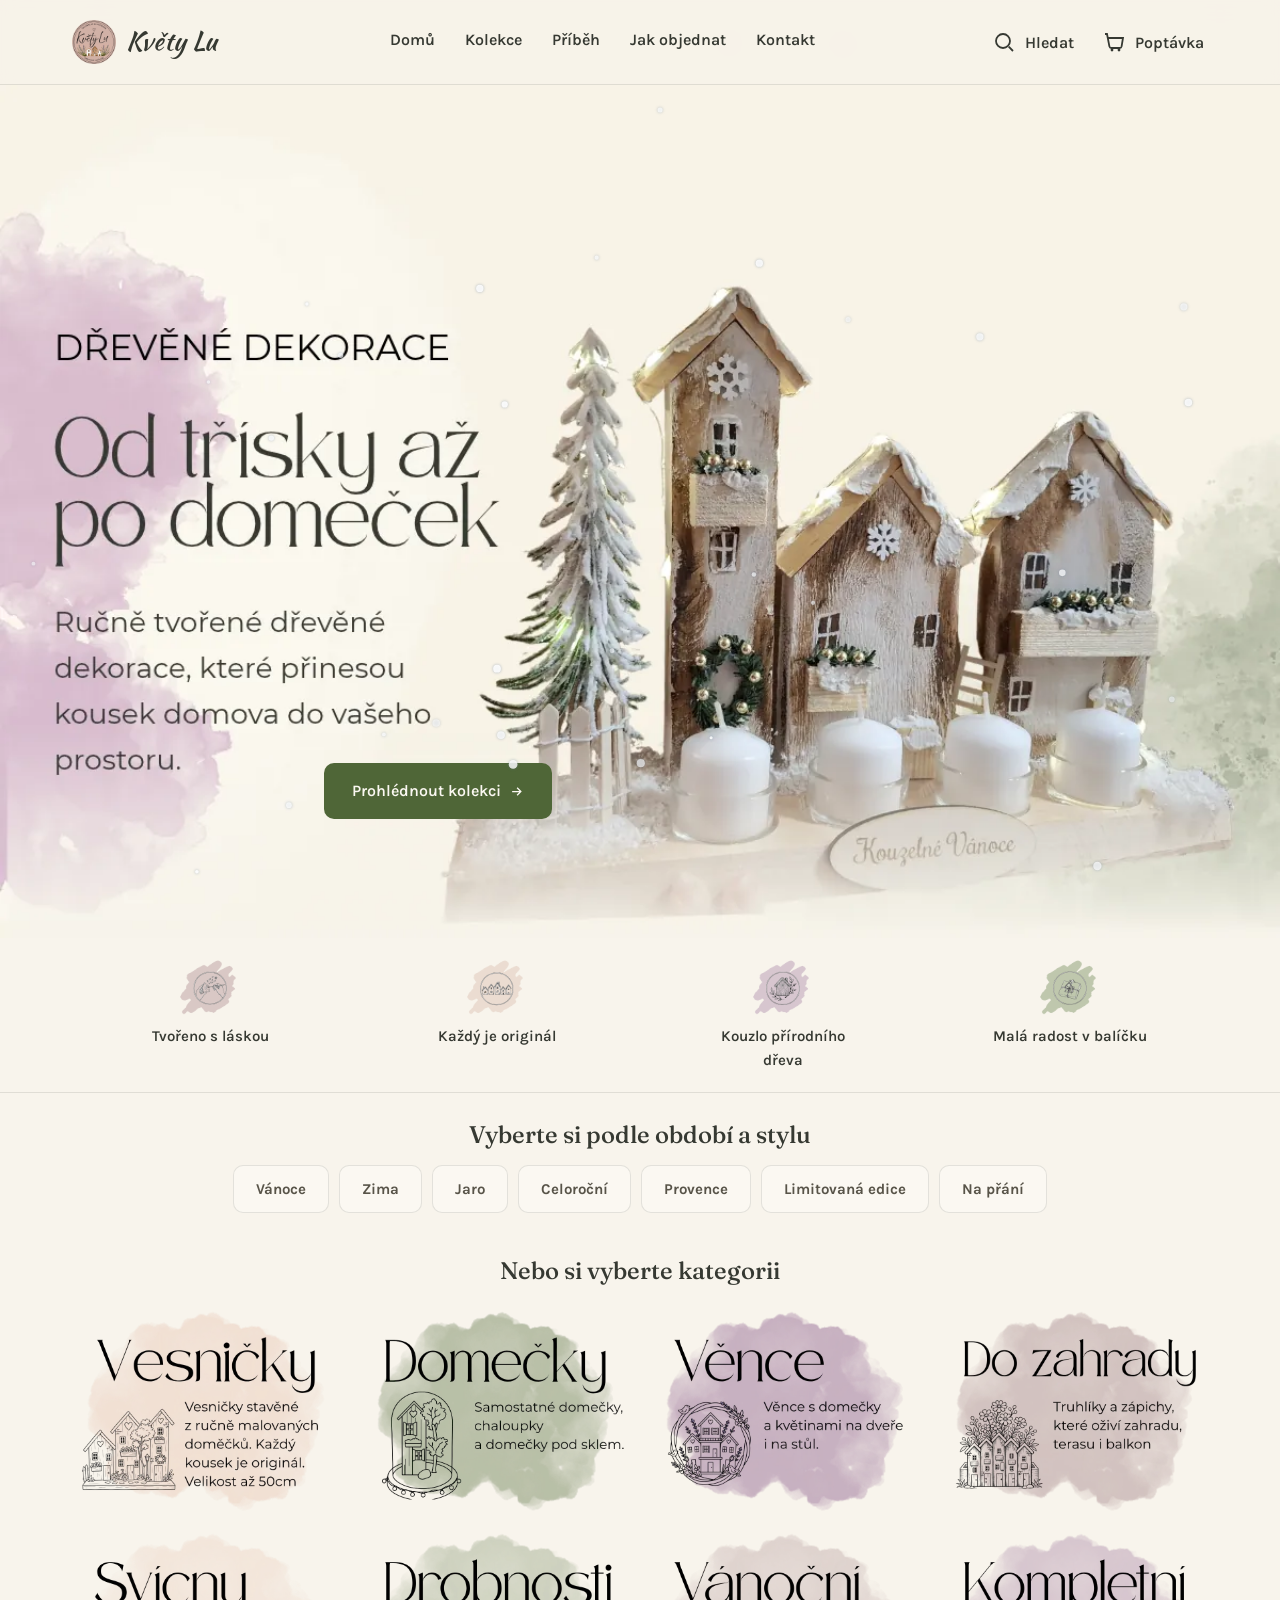
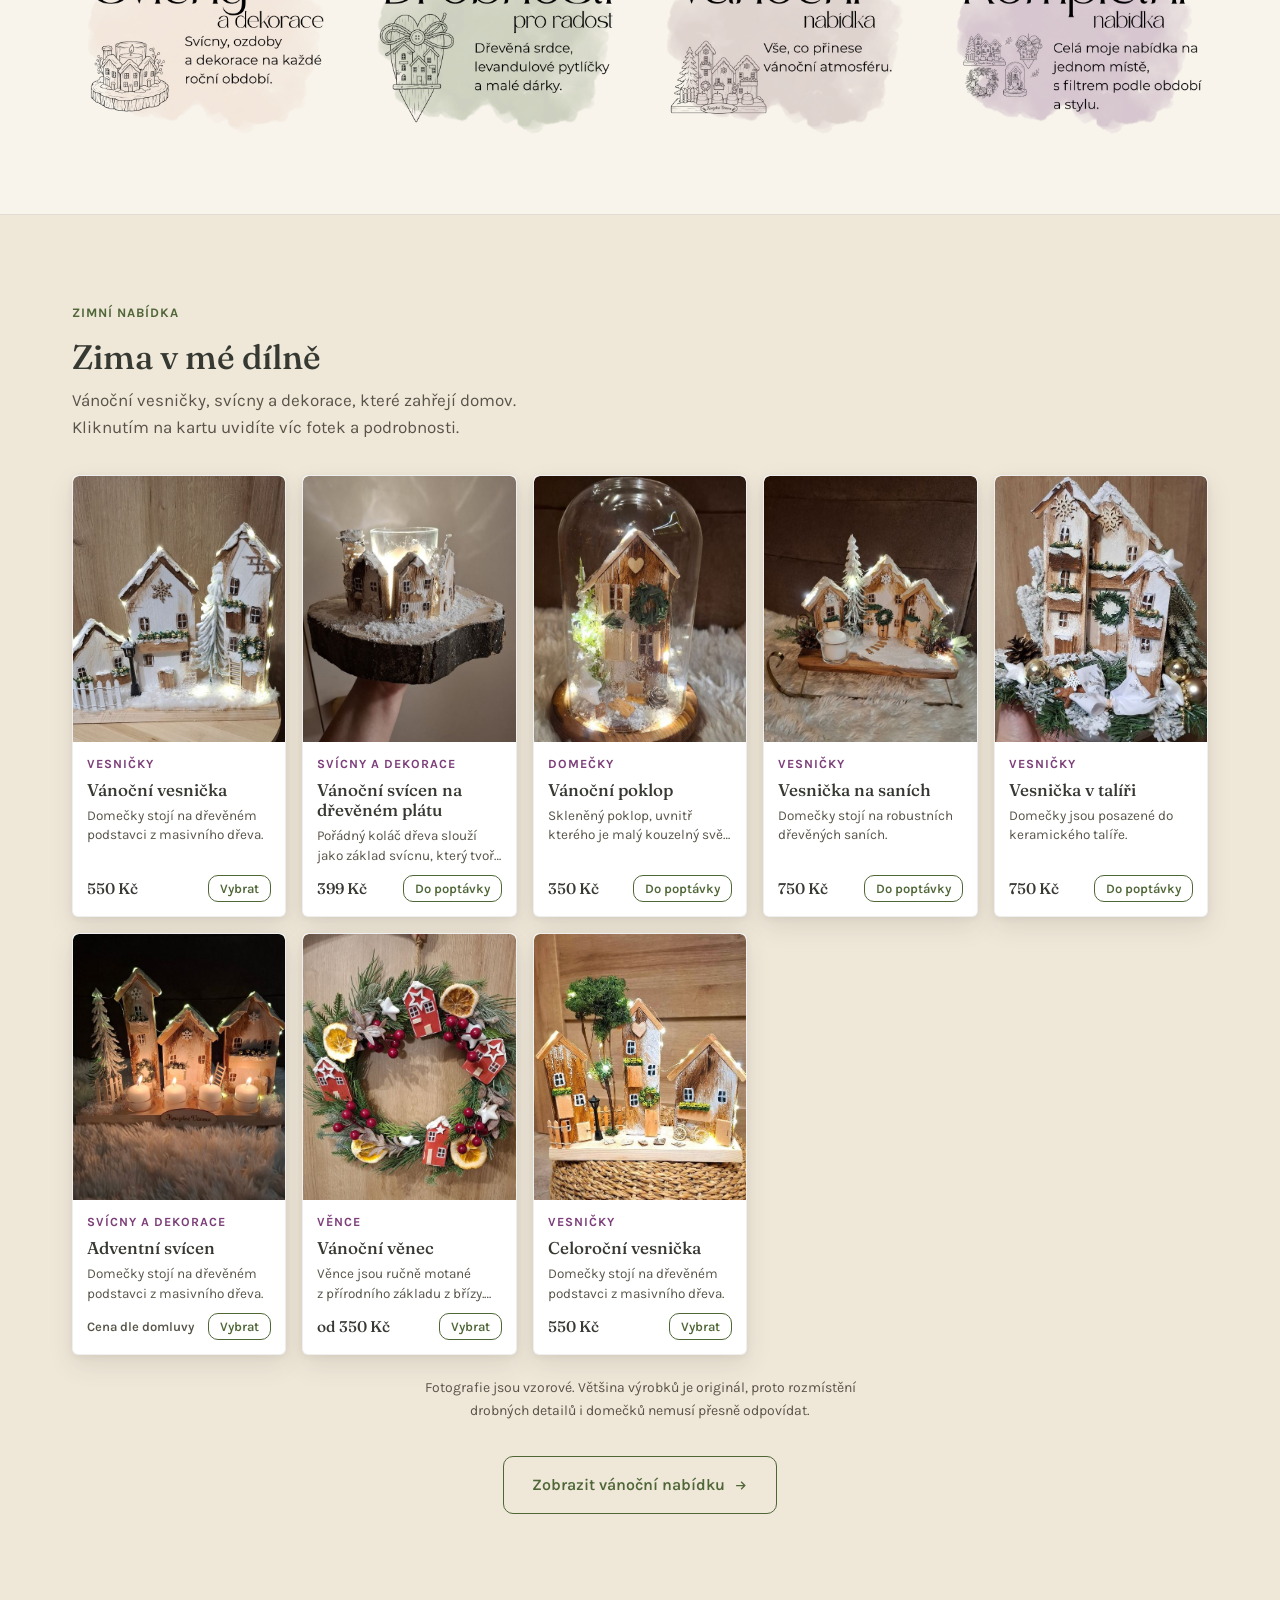
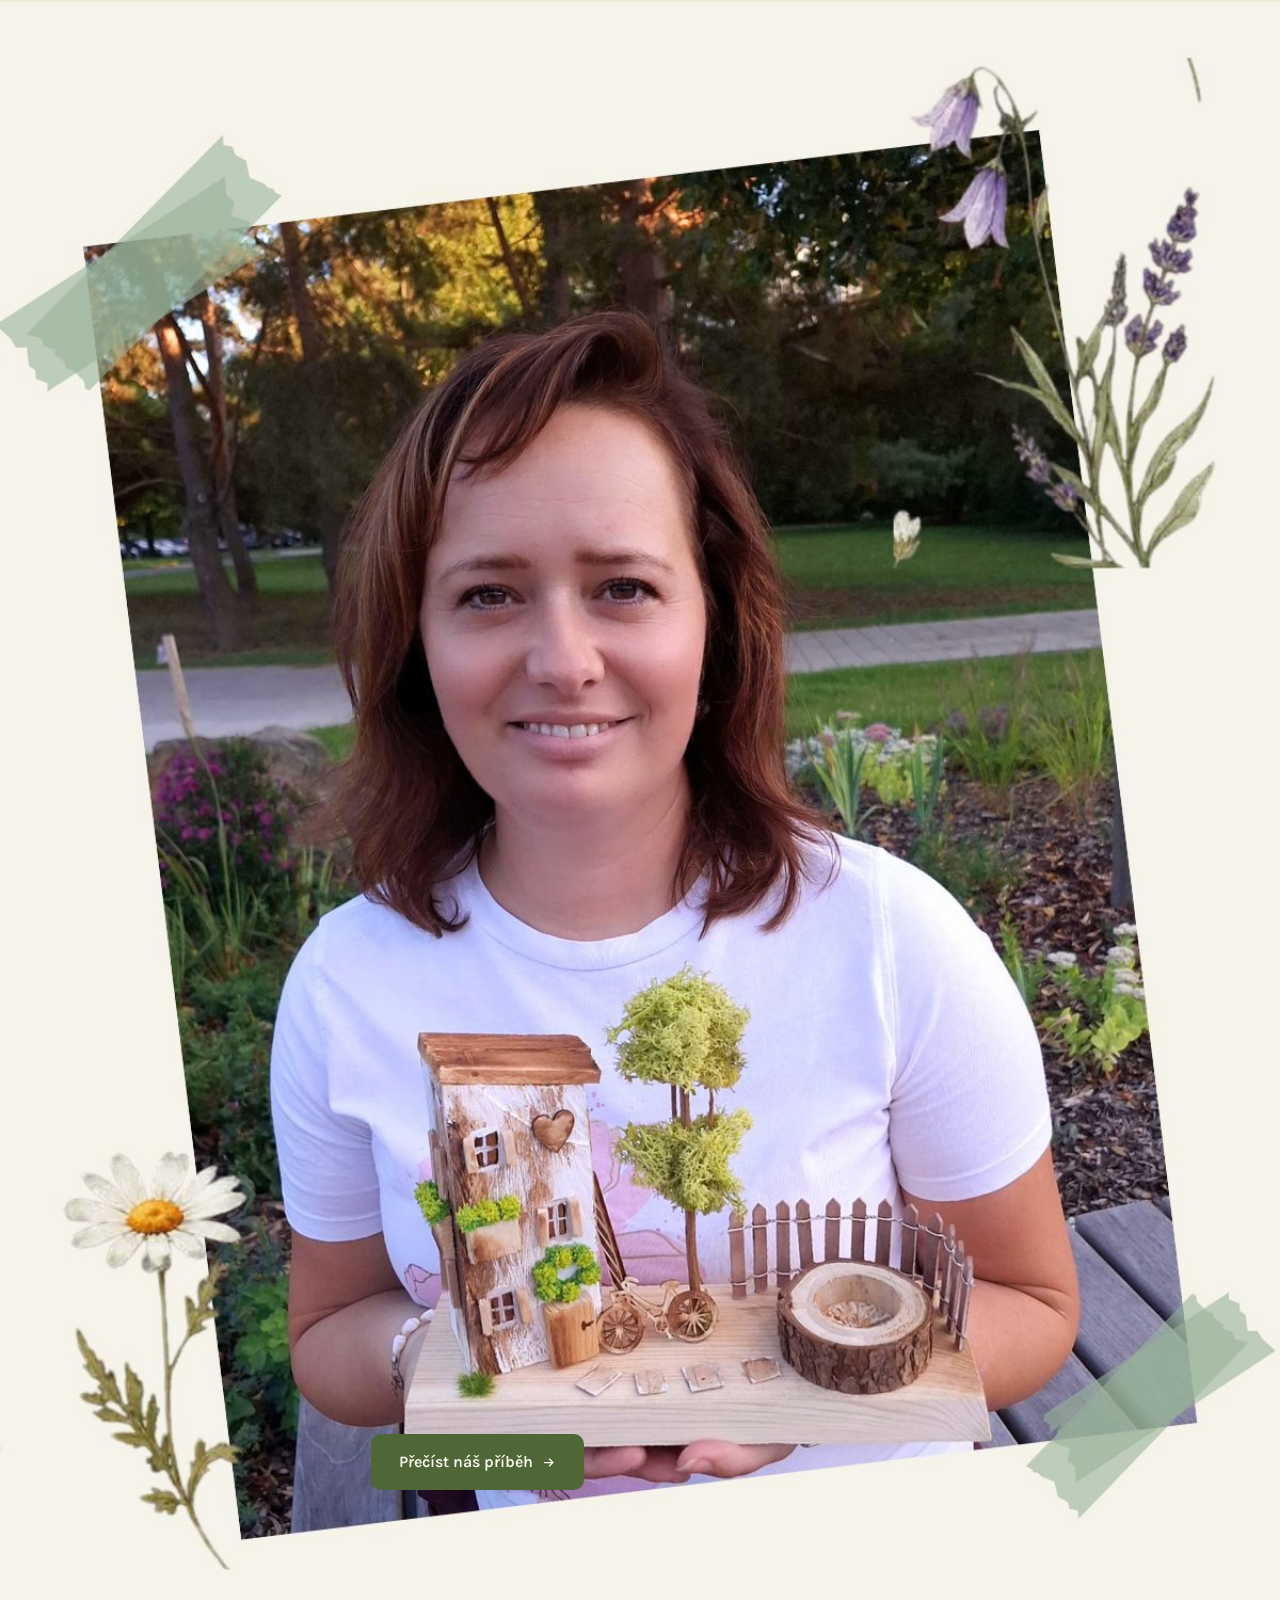
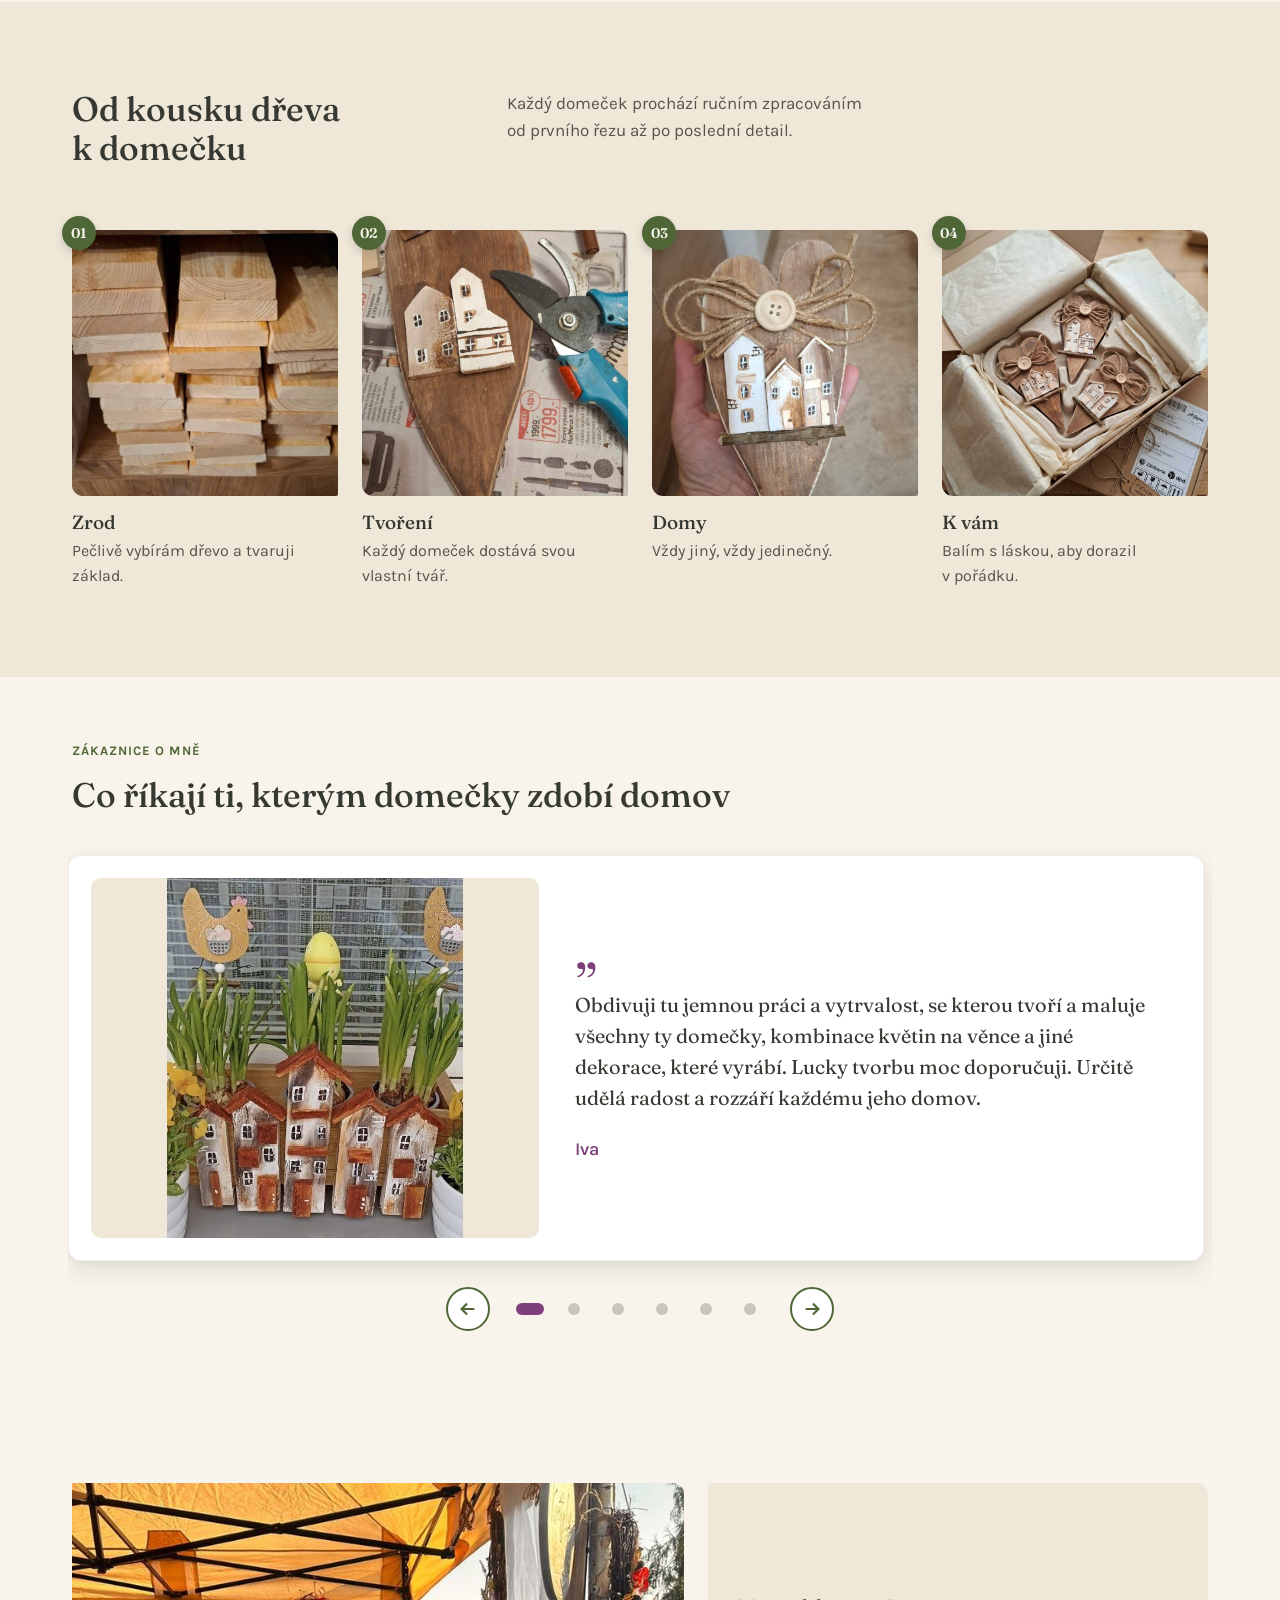
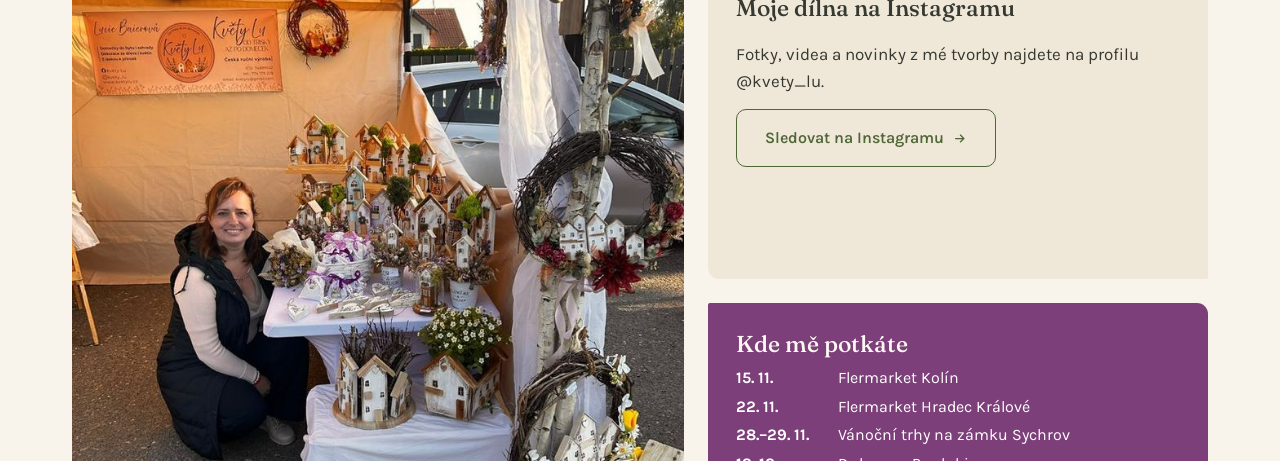
==== index.html @ 65da9e15 "Úvodní stránka: USP pod bannerem, bez nadpisu nad dlaždicemi Co-Authored-By: Claude Sonnet 5.5 <nore" ====
<!DOCTYPE html>
<html lang="cs">
<head>
<meta charset="UTF-8">
<meta name="viewport" content="width=device-width, initial-scale=1.0">
<title>Květy Lu — Ručně tvořené dřevěné domečky a dekorace</title>
<meta name="description" content="Ručně tvořené dřevěné vesničky, domečky, věnce a dekorace z rodinné dílny Květy Lu v Pardubicích. Vyberte si a pošlete nezávaznou poptávku.">
<link rel="canonical" href="https://kvetylu.cz/">
<meta property="og:url" content="https://kvetylu.cz/">
<meta property="og:type" content="website">
<meta property="og:site_name" content="Květy Lu">
<meta property="og:locale" content="cs_CZ">
<meta property="og:title" content="Květy Lu — Ručně tvořené dřevěné domečky a dekorace">
<meta property="og:description" content="Ručně tvořené dřevěné vesničky, domečky, věnce a dekorace z rodinné dílny Květy Lu v Pardubicích. Vyberte si a pošlete nezávaznou poptávku.">
<meta property="og:image" content="https://kvetylu.cz/assets/og-image.jpg">
<meta property="og:image:width" content="1200">
<meta property="og:image:height" content="630">
<meta name="twitter:card" content="summary_large_image">
<link rel="icon" type="image/png" href="assets/favicon.png">
<link rel="apple-touch-icon" href="assets/apple-touch-icon.png">
<link rel="preconnect" href="https://fonts.googleapis.com">
<link rel="preconnect" href="https://fonts.gstatic.com" crossorigin>
<link href="https://fonts.googleapis.com/css2?family=Fraunces:ital,opsz,wght@0,9..144,400;0,9..144,500;0,9..144,600;1,9..144,500&family=Caveat:wght@500;600;700&family=Karla:wght@400;500;600;700&family=Kaushan+Script&display=swap" rel="stylesheet">
<link rel="stylesheet" href="style.css">
<script type="application/ld+json">{"@context": "https://schema.org", "@type": "LocalBusiness", "name": "Květy Lu", "url": "https://kvetylu.cz/", "image": "https://kvetylu.cz/assets/og-image.jpg", "logo": "https://kvetylu.cz/assets/logo.png", "description": "Ručně tvořené dřevěné domečky, vesničky a dekorace z rodinné dílny v Pardubicích.", "founder": {"@type": "Person", "name": "Lucie Baierová"}, "email": "kvetylu@gmail.com", "telephone": "+420774179228", "address": {"@type": "PostalAddress", "streetAddress": "Sedláčkova 434", "addressLocality": "Pardubice", "addressCountry": "CZ"}, "sameAs": ["https://www.facebook.com/share/1JB6pxT9LH/", "https://www.instagram.com/kvety_lu"]}</script>
<script>window.va=window.va||function(){(window.va.q=window.va.q||[]).push(arguments)};</script>
<script defer src="/_vercel/insights/script.js"></script>
</head>
<body data-page="home">

<header>
  <div class="nav">
    <a href="index.html" class="logo">
      <img src="assets/logo.png" alt="">
      Květy Lu
    </a>
    <nav class="nav-links" id="navLinks" aria-label="Hlavní menu">
      <a href="index.html#domov">Domů</a>
      <a href="index.html#kategorie">Kolekce</a>
      <a href="index.html#pribeh">Příběh</a>
      <a href="index.html#objednat">Jak objednat</a>
      <a href="#kontakt">Kontakt</a>
    </nav>
    <div class="nav-right">
      <button class="cart-btn search-btn" id="searchBtn" aria-label="Hledat produkt" aria-expanded="false" aria-controls="searchBar">
        <svg class="nav-icon" viewBox="0 0 24 24" fill="none" stroke="currentColor" stroke-width="1.8" aria-hidden="true"><circle cx="11" cy="11" r="7"/><path d="M21 21l-4.3-4.3"/></svg>
        <span class="cart-label search-label">Hledat</span>
      </button>
      <button class="cart-btn" id="cartBtn" aria-label="Moje poptávka">
        <svg class="nav-icon" viewBox="0 0 24 24" fill="none" stroke="currentColor" stroke-width="1.8" aria-hidden="true"><path d="M3 4h2l2.4 12.4a2 2 0 002 1.6h8.2a2 2 0 002-1.6L21 8H6"/><circle cx="10" cy="20" r="1.4" fill="currentColor" stroke="none"/><circle cx="17" cy="20" r="1.4" fill="currentColor" stroke="none"/></svg>
        <span class="cart-label">Poptávka</span>
        <span class="cart-count" id="cartCount" data-empty="true">0</span>
      </button>
      <button class="menu-toggle" id="menuToggle" aria-label="Menu" aria-expanded="false" aria-controls="navLinks">
        <svg class="nav-icon" viewBox="0 0 24 24" fill="none" stroke="currentColor" stroke-width="1.8" aria-hidden="true"><path d="M4 7h16M4 12h16M4 17h16"/></svg>
      </button>
    </div>
  </div>
  <div class="searchbar" id="searchBar" hidden>
    <form action="hledani.html" method="get" role="search">
      <label for="q" class="sr">Hledat produkt</label>
      <input id="q" name="q" type="search" placeholder="Co hledáte? Např. věnec, zápich, vánoční…" autocomplete="off">
      <button type="submit" class="btn btn-primary">Hledat</button>
    </form>
  </div>
</header>
<h1 class="sr-only">Květy Lu — ručně tvořené dřevěné domečky a dekorace</h1>

<section class="hero" id="domov">
  <div class="hero-banner">
    <picture>
      <source media="(max-width: 700px)" srcset="assets/hero-banner-mobile.webp">
      <img src="assets/hero-banner.webp" alt="Květy Lu — Od třísky až po domeček. Ručně tvořené dřevěné dekorace." onerror="var p=this.parentNode;[].forEach.call(p.querySelectorAll('source'),function(s){s.remove()});if(this.src.indexOf('.webp')>0)this.src=this.src.replace('.webp','.png')">
    </picture>
    <a href="#kategorie" class="btn btn-primary hero-cta">Prohlédnout kolekci
      <svg viewBox="0 0 24 24" fill="none" stroke="currentColor" stroke-width="2"><path d="M5 12h14M13 6l6 6-6 6"/></svg>
    </a>
  </div>
</section>







<section class="usp">
  <div class="wrap usp-row">
    <div class="usp-item">
      <img src="assets/usp-3.png" alt="Tvořeno s láskou">
      <span>Tvořeno s láskou</span>
    </div>
    <div class="usp-item">
      <img src="assets/usp-2.png" alt="Každý je originál">
      <span>Každý je originál</span>
    </div>
    <div class="usp-item">
      <img src="assets/usp-4.png" alt="Kouzlo přírodního dřeva">
      <span>Kouzlo přírodního dřeva</span>
    </div>
    <div class="usp-item">
      <img src="assets/usp-5.png" alt="Malá radost v balíčku">
      <span>Malá radost v balíčku</span>
    </div>
  </div>
</section>
<section class="categories" id="kategorie">
  <div class="wrap">
    <div class="tag-links" id="tagLinks" hidden></div>
    <h3 class="cat-sub">Nebo si vyberte kategorii</h3>
    <div class="cat-tiles">
      <a href="kategorie.html?k=vesnicky" class="cat-tile g1">
        <img class="tile-img" src="assets/kategorie/kat-vesnicky.webp" alt="Vesničky: vesničky stavěné z ručně malovaných domečků, každý kousek je originál, velikost až 50 cm" onload="this.parentNode.classList.add('has-img')" onerror="if(this.src.indexOf('.webp')>0){this.src=this.src.replace('.webp','.png')}else{this.remove()}">
        <span class="tile-txt"><h3>Vesničky</h3><p>Vesničky z ručně malovaných domečků, i velké až 50 cm, často se světýlky.</p></span>
        <span class="tile-go">Zobrazit <svg viewBox="0 0 24 24" fill="none" stroke="currentColor" stroke-width="2" aria-hidden="true"><path d="M5 12h14M13 6l6 6-6 6"/></svg></span>
      </a>
      <a href="kategorie.html?k=domecky" class="cat-tile g2">
        <img class="tile-img" src="assets/kategorie/kat-domecky.webp" alt="Domečky: samostatné domečky, chaloupky a domečky pod sklem" onload="this.parentNode.classList.add('has-img')" onerror="if(this.src.indexOf('.webp')>0){this.src=this.src.replace('.webp','.png')}else{this.remove()}">
        <span class="tile-txt"><h3>Domečky</h3><p>Samostatné domečky, chaloupky a domečky pod sklem.</p></span>
        <span class="tile-go">Zobrazit <svg viewBox="0 0 24 24" fill="none" stroke="currentColor" stroke-width="2" aria-hidden="true"><path d="M5 12h14M13 6l6 6-6 6"/></svg></span>
      </a>
      <a href="kategorie.html?k=vence" class="cat-tile g3">
        <img class="tile-img" src="assets/kategorie/kat-vence.webp" alt="Věnce: věnce s domečky a květinami na dveře i na stůl" onload="this.parentNode.classList.add('has-img')" onerror="if(this.src.indexOf('.webp')>0){this.src=this.src.replace('.webp','.png')}else{this.remove()}">
        <span class="tile-txt"><h3>Věnce</h3><p>Věnce s domečky a květinami na dveře i na stůl.</p></span>
        <span class="tile-go">Zobrazit <svg viewBox="0 0 24 24" fill="none" stroke="currentColor" stroke-width="2" aria-hidden="true"><path d="M5 12h14M13 6l6 6-6 6"/></svg></span>
      </a>
      <a href="kategorie.html?k=do-zahrady" class="cat-tile g4">
        <img class="tile-img" src="assets/kategorie/kat-do-zahrady.webp" alt="Do zahrady: truhlíky a zápichy, které oživí zahradu, terasu i balkon" onload="this.parentNode.classList.add('has-img')" onerror="if(this.src.indexOf('.webp')>0){this.src=this.src.replace('.webp','.png')}else{this.remove()}">
        <span class="tile-txt"><h3>Do zahrady</h3><p>Truhlíky a zápichy, které oživí zahradu, terasu i balkon.</p></span>
        <span class="tile-go">Zobrazit <svg viewBox="0 0 24 24" fill="none" stroke="currentColor" stroke-width="2" aria-hidden="true"><path d="M5 12h14M13 6l6 6-6 6"/></svg></span>
      </a>
      <a href="kategorie.html?k=svicny-a-dekorace" class="cat-tile g5">
        <img class="tile-img" src="assets/kategorie/kat-svicny-dekorace.webp" alt="Svícny a dekorace: svícny, ozdoby a dekorace na každé roční období" onload="this.parentNode.classList.add('has-img')" onerror="if(this.src.indexOf('.webp')>0){this.src=this.src.replace('.webp','.png')}else{this.remove()}">
        <span class="tile-txt"><h3>Svícny a dekorace</h3><p>Svícny, ozdoby a dekorace na každé roční období.</p></span>
        <span class="tile-go">Zobrazit <svg viewBox="0 0 24 24" fill="none" stroke="currentColor" stroke-width="2" aria-hidden="true"><path d="M5 12h14M13 6l6 6-6 6"/></svg></span>
      </a>
      <a href="kategorie.html?k=drobnosti-pro-radost" class="cat-tile g6">
        <img class="tile-img" src="assets/kategorie/kat-drobnosti.webp" alt="Drobnosti pro radost: dřevěná srdce, levandulové pytlíčky a malé dárky" onload="this.parentNode.classList.add('has-img')" onerror="if(this.src.indexOf('.webp')>0){this.src=this.src.replace('.webp','.png')}else{this.remove()}">
        <span class="tile-txt"><h3>Drobnosti pro radost</h3><p>Dřevěná srdce, levandulové pytlíčky a malé dárky.</p></span>
        <span class="tile-go">Zobrazit <svg viewBox="0 0 24 24" fill="none" stroke="currentColor" stroke-width="2" aria-hidden="true"><path d="M5 12h14M13 6l6 6-6 6"/></svg></span>
      </a>
      <a href="kategorie.html?k=vanoce" class="cat-tile g7">
        <img class="tile-img" src="assets/kategorie/kat-vanoce.webp" alt="Vánoční nabídka: vše, co přinese vánoční atmosféru" onload="this.parentNode.classList.add('has-img')" onerror="if(this.src.indexOf('.webp')>0){this.src=this.src.replace('.webp','.png')}else{this.remove()}">
        <span class="tile-txt"><h3>Vánoční nabídka</h3><p>Vše, co přinese vánoční atmosféru.</p></span>
        <span class="tile-go">Zobrazit <svg viewBox="0 0 24 24" fill="none" stroke="currentColor" stroke-width="2" aria-hidden="true"><path d="M5 12h14M13 6l6 6-6 6"/></svg></span>
      </a>
      <a href="kategorie.html?k=vse" class="cat-tile g-all">
        <img class="tile-img" src="assets/kategorie/kat-vse.webp" alt="Kompletní nabídka: celá moje nabídka na jednom místě, s filtrem podle období a stylu" onload="this.parentNode.classList.add('has-img')" onerror="if(this.src.indexOf('.webp')>0){this.src=this.src.replace('.webp','.png')}else{this.remove()}">
        <span class="tile-txt"><h3>Kompletní nabídka</h3><p>Celá moje nabídka na jednom místě, s filtrem podle období a stylu.</p></span>
        <span class="tile-go">Zobrazit vše <svg viewBox="0 0 24 24" fill="none" stroke="currentColor" stroke-width="2" aria-hidden="true"><path d="M5 12h14M13 6l6 6-6 6"/></svg></span>
      </a>
    </div>
  </div>
</section>

<section class="collections" id="vybrane">
  <div class="wrap">
    <div class="section-head">
      <div class="eyebrow" id="fEyebrow">VYBRANÉ KOUSKY</div>
      <h2 id="fTitle">Domečky, které mají duši</h2>
      <p id="fText">Ochutnávka z mé tvorby. Kliknutím na kartu uvidíte víc fotek a podrobnosti.</p>
    </div>
    <div class="pgrid" id="featuredGrid"></div>
    <p class="grid-note">Fotografie jsou vzorové. Většina výrobků je originál, proto rozmístění drobných detailů i domečků nemusí přesně odpovídat.</p>
    <div class="more-wrap"><a class="btn btn-outline" id="fMore" href="kategorie.html?k=vse">Zobrazit další produkty <svg viewBox="0 0 24 24" fill="none" stroke="currentColor" stroke-width="2" aria-hidden="true"><path d="M5 12h14M13 6l6 6-6 6"/></svg></a></div>
  </div>
</section>

<section class="about" id="pribeh">
  <div class="about-banner">
    <picture><source media="(max-width: 700px)" srcset="assets/about-banner-mobile.jpg"><img src="assets/about-banner.webp" alt="Lucie z Květy Lu ve své dílně se svým domečkem v rukou. Vítejte v mé dílně." onerror="var p=this.parentNode;[].forEach.call(p.querySelectorAll('source'),function(s){s.remove()});if(this.src.indexOf('.webp')>0)this.src=this.src.replace('.webp','.png')"></picture>
    <a href="o-nas.html" class="btn btn-primary about-cta">Přečíst náš příběh
      <svg viewBox="0 0 24 24" fill="none" stroke="currentColor" stroke-width="2"><path d="M5 12h14M13 6l6 6-6 6"/></svg>
    </a>
  </div>
  <div class="about-text-m">
    <h2>Malá vesnička velkých příběhů</h2>
    <p>Za značkou Květy Lu stojí srdečný rodinný tým. Tvoříme dřevěné domečky a dekorace, které přinášejí radost, klid a kousek přírody domů.</p>
    <p>Každý domeček je originál – vzniká ručně, z pečlivě vybraného dřeva, a nese v sobě kus toho, co máme rádi: dřevo, květiny a klid domova.</p>
    <a href="o-nas.html" class="btn btn-primary">Přečíst náš příběh <svg viewBox="0 0 24 24" fill="none" stroke="currentColor" stroke-width="2" aria-hidden="true"><path d="M5 12h14M13 6l6 6-6 6"/></svg></a>
  </div>
</section>

<section class="process">
  <div class="wrap">
    <div class="process-head">
      <h2>Od kousku dřeva<br>k domečku</h2>
      <p>Každý domeček prochází ručním zpracováním od prvního řezu až po poslední detail.</p>
    </div>
    <div class="process-steps">
      <div class="step">
        <div class="step-num">01</div>
        <div class="step-photo"><img src="assets/proces/proces-1.jpg" alt="Hromádka přírodních dřevěných prkének" loading="lazy"></div>
        <h3>Zrod</h3><p>Pečlivě vybírám dřevo a tvaruji základ.</p>
      </div>
      <div class="step">
        <div class="step-num">02</div>
        <div class="step-photo"><img src="assets/proces/proces-2.jpg" alt="Malování detailů na domečky položené na dřevěném srdci" loading="lazy"></div>
        <h3>Tvoření</h3><p>Každý domeček dostává svou vlastní tvář.</p>
      </div>
      <div class="step">
        <div class="step-num">03</div>
        <div class="step-photo"><img src="assets/proces/proces-3.jpg" alt="Hotové dřevěné srdce s trojicí domečků a jutovou mašlí" loading="lazy"></div>
        <h3>Domy</h3><p>Vždy jiný, vždy jedinečný.</p>
      </div>
      <div class="step">
        <div class="step-num">04</div>
        <div class="step-photo"><img src="assets/proces/proces-4.jpg" alt="Tři dřevěná srdce s domečky zabalená v krabici v papírové vložce" loading="lazy"></div>
        <h3>K vám</h3><p>Balím s láskou, aby dorazil v pořádku.</p>
      </div>
    </div>
  </div>
</section>



<section class="reviews" id="recenze">
  <div class="wrap">
    <div class="section-head">
      <div class="eyebrow">ZÁKAZNICE O MNĚ</div>
      <h2>Co říkají ti, kterým domečky zdobí domov</h2>
    </div>
    <div class="rev-slider" role="region" aria-roledescription="carousel" aria-label="Recenze zákaznic">
      <div class="rev-track" id="revTrack" tabindex="0">
      <figure class="rev-slide" role="group" aria-roledescription="recenze" aria-label="1 z 6"><div class="rev-photo"><img src="assets/recenze/iva.jpg" alt="Velikonoční dekorace od Květy Lu" loading="lazy"></div><div class="rev-body"><blockquote><p>Obdivuji tu jemnou práci a vytrvalost, se kterou tvoří a maluje všechny ty domečky, kombinace květin na věnce a jiné dekorace, které vyrábí. Lucky tvorbu moc doporučuji. Určitě udělá radost a rozzáří každému jeho domov.</p></blockquote><figcaption>Iva</figcaption></div></figure>
      <figure class="rev-slide" role="group" aria-roledescription="recenze" aria-label="2 z 6"><div class="rev-photo"><img src="assets/recenze/sarka.jpg" alt="Truhlík s domečky na šicím stroji" loading="lazy"></div><div class="rev-body"><blockquote><p>Zakoupila jsem si od Lucky Baierové velký truhlík na květiny s motivem domečků. Již v nabídce se mi velmi líbil. Kdykoliv jsem vyhlédla z okna jídelny, těšila jsem se z hezkého pohledu. Děkuji, Lucko, a těším se na další výrobky.</p></blockquote><figcaption>Šárka</figcaption></div></figure>
      <figure class="rev-slide" role="group" aria-roledescription="recenze" aria-label="3 z 6"><div class="rev-photo"><img src="assets/recenze/martina.jpg" alt="Tři domečky s vřesem" loading="lazy"></div><div class="rev-body"><blockquote><p>S výrobky od Květy Lu jsem moc spokojená. Každý kousek je originální, krásný, praktický a je v něm cítit péče, se kterou je Lucka připravuje. Skvěle se hodí jako dárek i jako dekorace do domu nebo zahrady.</p></blockquote><figcaption>Martina K.</figcaption></div></figure>
      <figure class="rev-slide" role="group" aria-roledescription="recenze" aria-label="4 z 6"><div class="rev-photo"><img src="assets/recenze/jaja.jpg" alt="Svítící vesnička" loading="lazy"></div><div class="rev-body"><blockquote><p>Květy Lu jsou moje srdeční záležitost. V každém ročním období nabízí nádherné výrobky, které danou dobu úžasně vystihují. Vždy pohladí duši.</p></blockquote><figcaption>Jaja</figcaption></div></figure>
      <figure class="rev-slide" role="group" aria-roledescription="recenze" aria-label="5 z 6"><div class="rev-photo"><img src="assets/recenze/eva.jpg" alt="Domeček pod sklem se světýlky" loading="lazy"></div><div class="rev-body"><blockquote><p>Domeček pod sklem jsem dostala jako dárek. Tak se líbil mým dcerám, že jsem ho musela objednat pro každou z nich.</p></blockquote><figcaption>Eva</figcaption></div></figure>
      <figure class="rev-slide" role="group" aria-roledescription="recenze" aria-label="6 z 6"><div class="rev-photo"><img src="assets/recenze/mirka.jpg" alt="Podzimní dekorace s domečkem" loading="lazy"></div><div class="rev-body"><blockquote><p>Včera večer jsem si vyzvedla balíček a mám z něj velkou radost. Moc děkuji i za milý dárek, malé domečky, které jsou fakt roztomilé.</p></blockquote><figcaption>Mirka J.</figcaption></div></figure>
      </div>
      <div class="rev-ctrl">
        <button class="rev-arrow" id="revPrev" type="button" aria-label="Předchozí recenze"><svg viewBox="0 0 24 24" fill="none" stroke="currentColor" stroke-width="2.4" aria-hidden="true"><path d="M19 12H5M11 6l-6 6 6 6"/></svg></button>
        <div class="rev-dots" id="revDots"></div>
        <button class="rev-arrow" id="revNext" type="button" aria-label="Další recenze"><svg viewBox="0 0 24 24" fill="none" stroke="currentColor" stroke-width="2.4" aria-hidden="true"><path d="M5 12h14M13 6l6 6-6 6"/></svg></button>
      </div>
    </div>
  </div>
</section>

<section class="found">
  <div class="wrap found-grid">
    <div class="found-photo"><img src="assets/stanek.jpg" alt="Lucie na svém prodejním stánku mezi dřevěnými domečky a věnci" loading="lazy"></div>
    <div class="found-side">
      <div class="found-box b1">
        <img class="ig-mock" src="assets/instagram-nahled.png" alt="Náhled profilu Květy Lu na Instagramu" onerror="if(this.src.indexOf('.webp')>0){this.src=this.src.replace('.webp','.png')}else{this.remove()}">
        <div class="b1-text">
          <h3>Moje dílna na Instagramu</h3>
          <p>Fotky, videa a novinky z mé tvorby najdete na profilu @kvety_lu.</p>
        <a href="https://www.instagram.com/kvety_lu?stkn=aHhkcTd0anBrYmN1" target="_blank" rel="noopener" class="btn btn-outline" style="align-self:flex-start;">Sledovat na Instagramu
          <svg viewBox="0 0 24 24" fill="none" stroke="currentColor" stroke-width="2"><path d="M5 12h14M13 6l6 6-6 6"/></svg>
        </a>
        </div>
      </div>
      <div class="found-box b2">
        <div>
          <h3>Kde mě potkáte</h3>
          <ul class="trhy"><li><b>15. 11.</b> Flermarket Kolín</li><li><b>22. 11.</b> Flermarket Hradec Králové</li><li><b>28.–29. 11.</b> Vánoční trhy na zámku Sychrov</li><li><b>13. 12.</b> Dubany u Pardubic</li></ul>
          <p class="trhy-note">Další termíny přidávám na Instagramu @kvety_lu.</p>
        </div>
      </div>
    </div>
  </div>
</section>

<section class="order" id="objednat">
  <div class="wrap order-inner">
    <div class="order-text">
      <div class="eyebrow">JAK OBJEDNAT</div>
      <h2>Vyberte si domeček, který k vám promlouvá</h2>
      <p>Žádný web není potřeba znát nazpaměť — stačí napsat. Ráda vám pomůžu vybrat i poradit s výběrem na míru.</p>
      <div class="order-steps">
        <div class="order-step"><div class="n">1</div><p>Prohlédněte si kolekci a vyberte domeček, který se vám líbí — nebo napište, co máte na mysli.</p></div>
        <div class="order-step"><div class="n">2</div><p>Napište mi přes formulář, e-mail nebo Instagram.</p></div>
        <div class="order-step"><div class="n">3</div><p>Domluvíme detaily, termín a cenu na míru.</p></div>
        <div class="order-step"><div class="n">4</div><p>Vyrobím a bezpečně zabalím — domeček dorazí přímo k vám.</p></div>
      </div>
    </div>
    <div class="form-card">
      <h3>Vaše poptávka</h3>
      <p id="formIntro">Vyberte, co se vám líbí, a klikněte na „Do poptávky“. Pak tu vyplníte pár údajů a poptávku odešlete – nic se neplatí.</p>
      <div id="miniCartList"></div>
      <button type="button" class="btn btn-primary" id="openCartFromForm" style="margin-top:8px;">Otevřít poptávku
        <svg viewBox="0 0 24 24" fill="none" stroke="currentColor" stroke-width="2"><path d="M3 4h2l2.4 12.4a2 2 0 002 1.6h8.2a2 2 0 002-1.6L21 8H6"/><circle cx="10" cy="20" r="1.4" fill="currentColor" stroke="none"/><circle cx="17" cy="20" r="1.4" fill="currentColor" stroke="none"/></svg>
      </button>
    </div>
  </div>
</section>


<footer id="kontakt">
  <div class="wrap">
    <div class="footer-cols">
      <div class="footer-brand">
        <a href="index.html" class="logo footer-logo-text">
          Květy Lu
        </a>
        <p>Domečky do bytu i zahrady. Dekorace ze dřeva i květin. S láskou k přírodě.</p>
      </div>

      <div class="footer-col">
        <h4>Kontakt</h4>
        <ul>
          <li class="contact-row">
            <svg viewBox="0 0 24 24" fill="none" stroke="currentColor" stroke-width="1.6" aria-hidden="true"><path d="M3 6h18v12H3z"/><path d="M3 6l9 7 9-7"/></svg>
            <a href="mailto:kvetylu@gmail.com">kvetylu@gmail.com</a>
          </li>
          <li class="contact-row">
            <svg viewBox="0 0 24 24" fill="none" stroke="currentColor" stroke-width="1.6" aria-hidden="true"><path d="M22 16.92v3a2 2 0 01-2.18 2 19.8 19.8 0 01-8.63-3.07 19.5 19.5 0 01-6-6 19.8 19.8 0 01-3.07-8.67A2 2 0 014.11 2h3a2 2 0 012 1.72c.13.96.36 1.9.68 2.81a2 2 0 01-.45 2.11L8.09 9.91a16 16 0 006 6l1.27-1.27a2 2 0 012.11-.45c.9.32 1.85.55 2.81.68A2 2 0 0122 16.92z"/></svg>
            <a href="tel:+420774179228">774 179 228</a>
          </li>
          <li class="contact-row">
            <svg viewBox="0 0 24 24" fill="none" stroke="currentColor" stroke-width="1.6" aria-hidden="true"><path d="M15 8h2V4h-2a4 4 0 00-4 4v3H9v4h2v7h4v-7h3l1-4h-4V8a1 1 0 011-1z"/></svg>
            <a href="https://www.facebook.com/share/1JB6pxT9LH/" target="_blank" rel="noopener">Facebook Květy Lu</a>
          </li>
          <li class="contact-row">
            <svg viewBox="0 0 24 24" fill="none" stroke="currentColor" stroke-width="1.6" aria-hidden="true"><rect x="3" y="3" width="18" height="18" rx="5"/><circle cx="12" cy="12" r="4"/><circle cx="17.5" cy="6.5" r="0.8" fill="currentColor" stroke="none"/></svg>
            <a href="https://www.instagram.com/kvety_lu?stkn=aHhkcTd0anBrYmN1" target="_blank" rel="noopener">kvety_lu</a>
          </li>
          <li class="contact-row">
            <svg viewBox="0 0 24 24" fill="none" stroke="currentColor" stroke-width="1.6" aria-hidden="true"><path d="M12 22s7-6.2 7-12a7 7 0 10-14 0c0 5.8 7 12 7 12z"/><circle cx="12" cy="10" r="2.5"/></svg>
            <span>Sedláčkova 434<br>530 09 Pardubice</span>
          </li>
        </ul>
      </div>

      <div class="footer-col">
        <h4>Informace pro vás</h4>
        <ul>
          <li><a href="o-nas.html">O nás</a></li>
          <li><a href="index.html#objednat">Jak objednat</a></li>
          <li><a href="doprava-baleni.html">Doprava a balení</a></li>
          <li><a href="vop.html">Obchodní podmínky</a></li>
          <li><a href="gdpr.html">Ochrana osobních údajů</a></li>
          <li><a href="#kontakt">Kontakt</a></li>
        </ul>
      </div>

      <div class="footer-col">
        <h4>Kategorie</h4>
        <ul>
          <li><a href="kategorie.html?k=vse">Kompletní nabídka</a></li>
          <li><a href="kategorie.html?k=vesnicky">Vesničky</a></li>
          <li><a href="kategorie.html?k=domecky">Domečky</a></li>
          <li><a href="kategorie.html?k=vence">Věnce</a></li>
          <li><a href="kategorie.html?k=do-zahrady">Do zahrady</a></li>
          <li><a href="kategorie.html?k=svicny-a-dekorace">Svícny a dekorace</a></li>
          <li><a href="kategorie.html?k=drobnosti-pro-radost">Drobnosti pro radost</a></li>
          <li><a href="kategorie.html?k=vanoce">Vánoční nabídka</a></li>
        </ul>
      </div>
    </div>

    <div class="footer-bottom">
      <span>© 2026 Květy Lu, Lucie Baierová. IČO: 74889532. Všechna práva vyhrazena.</span>
      <span class="script" style="font-size:20px; color:var(--sage-deep);">Děkuji, že jste tady</span>
    </div>
  </div>
</footer>

<div class="cart-overlay" id="cartOverlay"></div>
<aside class="cart-panel" id="cartPanel" aria-label="Moje poptávka" aria-hidden="true">
  <div class="cart-head">
    <h3>Moje poptávka</h3>
    <button class="cart-close" id="cartClose" aria-label="Zavřít poptávku">
      <svg viewBox="0 0 24 24" fill="none" stroke="currentColor" stroke-width="2" aria-hidden="true"><path d="M6 6l12 12M18 6L6 18"/></svg>
    </button>
  </div>
  <div class="cart-body">
    <div class="cart-empty" id="cartEmptyMsg">Zatím jste nic nepřidali. Vyberte si něco v sekci Kolekce a klikněte na „Do poptávky“.</div>
    <div id="cartItems"></div>
    <div class="cart-result" id="cartResult" aria-live="polite"></div>

    <form class="inquiry-form" id="inquiryForm">
      <div class="field">
        <label for="cJmeno">Jméno</label>
        <input id="cJmeno" type="text" placeholder="Vaše jméno" autocomplete="name" required>
      </div>
      <div class="field">
        <label for="cEmail">E-mail</label>
        <input id="cEmail" type="email" placeholder="vas@email.cz" autocomplete="email" required>
      </div>
      <div class="field">
        <label for="cZprava">Poznámka (nepovinné)</label>
        <textarea id="cZprava" placeholder="Např. termín, barevné provedení, na co se ptáte..."></textarea>
      </div>
      <div class="field" style="display:flex; align-items:flex-start; gap:10px;">
        <input id="cGdpr" type="checkbox" required style="width:22px; height:22px; margin-top:3px; flex-shrink:0;">
        <label for="cGdpr" style="font-weight:400; font-size:16px; line-height:1.5;">
          Souhlasím se zpracováním osobních údajů dle
          <a href="gdpr.html" target="_blank" style="color:var(--sage-deep); text-decoration:underline;">zásad ochrany osobních údajů</a>.
        </label>
      </div>
    </form>
  </div>
  <div class="cart-foot">
    <p id="cartFootNote">Vyberte, co se vám líbí, a pak odešlete poptávku. Nic se tím neplatí ani nezavazuje.</p>
    <button class="btn btn-primary" id="sendInquiry" disabled>Odeslat poptávku
      <svg viewBox="0 0 24 24" fill="none" stroke="currentColor" stroke-width="2" aria-hidden="true"><path d="M5 12h14M13 6l6 6-6 6"/></svg>
    </button>
  </div>
</aside>

<script src="products.js"></script>
<script src="shop.js"></script>

</body>
</html>
---- style.css ----
:root{
    --cream: #F8F4EC;
    --cream-deep: #EFE7D8;
    --ink: #363932;
    --ink-soft: #585449;
    --sage: #9FB08B;
    --sage-deep: #4F6637;
    --lavender: #B98FB7;
    --lavender-deep: #7D3F7A;
    --terracotta: #AB888C;
    --powder: #D9B9AA;
    --paper: #FBF8F2;
    --line: rgba(54,57,50,0.12);
    --radius-soft: 2px 11px 2px 11px;
  }

  *{box-sizing:border-box; margin:0; padding:0;}

  html{scroll-behavior:smooth;}

  body{
    background: var(--cream);
    color: var(--ink);
    font-family: 'Karla', sans-serif;
    font-size: 18px;
    line-height: 1.65;
    -webkit-font-smoothing: antialiased;
  }

  h1,h2,h3{
    font-family: 'Fraunces', serif;
    font-weight: 500;
    color: var(--ink);
    line-height: 1.15;
  }

  .script{
    font-family: 'Caveat', cursive;
    font-weight: 600;
    line-height: 1.1;
  }

  a{color:inherit; text-decoration:none;}
  img{max-width:100%; display:block;}
  button{font-family:inherit; cursor:pointer; border:none;}

  .wrap{
    max-width: 1200px;
    margin: 0 auto;
    padding: 0 32px;
  }

  /* ---------- Buttons ---------- */
  .btn{
    display:inline-flex;
    align-items:center;
    gap:8px;
    padding: 15px 28px;
    border-radius:10px;
    font-family:'Karla', sans-serif;
    font-weight:700;
    font-size:17px;
    transition: transform .18s ease, box-shadow .18s ease;
  }
  .btn-primary{
    background: var(--sage-deep);
    color: var(--paper);
  }
  .btn-primary:hover{ transform: translateY(-2px); box-shadow: 0 8px 20px rgba(87,99,63,0.3); }
  .btn-outline{
    background: transparent;
    color: var(--sage-deep);
    border: 1.5px solid var(--sage-deep);
  }
  .btn-outline:hover{ background: var(--sage-deep); color: var(--paper); }
  .btn svg{ width:15px; height:15px; transition: transform .18s ease; }
  .btn:hover svg{ transform: translateX(3px); }

  /* ---------- Header ---------- */
  header{
    position: sticky; top:0; z-index:50;
    background: rgba(247,242,233,0.92);
    backdrop-filter: blur(8px);
    border-bottom: 1px solid var(--line);
  }
  .nav{ position:relative; z-index:1; }
  .nav{
    display:flex; align-items:center; justify-content:space-between;
    padding: 20px 32px;
    max-width:1200px; margin:0 auto;
  }
  .logo{
    display:flex; align-items:center; gap:10px;
    font-family:'Fraunces', serif; font-size:22px; letter-spacing:0.04em;
  }
  .logo img{ width:40px; height:40px; object-fit:contain; }
  header .logo{ font-family:'Kaushan Script', cursive; font-size:26px; letter-spacing:0; }
  .nav-links{ display:flex; gap:32px; font-size:17px; font-weight:600; }
  .nav-links a{ position:relative; padding-bottom:4px; }
  .nav-links a:hover{ color: var(--sage-deep); }
  .nav-right{ display:flex; align-items:center; gap:20px; color: var(--ink-soft); }
  .nav-icon{ width:19px; height:19px; }
  .menu-toggle{ display:none; background:none; }

  @media (max-width: 860px){
    .nav-links{ display:none; }
    .menu-toggle{ display:block; }
  }

  /* ---------- Hero ---------- */
  .hero{ padding: 0; }
  .hero-banner{
    position: relative;
    width: 100%;
    overflow: hidden;
  }
  .hero-banner img{
    width: 100%; display:block; object-fit: cover;
  }
  .hero-cta{
    position: absolute;
    left: 8%;
    bottom: 15%;
  }
  @media (max-width: 700px){
    .hero-banner{ aspect-ratio: auto; }
    .hero-banner img{ height:auto; width:100%; object-fit:unset; object-position:unset; }
    .hero-cta{ left:9%; bottom:9%; }
  }
  .eyebrow{
    font-size:14px; letter-spacing:0.08em; color: var(--sage-deep);
    font-weight:700; margin-bottom:14px;
  }

  /* ---------- USP panel ---------- */
  .usp{
    padding: 48px 0;
    border-bottom: 1px solid var(--line);
  }
  .usp-row{
    display:flex; justify-content:space-between; gap:18px;
    flex-wrap:wrap;
  }
  .usp-item{
    display:flex; flex-direction:column; align-items:center; gap:12px;
    text-align:center; flex:1; min-width:120px;
  }
  .usp-item img{
    width:100px; height:100px; transition: transform .2s ease;
  }
  .usp-item:hover img{ transform: scale(1.08) rotate(-2deg); }
  .usp-item span{ font-size:17px; font-weight:700; color: var(--ink); max-width:18ch; }

  /* ---------- Categories ---------- */
  .categories{
    padding: 52px 0;
    border-bottom: 1px solid var(--line);
  }


  /* ---------- About / welcome ---------- */
  .about{
    padding: 0;
  }
  .about-banner{
    position: relative;
    width: 100%;
    overflow: hidden;
  }
  .about-banner img{
    width: 100%; display:block; object-fit: cover;
  }
  .about-cta{
    position: absolute;
    left: 29%;
    bottom: 7%;
  }
  @media (max-width: 700px){
    .about-banner{ aspect-ratio: 5/6; }
    .about-banner img{ height:100%; object-fit:cover; object-position: 30% center; }
    .about-cta{ left:8%; bottom:6%; }
  }

  /* ---------- Process ---------- */
  .process{
    padding: 88px 0;
    background: var(--cream-deep);
  }
  .process-head{
    display:grid; grid-template-columns: 0.9fr 1.6fr; gap:40px; margin-bottom:48px;
  }
  .process-head h2{ font-size: clamp(26px,3vw,34px); margin-bottom:14px; }
  .process-head p{ color: var(--ink-soft); max-width:36ch; font-size:19px; }
  .process-steps{
    display:grid; grid-template-columns: repeat(4, 1fr); gap:24px;
  }
  .step{ position:relative; }
  .step-photo{
    aspect-ratio: 1/1;
    border-radius: var(--radius-soft);
    background: linear-gradient(150deg, #E4DAC4, #CBBFA0);
    margin-bottom:16px;
    display:flex; align-items:center; justify-content:center;
    color:#5C4A33; font-size:16px; font-weight:700; text-align:center; padding:14px;
  }
  .step-num{
    position:absolute; top:-14px; left:-10px;
    width:34px; height:34px; border-radius:50%;
    background: var(--sage-deep); color:var(--paper);
    display:flex; align-items:center; justify-content:center;
    font-family:'Fraunces',serif; font-size:14px; font-weight:600;
    box-shadow: 0 4px 10px rgba(0,0,0,0.15);
  }
  .step h3{ font-size:21px; margin-bottom:4px; }
  .step p{ font-size:17px; color: var(--ink-soft); }

  /* ---------- Collections ---------- */
  .collections{ padding: 88px 0; }
  .coll-head{
    display:flex; justify-content:space-between; align-items:flex-end;
    margin-bottom: 34px; flex-wrap:wrap; gap:16px;
  }
  .coll-head .eyebrow{ margin-bottom:8px; }
  .coll-head h2{ font-size: clamp(26px,3vw,34px); }
  .filters{
    display:flex; gap:10px; flex-wrap:wrap; margin-bottom:36px;
  }
  .filter-btn{
    padding: 11px 22px; border-radius:10px; font-size:16px; font-weight:700;
    background: var(--paper); border:1px solid var(--line); color: var(--ink-soft);
    transition: all .15s ease;
  }
  .filter-btn:hover{ border-color: var(--sage-deep); color: var(--sage-deep); }
  .filter-btn.active{ background: var(--sage-deep); color: var(--paper); border-color: var(--sage-deep); }

  

  /* ---------- Order / contact ---------- */
  .order{
    padding: 88px 0;
    background: var(--sage-deep);
    color: var(--paper);
  }
  .order-inner{
    display:grid; grid-template-columns: 1fr 1fr; gap:56px; align-items:flex-start;
  }
  .order-text .eyebrow{ color: #E3EDD3; }
  .order-text h2{ color: var(--paper); font-size: clamp(26px,3vw,34px); margin-bottom:18px; }
  .order-text p{ color: #F1F5E8; font-size:19px; margin-bottom:26px; max-width:42ch; }
  .order-steps{ display:flex; flex-direction:column; gap:16px; }
  .order-step{ display:flex; gap:14px; align-items:flex-start; }
  .order-step .n{
    width:32px; height:32px; border-radius:50%; background: rgba(255,255,255,0.22);
    display:flex; align-items:center; justify-content:center; flex-shrink:0;
    font-size:15px; font-weight:700; font-family:'Fraunces',serif;
  }
  .order-step p{ margin:0; color:#FFFFFF; font-size:18px; }

  .form-card{
    background: var(--paper); border-radius: var(--radius-soft);
    padding: 36px; color: var(--ink);
  }
  .form-card h3{ font-size:20px; margin-bottom:6px; }
  .form-card > p{ color: var(--ink-soft); font-size:17px; margin-bottom:22px; }
  .field{ margin-bottom:16px; }
  .field label{ display:block; font-size:16px; font-weight:700; margin-bottom:6px; }
  .field input, .field textarea{
    width:100%; padding: 12px 14px; border-radius:6px;
    border: 1px solid var(--line); background: var(--cream);
    font-family:'Karla',sans-serif; font-size:17px; color: var(--ink);
  }
  .field textarea{ resize:vertical; min-height:100px; }
  .field input:focus, .field textarea:focus{ outline:2px solid var(--sage-deep); outline-offset:1px; }
  .form-card .btn-primary{ width:100%; justify-content:center; margin-top:6px; }

  /* ---------- Where to find me ---------- */
  .found{ padding: 88px 0; }
  .found-grid{
    display:grid; grid-template-columns: 1.1fr 0.9fr; gap:24px;
  }
  .found-photo{
    border-radius: var(--radius-soft); aspect-ratio: 16/10;
    background: linear-gradient(150deg,#E6D9BE,#C7B48D);
    display:flex; align-items:center; justify-content:center;
    color:#5C4A33; font-weight:700; font-size:16px; text-align:center;
  }
  .found-side{ display:flex; flex-direction:column; gap:24px; }
  .found-box{
    border-radius: var(--radius-soft); padding: 28px;
    display:flex; flex-direction:column; justify-content:space-between; flex:1;
  }
  .found-box.b1{ background: var(--cream-deep); }
  .found-box.b2{ background: var(--lavender-deep); color: #fff; }
  .found-box h3{ font-size:23px; margin-bottom:6px; }
  .found-box.b1 h3{ color: var(--ink); }
  .found-box.b2 h3{ color: var(--paper); }
  .found-box p{ font-size:17px; margin-bottom:14px; }

  /* ---------- Footer ---------- */
  footer{
    position: relative;
    background: var(--cream-deep);
    background-image: url('assets/footer-banner.png');
    background-size: cover;
    background-position: center bottom;
    background-repeat: no-repeat;
    border-top: 1px solid var(--line);
    padding: 110px 0 46px;
    min-height: 520px;
  }
  .footer-cols{
    display:grid;
    grid-template-columns: 1.3fr 1fr 1fr 1fr;
    gap: 32px;
    padding-bottom: 36px;
    border-bottom: 1px solid rgba(54,57,50,0.18);
  }
  .footer-brand .logo{ margin-bottom:14px; }
  .footer-brand p{ font-size:17px; color: var(--ink); max-width:26ch; line-height:1.6; }
  .footer-col h4{
    font-size:14px; letter-spacing:0.08em; font-weight:700;
    color: var(--ink); margin-bottom:16px; text-transform:uppercase;
  }
  .footer-col ul{ list-style:none; display:flex; flex-direction:column; gap:11px; }
  .footer-col li{ font-size:17px; color: var(--ink); }
  .footer-col a{ color: var(--ink); }
  .footer-col a:hover{ color: var(--sage-deep); }
  .footer-col li.contact-row{ display:flex; align-items:center; gap:9px; }
  .footer-col li.contact-row svg{ width:16px; height:16px; flex-shrink:0; color: var(--sage-deep); }
  .footer-bottom{
    display:flex; justify-content:space-between; align-items:center; padding-top:22px; flex-wrap:wrap; gap:10px;
    font-size:15px; color: var(--ink);
  }
  @media (max-width: 780px){
    .footer-cols{ grid-template-columns: 1fr 1fr; }
  }
  @media (max-width: 480px){
    .footer-cols{ grid-template-columns: 1fr; }
  }

  /* ---------- Cart ---------- */
  .cart-btn{
    position:relative; display:flex; align-items:center; justify-content:center;
    background:none; color: var(--ink-soft); padding:0;
  }
  .cart-count{
    position:absolute; top:-8px; right:-9px;
    background: var(--sage-deep); color: var(--paper);
    font-size:12px; font-weight:700; min-width:20px; height:20px;
    border-radius:10px; display:flex; align-items:center; justify-content:center;
    padding: 0 4px;
  }
  .cart-count[data-empty="true"]{ display:none; }



  .cart-overlay{
    position:fixed; inset:0; background: rgba(58,54,48,0.35);
    z-index: 90; opacity:0; pointer-events:none; transition: opacity .25s ease;
  }
  .cart-overlay.open{ opacity:1; pointer-events:auto; }

  .cart-panel{
    position:fixed; top:0; right:0; height:100%; width: 440px; max-width:90vw;
    background: var(--paper); z-index:91; box-shadow: -12px 0 30px rgba(0,0,0,0.15);
    transform: translateX(100%); transition: transform .3s ease;
    display:flex; flex-direction:column;
  }
  .cart-panel.open{ transform: translateX(0); }
  .cart-head{
    display:flex; justify-content:space-between; align-items:center;
    padding: 24px 26px; border-bottom:1px solid var(--line);
  }
  .cart-head h3{ font-size:23px; }
  .cart-close{ background:none; width:44px; height:44px; display:flex; align-items:center; justify-content:center; color: var(--ink-soft); }
  .cart-body{ flex:1; overflow-y:auto; padding: 18px 26px; }
  .cart-empty{ color: var(--ink-soft); font-size:18px; padding: 30px 0; text-align:center; }
  .cart-item{
    display:flex; gap:12px; padding: 14px 0; border-bottom:1px solid var(--line);
    align-items:center;
  }
  .cart-item .ci-thumb{
    width:52px; height:52px; border-radius: var(--radius-soft); flex-shrink:0;
  }
  .cart-item .ci-info{ flex:1; }
  .cart-item .ci-info .name{ font-weight:700; font-size:18px; line-height:1.3; }
  .cart-item .ci-info .tag{ font-size:15px; color: var(--ink-soft); }
  .cart-item .ci-remove{
    background:none; color: var(--ink); font-size:16px; text-decoration:underline; padding:8px;
  }
  .cart-foot{ padding: 20px 26px 26px; border-top:1px solid var(--line); }
  .cart-foot p{ font-size:16px; color: var(--ink-soft); margin-bottom:14px; }
  .cart-foot .btn-primary{ width:100%; justify-content:center; }
  .cart-foot .btn-primary:disabled{ opacity:0.45; cursor:not-allowed; transform:none; }

  .inquiry-form{ display:none; margin-top:18px; }
  .inquiry-form.open{ display:block; }
  .inquiry-form .field{ margin-bottom:12px; }
  .inquiry-form input, .inquiry-form textarea{
    width:100%; padding:10px 12px; border-radius:6px; border:1px solid var(--line);
    background: var(--cream); font-family:'Karla',sans-serif; font-size:17px; color: var(--ink);
  }
  .inquiry-form textarea{ min-height:70px; resize:vertical; }

  @media (max-width: 900px){
    .hero-inner, .process-head, .order-inner, .found-grid{
      grid-template-columns: 1fr !important;
    }
    .process-steps{ grid-template-columns: repeat(2,1fr); }
  }
  @media (max-width: 560px){
    .process-steps{ grid-template-columns: 1fr 1fr; }
    .wrap{ padding: 0 20px; }
  }


  /* =================== Doplňky: čitelnost, navigace =================== */
  :focus-visible{ outline:3px solid var(--lavender-deep); outline-offset:3px; border-radius:3px; }
  .no-scroll{ overflow:hidden; }
  header .logo img{ width:44px; height:44px; }
  .nav-links a{ color: var(--ink); }
  .nav-right{ color: var(--ink); }
  .cart-btn{ gap:9px; color: var(--ink); font-size:17px; font-weight:700; padding:8px 4px; }
  .cart-btn .nav-icon{ width:24px; height:24px; }
  .cart-count{ position:static; margin-left:-2px; }
  .cart-btn .cart-count{ top:auto; right:auto; }
  .menu-toggle{ padding:8px; color: var(--ink); }
  .menu-toggle .nav-icon{ width:28px; height:28px; }
  @media (max-width: 860px){
    .nav{ padding: 14px 20px; }
    .nav-links{
      display:none; position:absolute; top:100%; left:0; right:0; flex-direction:column; gap:0;
      background: var(--paper); border-bottom:1px solid var(--line); padding: 6px 20px 14px;
      box-shadow: 0 14px 24px rgba(54,57,50,0.10);
    }
    .nav-links.open{ display:flex; }
    .nav-links a{ padding: 15px 0; font-size:19px; border-bottom:1px solid var(--line); }
    .nav-links a:last-child{ border-bottom:0; }
    .menu-toggle{ display:block; }
  }
  @media (max-width: 380px){ .cart-label{ display:none; } }
  @media (max-width: 520px){ header .logo{ font-size:24px; } .nav-right{ gap:6px; } }
  .hero-cta{ bottom:9%; }
  @media (max-width: 700px){ .hero-cta, .about-cta{ padding:12px 20px; font-size:16px; } .hero-cta{ bottom:6%; } }

  /* skrytý panel poptávky nesmí vrhat stín ani se dát tabulátorem */
  .cart-panel{ visibility:hidden; box-shadow:none; transition: transform .3s ease, visibility 0s linear .3s, box-shadow .3s ease; }
  .cart-panel.open{ visibility:visible; box-shadow:-12px 0 30px rgba(0,0,0,0.15); transition: transform .3s ease, visibility 0s, box-shadow .3s ease; }

  .section-head{ margin-bottom: 34px; }
  .section-head h2{ font-size: clamp(28px,3.2vw,38px); }
  .section-head p{ color: var(--ink-soft); font-size:19px; margin-top:10px; max-width:52ch; }

  /* =================== Dlaždice kategorií =================== */
  .categories{ padding: 80px 0; }
  .cat-tiles{ display:flex; flex-wrap:wrap; justify-content:center; gap:22px; }
  .cat-tile{
    flex: 0 0 calc((100% - 66px) / 4); min-height: 210px; padding: 26px 24px 22px;
    border-radius:11px; display:flex; flex-direction:column; justify-content:space-between; gap:16px;
    border:1px solid rgba(54,57,50,0.08);
    box-shadow: 0 2px 6px rgba(54,57,50,.06), 0 10px 26px rgba(54,57,50,.10);
    transition: transform .25s ease, box-shadow .25s ease;
  }
  .cat-tile:hover{ transform: translateY(-5px); box-shadow: 0 4px 10px rgba(54,57,50,.08), 0 20px 40px rgba(54,57,50,.16); }
  .cat-tile h3{ font-size: 27px; margin-bottom:8px; }
  .cat-tile p{ font-size:17px; color: var(--ink); line-height:1.45; }
  .tile-go{ font-weight:700; font-size:17px; color: var(--ink); display:inline-flex; align-items:center; gap:8px; }
  .tile-go svg{ width:17px; height:17px; transition: transform .18s ease; }
  .cat-tile:hover .tile-go svg{ transform: translateX(4px); }
  @media (max-width: 1000px){ .cat-tile{ flex: 0 0 calc((100% - 44px) / 3); } }
  @media (max-width: 760px){ .cat-tile{ flex: 0 0 calc((100% - 22px) / 2); min-height:190px; } .cat-tile h3{ font-size:23px; } }
  @media (max-width: 520px){ .cat-tile{ flex: 0 0 100%; min-height:0; } }

  .g1{ background: linear-gradient(155deg,#DCE3CC,#B9C79E); }
  .g2{ background: linear-gradient(155deg,#E7D6E0,#C9A9BE); }
  .g3{ background: linear-gradient(155deg,#E9DBC4,#D2BE99); }
  .g4{ background: linear-gradient(155deg,#D6C7DC,#AF95BC); }
  .g5{ background: linear-gradient(155deg,#CFDAC1,#A6BC8A); }
  .g6{ background: linear-gradient(155deg,#E8C9BE,#D0967E); }
  .g7{ background: linear-gradient(155deg,#E4DCC8,#C9BC9C); }

  /* =================== Karta produktu =================== */
  .collections{ padding: 88px 0; background: var(--cream-deep); }
  .pgrid{ display:grid; grid-template-columns: repeat(4, 1fr); gap:22px; }
  @media (max-width: 1100px){ .pgrid{ grid-template-columns: repeat(3, 1fr); } }
  @media (max-width: 760px){ .pgrid{ grid-template-columns: repeat(2, 1fr); gap:14px; } }

  .pcard{
    background:#fff; border:1px solid rgba(54,57,50,.08); border-radius:11px; overflow:hidden;
    display:flex; flex-direction:column;
    box-shadow: 0 2px 6px rgba(54,57,50,.06), 0 10px 26px rgba(54,57,50,.10);
    transition: transform .25s ease, box-shadow .25s ease;
  }
  .pcard:hover{ transform: translateY(-5px); box-shadow: 0 4px 10px rgba(54,57,50,.08), 0 20px 40px rgba(54,57,50,.16); }
  .pcard-open{
    background:none; border:0; padding:0; margin:0; width:100%; flex:1; text-align:left; color:inherit;
    font:inherit; cursor:pointer; display:flex; flex-direction:column;
  }
  .pphoto{
    position:relative; aspect-ratio: 1/1; width:100%; overflow:hidden;
    display:flex; align-items:center; justify-content:center;
  }
  .pphoto.big{ aspect-ratio: 1/1.05; }
  .pph-label{ font-size:15px; letter-spacing:0.2em; font-weight:700; color: rgba(54,57,50,.6); }
  .pphoto img{ position:absolute; inset:0; width:100%; height:100%; object-fit:cover; }
  .pbadge{
    position:absolute; top:12px; left:12px; z-index:2; background: var(--lavender-deep); color:#fff;
    font-size:14px; font-weight:700; letter-spacing:0.03em; padding:6px 13px; border-radius:10px;
  }
  .pbody{ padding: 14px 16px 4px; display:flex; flex-direction:column; gap:6px; }
  .pcat{ font-size:14px; letter-spacing:0.08em; text-transform:uppercase; color: var(--lavender-deep); font-weight:700; }
  .pname{ font-family:'Fraunces',serif; font-weight:500; font-size:21px; line-height:1.2; color: var(--ink); }
  .pshort{ font-size:16px; color: var(--ink-soft); line-height:1.45; display:-webkit-box; -webkit-line-clamp:2; -webkit-box-orient:vertical; overflow:hidden; }
  .pfoot{ padding: 10px 16px 16px; display:flex; align-items:center; justify-content:space-between; gap:10px; flex-wrap:nowrap; margin-top:auto; }
  .pprice{ font-family:'Fraunces',serif; font-weight:500; font-size:19px; color: var(--ink); white-space:nowrap; }
  .pprice-na{ font-family:'Karla',sans-serif; font-size:15px; line-height:1.25; font-weight:600; color: var(--ink-soft); white-space:normal; display:block; }
  .pprice{ min-width:0; }
  .card-btn{
    display:inline-flex; align-items:center; gap:8px; border:1.5px solid var(--sage-deep); background:transparent; white-space:nowrap;
    color: var(--sage-deep); border-radius:10px; padding:6px 14px; font: 600 15px 'Karla',sans-serif; cursor:pointer;
    transition: background .15s ease, color .15s ease;
  }
  .card-btn svg{ width:14px; height:14px; }
  .card-btn:hover, .card-btn.on{ background: var(--sage-deep); color: #fff; }


  @media (max-width: 760px){
    .pbody{ padding:10px 12px 2px; }
    .pname{ font-size:18px; }
    .pshort{ display:none; }
    .pcat{ font-size:12px; }
    .pfoot{ padding:8px 12px 12px; flex-direction:column; align-items:stretch; gap:8px; }
    .pprice{ font-size:19px; }
    .card-btn{ justify-content:center; padding:9px 10px; }
    .pbadge{ top:8px; left:8px; font-size:12px; padding:4px 10px; }
  }

  /* =================== Detail produktu =================== */
  .pm-ov{
    position:fixed; inset:0; background: rgba(54,57,50,.55); display:none; align-items:center; justify-content:center;
    padding:20px; z-index:100;
  }
  .pm-ov.open{ display:flex; }
  .pm{
    background: var(--paper); border-radius:13px; max-width:960px; width:100%; max-height:92vh; overflow:auto;
    display:grid; grid-template-columns: 1fr 1fr; position:relative;
  }
  @media (max-width: 760px){ .pm{ grid-template-columns: 1fr; max-height:94vh; } }
  .pm-close{
    position:absolute; top:14px; right:14px; width:46px; height:46px; border-radius:50%; border:0; background: var(--paper);
    box-shadow: 0 2px 10px rgba(0,0,0,.18); z-index:3; display:flex; align-items:center; justify-content:center; color: var(--ink);
  }
  .pm-close svg{ width:22px; height:22px; }
  .pm-thumbs{ display:flex; gap:8px; padding:10px; flex-wrap:wrap; }
  .pm-thumbs button{ width:68px; height:68px; border-radius:6px; border:3px solid transparent; padding:0; overflow:hidden; background:#eee; }
  .pm-thumbs button.on{ border-color: var(--sage-deep); }
  .pm-thumbs img{ width:100%; height:100%; object-fit:cover; }
  .pm-info{ padding: 34px 30px 30px; display:flex; flex-direction:column; gap:14px; }
  .pm-info h2{ font-size:32px; line-height:1.15; padding-right:40px; }
  .pm-price{ font-family:'Fraunces',serif; font-weight:500; font-size:28px; }
  .ptags{ display:flex; gap:8px; flex-wrap:wrap; }
  .ptags span{ background: var(--cream-deep); border-radius:10px; padding:6px 14px; font-size:15px; font-weight:600; }
  .pm-demo{ background:#F3E7F2; color: var(--lavender-deep); border-radius:6px; padding:10px 14px; font-size:16px; font-weight:700; }
  .plong{ font-size:18px; line-height:1.65; color: var(--ink-soft); white-space:pre-line; }
  .specs{ border-top:1px solid var(--line); font-size:17px; }
  .specs div{ display:flex; justify-content:space-between; gap:16px; padding:10px 0; border-bottom:1px solid var(--line); }
  .specs dt{ color: var(--ink-soft); }
  .specs dd{ font-weight:700; text-align:right; }
  .pm-label{ font-weight:700; font-size:16px; margin-bottom:-6px; }
  .pm-info select, .qty-step input{
    font:17px 'Karla',sans-serif; padding:13px 14px; border:1px solid rgba(54,57,50,.3); border-radius:6px; background:#fff; color: var(--ink); width:100%;
  }
  .qty-step{ display:flex; gap:8px; align-items:stretch; max-width:200px; }
  .qty-step button{ width:50px; border-radius:6px; border:1px solid rgba(54,57,50,.3); background:#fff; font-size:24px; color: var(--ink); }
  .qty-step input{ text-align:center; padding:13px 4px; }
  .pm-add{ width:100%; justify-content:center; font-size:19px; padding:17px 24px; margin-top:4px; }
  .pm-add svg{ width:20px; height:20px; }
  .pm-add.done{ background:#2F5F2E; }
  .pm-hint{ font-size:23px; color: var(--lavender-deep); }

  /* =================== Poptávka (košík) – doplňky =================== */
  .ci-thumb{ position:relative; overflow:hidden; }
  .ci-thumb img{ position:absolute; inset:0; width:100%; height:100%; object-fit:cover; }
  .cart-item .ci-thumb{ width:60px; height:60px; border-radius:8px; }
  .ci-qty{ display:inline-flex; align-items:center; gap:4px; margin-top:6px; }
  .ci-qty button{ width:40px; height:40px; border-radius:6px; border:1px solid rgba(54,57,50,.3); background:#fff; font-size:22px; color: var(--ink); }
  .ci-qty span{ min-width:52px; text-align:center; font-weight:700; font-size:17px; }
  .cart-result{ display:none; padding: 20px 0; }
  .cart-result h3{ font-size:24px; margin-bottom:10px; }
  .cart-result p{ font-size:18px; margin-bottom:18px; color: var(--ink-soft); }
  .cart-result a{ color: var(--sage-deep); text-decoration:underline; font-weight:700; }
  .mini-list{ font-size:17px; color: var(--ink-soft); margin-bottom:12px; }
  .inquiry-form .field label{ font-size:16px; }

  /* =================== Stránka kategorie =================== */
  .page-head{ padding: 44px 0 10px; }
  .crumbs{ display:flex; flex-wrap:wrap; gap:10px; align-items:center; font-size:16px; color: var(--ink-soft); margin-bottom:18px; }
  .crumbs a{ text-decoration:underline; text-underline-offset:3px; }
  .crumbs a:hover{ color: var(--sage-deep); }
  .page-head h1{ font-size: clamp(34px,4.4vw,48px); margin-bottom:14px; }
  .page-intro{ font-size:20px; color: var(--ink-soft); max-width:56ch; }
  .cat-products{ padding: 26px 0 80px; }
  .filters-label{ font-weight:700; font-size:16px; align-self:center; margin-right:4px; }
  .filters{ margin-bottom:14px; }
  .pcount{ font-size:16px; color: var(--ink-soft); margin-bottom:22px; }
  .empty-note{ grid-column:1/-1; background:#fff; border-radius:11px; padding:36px; box-shadow: 0 10px 26px rgba(54,57,50,.10); }
  .empty-note h3{ font-size:26px; margin-bottom:10px; }
  .empty-note p{ font-size:18px; color: var(--ink-soft); margin-bottom:20px; max-width:50ch; }
  .help-band{ background: var(--sage-deep); color:#fff; border-radius:11px; padding: 34px 36px; margin-top:56px;
    display:flex; align-items:center; justify-content:space-between; gap:24px; flex-wrap:wrap; }
  .help-band h3{ color:#fff; font-size:28px; margin-bottom:6px; }
  .help-band p{ font-size:18px; color:#F1F5E8; max-width:48ch; }
  .help-band .btn{ background:#fff; color: var(--sage-deep); }
  .cat-switch-wrap{ padding: 0 0 70px; }
  .cat-switch-wrap h2{ font-size:26px; margin-bottom:16px; }
  .cat-switch{ display:flex; flex-wrap:wrap; gap:10px; }
  .cat-switch a.filter-btn{ display:inline-block; }



  .more-wrap{ text-align:center; margin-top:34px; }
  .more-wrap .btn{ display:inline-flex; align-items:center; gap:8px; }

  /* štítky napříč kategoriemi */
  .tag-links{ margin:0 0 44px; text-align:center; }
  .cat-sub{ font-size:24px; text-align:center; margin:0 0 26px; }
  .tag-links h3{ font-size:24px; margin-bottom:16px; }
  .tag-links .chips{ display:flex; flex-wrap:wrap; justify-content:center; gap:10px; }
  .tag-links a.filter-btn{ display:inline-block; }
  .ptags a{ background: var(--cream-deep); border-radius:10px; padding:6px 14px; font-size:15px; font-weight:600; color:inherit; text-decoration:none; }
  .ptags a:hover{ background: var(--sage-deep); color:#fff; }

  /* =================== Recenze =================== */
  .reviews{ padding: 64px 0; }
  .rev-slider{ position:relative; }
  .rev-track{ display:flex; gap:24px; overflow-x:auto; scroll-snap-type:x mandatory; scrollbar-width:none; padding:6px 4px 26px; margin:0 -4px; outline-offset:4px; }
  .rev-track::-webkit-scrollbar{ display:none; }
  .rev-slide{ flex:0 0 100%; scroll-snap-align:start; margin:0; display:grid; grid-template-columns: .85fr 1.15fr; gap:36px; align-items:center;
    background:#fff; border:1px solid rgba(54,57,50,.08); border-radius:13px; padding:22px;
    box-shadow: 0 2px 6px rgba(54,57,50,.06), 0 10px 26px rgba(54,57,50,.10); box-sizing:border-box; }
  .rev-photo{ border-radius:10px; overflow:hidden; aspect-ratio:4/3; background:var(--cream-deep); max-height:320px; width:100%; }
  .rev-photo img{ width:100%; height:100%; object-fit:cover; display:block; }
  .rev-body{ padding:6px 18px 6px 0; }
  .rev-body::before{ content:"\201E"; display:block; font-family:'Fraunces',Georgia,serif; font-size:56px; line-height:.5; height:22px; margin:0 0 14px; transform:translateY(-18px); color: var(--lavender-deep); }
  .rev-body blockquote{ margin:0 0 22px; font-family:'Fraunces',Georgia,serif; font-size:20px; line-height:1.55; color: var(--ink); }
  .rev-body figcaption{ font-weight:600; font-size:18px; color: var(--lavender-deep); }
  .rev-ctrl{ display:flex; align-items:center; justify-content:center; gap:18px; }
  .rev-arrow{ width:44px; height:44px; border-radius:50%; border:2px solid var(--sage-deep); background:#fff; color:var(--sage-deep); display:grid; place-items:center; cursor:pointer; }
  .rev-arrow:hover{ background:var(--sage-deep); color:#fff; }
  .rev-arrow svg{ width:22px; height:22px; }
  .rev-dots{ display:flex; }
  .rev-dot{ width:44px; height:44px; border:0; background:none; cursor:pointer; display:grid; place-items:center; padding:0; }
  .rev-dot::after{ content:""; width:12px; height:12px; border-radius:50%; background:rgba(54,57,50,.25); transition:all .2s; }
  .rev-dot[aria-current="true"]::after{ background:var(--lavender-deep); width:28px; border-radius:6px; }
  @media (max-width: 760px){
    .rev-slide{ grid-template-columns:1fr; gap:20px; padding:16px 16px 24px; }
    .rev-photo{ aspect-ratio:4/3; max-height:none; }
    .rev-body{ padding:0 6px; }
    .rev-body blockquote{ font-size:20px; margin:0 0 16px; }
    .rev-body figcaption{ font-size:19px; }
    .rev-dot{ width:30px; }
  }


  /* =================== Vyhledávání =================== */
  .sr{ position:absolute; width:1px; height:1px; overflow:hidden; clip:rect(0 0 0 0); white-space:nowrap; }
  .searchbar{ background: var(--paper); border-top:1px solid var(--line); border-bottom:1px solid var(--line); padding:14px 0; }
  .searchbar[hidden]{ display:none; }
  .searchbar form{ max-width:1200px; margin:0 auto; padding:0 32px; display:flex; gap:12px; }
  .searchbar input{
    flex:1; min-width:0; font:18px 'Karla',sans-serif; padding:14px 22px; border-radius:10px;
    border:2px solid rgba(54,57,50,.3); background:#fff; color: var(--ink);
  }
  .searchbar input:focus{ border-color: var(--sage-deep); outline:none; }
  @media (max-width: 860px){ .searchbar form{ padding:0 20px; } }
  @media (max-width: 520px){ .search-label{ display:none; } .searchbar .btn{ padding:14px 20px; } }
  .search-note{ font-size:19px; color: var(--ink-soft); max-width:56ch; margin-top:6px; }


  /* =================== Mobilní grafika: Příběh, patička =================== */
  .about-text-m{ display:none; }
  @media (max-width: 700px){
    .about-banner{ aspect-ratio:auto; }
    .about-banner img{ height:auto; width:100%; object-fit:unset; object-position:unset; }
    .about-cta{ display:none; }
    .about-text-m{
      display:block; padding: 6px 24px 52px; text-align:center;
      background: radial-gradient(ellipse at 50% 55%, rgba(159,176,139,.28), rgba(159,176,139,0) 72%), #F6F3EA;
    }
    .about-text-m h2{ font-size: 32px; margin-bottom:16px; }
    .about-text-m p{ font-size:19px; color: var(--ink); margin-bottom:14px; }
    .about-text-m .btn{ margin-top:10px; }
  }
  @media (max-width: 780px){
    footer{
      background-color:#F6F3EA; background-image:url('assets/footer-banner-mobile.jpg');
      background-size:100% auto; background-position:center bottom; background-repeat:no-repeat;
      padding: 56px 0 calc(62vw + 10px); min-height:0;
    }
  }


  /* =================== Jemnější typografie (doladění) =================== */
  body{ font-size:17px; line-height:1.6; }
  .nav-links{ font-size:16px; font-weight:600; gap:30px; }
  .cart-btn{ font-size:16px; font-weight:600; }
  .eyebrow{ font-size:13px; }
  .section-head h2{ font-size: clamp(26px,2.8vw,34px); }
  .section-head p, .process-head p{ font-size:17px; }
  .usp-item span{ font-size:16px; font-weight:600; }
  .step h3{ font-size:19px; } .step p{ font-size:16px; }
  .cat-tile h3{ font-size:24px; } .cat-tile p{ font-size:16px; } .tile-go{ font-size:16px; font-weight:600; }
  .order-step p{ font-size:16px; } .order-text p{ font-size:17px; }
  .form-card > p{ font-size:16px; }
  .field label{ font-size:15px; font-weight:600; }
  .footer-brand p, .footer-col li{ font-size:16px; }
  @media (min-width: 761px){ .pname{ font-size:20px; } .pshort{ font-size:15px; } .pcat{ font-size:12.5px; } }
  .plong{ font-size:16px; } .pm-info h2{ font-size:28px; }
  .btn{ font-size:16px; font-weight:600; }
  .page-intro{ font-size:18px; }
  .filter-btn{ font-size:15px; }
  .cart-item .ci-info .name{ font-size:16px; }
  .cart-empty{ font-size:16px; }


  /* Instagram box: text + volitelný náhled profilu (assets/instagram-nahled.png) */
  .found-box.b1{ display:grid; grid-template-columns: minmax(0,1fr); gap:18px; align-items:center; }
  .found-box.b1 .b1-text{ display:flex; flex-direction:column; gap:14px; align-items:flex-start; }
  .found-box.b1 .b1-text p{ margin:0; }
  .found-box.b1 .btn{ white-space:nowrap; }
  .found-grid{ grid-template-columns: minmax(0,1.1fr) minmax(0,.9fr); }
  @media (min-width: 861px){ .found-photo{ aspect-ratio:auto; min-height:360px; } }
  @media (max-width: 860px){ .found-grid{ grid-template-columns: minmax(0,1fr); } }
  .found-side, .found-box{ min-width:0; }
  .ig-mock{ order:2; justify-self:center; width:170px; max-width:100%; height:auto; max-height:300px; object-fit:contain; display:block; margin-top:6px; filter: drop-shadow(0 8px 16px rgba(54,57,50,.18)); }

  /* =================== Právní stránky =================== */
  main.legal{ padding: 64px 0 96px; }
  main.legal .eyebrow{ margin-bottom:12px; }
  main.legal h1{ font-size: clamp(32px, 4vw, 44px); margin-bottom:36px; }
  main.legal h2{ font-size:26px; margin: 40px 0 14px; }
  main.legal h3{ font-size:20px; margin: 24px 0 8px; color: var(--sage-deep); }
  main.legal p, main.legal li{ color: var(--ink-soft); margin-bottom:12px; max-width: 68ch; font-size:18px; }
  .form-box{ background: var(--cream-deep); border-radius:9px; padding:20px 24px; margin:8px 0 24px; max-width:68ch; }
  .form-box strong{ display:block; margin-bottom:8px; }
  .form-box p{ margin-bottom:10px; }
  main.legal ul, main.legal ol{ padding-left:24px; margin-bottom:16px; }
  main.legal strong{ color: var(--ink); }
  main.legal a{ color: var(--sage-deep); text-decoration:underline; }
  main.legal .updated{ font-size:16px; color: var(--ink-soft); margin-bottom:8px; }

.step-photo{padding:0;overflow:hidden}.step-photo img{width:100%;height:100%;object-fit:cover;display:block}

.found-photo{padding:0;overflow:hidden}.found-photo img{width:100%;height:100%;object-fit:cover;object-position:50% 55%;display:block}

@media (min-width:701px){ .hero-cta{ left:25.3%; bottom:14%; } }
@media (max-width:700px){ .hero-cta{ position:static; margin:14px 0 8px 4.5%; padding:12px 22px !important; font-size:16px !important; } }

.found-box .trhy{list-style:none;margin:0 0 12px;padding:0;display:flex;flex-direction:column;gap:7px}.found-box .trhy li{font-size:16px;line-height:1.35;display:grid;grid-template-columns:96px 1fr;gap:6px}.found-box h3+.trhy{margin-top:10px}.found-box .trhy b{font-weight:700}.found-box p.trhy-note{font-size:14px;opacity:.85;margin:0}

.cat-tile.g-all{ background: var(--sage-deep); color:#fff; border-color:transparent; }.cat-tile.g-all h3,.cat-tile.g-all p,.cat-tile.g-all .tile-go{ color:#fff; }

/* Užší karty produktů: víc kusů vedle sebe */
.pphoto,.pphoto.big{ aspect-ratio:4/5; }
.pcard{ border-radius:6px; }
.pcard-open,.pphoto,.pphoto img{ border-radius:6px 6px 0 0; }
.pm .pphoto,.pm .pphoto.big{ aspect-ratio:1/1.05; }
.pgrid{ grid-template-columns: repeat(5, 1fr); gap:16px; }
@media (max-width:1180px){ .pgrid{ grid-template-columns: repeat(4, 1fr); } }
@media (max-width:900px){ .pgrid{ grid-template-columns: repeat(3, 1fr); } }
@media (max-width:760px){ .pgrid{ grid-template-columns: repeat(2, 1fr); gap:12px; } }

/* patička užší karty */
@media (min-width:761px){
  .pfoot{ padding:8px 14px 14px; gap:8px; }
  .pprice{ font-size:16px; }
  .pprice-na{ font-size:13px; }
  .card-btn{ padding:5px 11px; font-size:13px; gap:5px; }
  .card-btn svg{ display:none; }
  .pprice{ font-size:15.5px; }
  .pbody{ padding:12px 14px 2px; }
  .pname{ font-size:17px; }
  .pshort{ font-size:13.5px; }
}

/* Detail produktu: fotka s okrajem, ne až do rohu */
.pm .pphoto.big{ margin:24px 8px 0 24px; width:calc(100% - 32px); border-radius:9px; overflow:hidden; }
.pm .pphoto.big img{ border-radius:9px; }
.pm-thumbs{ padding:12px 8px 22px 24px; }
@media (max-width:760px){
  .pm .pphoto.big{ margin:16px 16px 0 16px; width:calc(100% - 32px); }
  .pm-thumbs{ padding:12px 16px 4px 16px; }
}

/* Dlaždice kategorií s hotovým obrázkem (nadpis + ilustrace + text) */
.cat-tile .tile-img{ display:none; }
.cat-tile.has-img{ background:transparent !important; padding:0; min-height:0; gap:0; overflow:visible; border:0; box-shadow:none !important; }
.cat-tile.has-img:hover{ transform: translateY(-4px); box-shadow:none !important; }
.cat-tile.has-img:hover .tile-img{ filter: drop-shadow(0 8px 14px rgba(54,57,50,.16)); }
.cat-tile .tile-img{ transition: filter .25s ease; }
.cat-tile.has-img .tile-img{ display:block; width:100%; height:auto; aspect-ratio:4/3; object-fit:contain; }
.cat-tile.has-img .tile-txt, .cat-tile.has-img .tile-go{ display:none; }

.pm-note{ font-size:14px; line-height:1.5; color: var(--ink-soft); background: var(--cream-deep); border-radius:8px; padding:10px 14px; margin:0; }
.grid-note{ font-size:14px; color: var(--ink-soft); text-align:center; margin:22px auto 0; max-width:60ch; }

.usp-item{ cursor:default; }
.usp-item:hover img{ transform:none; }
.usp{ margin-top:0; }
.usp{ padding:18px 0 20px; }
.categories{ padding-top:28px; }
.cat-tile.has-img{ transition: transform .25s ease; }
.cat-tile.has-img:hover{ transform: translateY(-6px) scale(1.04); }
.cat-tile.has-img:hover .tile-img{ filter: brightness(.78) saturate(1.15) drop-shadow(0 14px 22px rgba(54,57,50,.38)); }
.usp-row{ gap:10px; }
.usp-item{ gap:4px; }
.usp-item img{ width:64px; height:64px; }
.usp-item span{ font-size:15px; }
@media (max-width:700px){ .usp{ padding:14px 0 16px; } .usp-row{ gap:4px 10px; } .usp-item{ flex:1 1 40%; } .usp-item img{ width:52px; height:52px; } .usp-item span{ font-size:14px; } }

/* O nás */
main.story{ padding:64px 0 96px; }
.story-grid{ display:grid; grid-template-columns: minmax(0,1.15fr) minmax(0,.85fr); gap:56px; align-items:start; }
.story-text .eyebrow{ margin-bottom:12px; }
.story-text h1{ font-size: clamp(32px,4vw,46px); margin-bottom:28px; line-height:1.15; }
.story-text p{ font-size:18px; line-height:1.7; color: var(--ink-soft); margin-bottom:18px; max-width:62ch; }
.story-text p.lead{ font-family:'Fraunces',serif; font-size:23px; line-height:1.5; color: var(--ink); }
.story-text .btn{ margin-top:14px; }
.story-photo{ margin:0; position:sticky; top:100px; }
.story-photo img{ width:100%; height:auto; border-radius:11px; box-shadow:0 10px 26px rgba(54,57,50,.14); }
@media (max-width:860px){ .story-grid{ grid-template-columns:1fr; gap:32px; } .story-photo{ position:static; order:-1; } main.story{ padding:36px 0 64px; } }

.rev-photo{ aspect-ratio:1/1; max-height:360px; width:100%; background:var(--cream-deep); }
.rev-photo img{ object-fit:contain; }
@media (max-width:700px){ .rev-photo{ aspect-ratio:1/1; max-height:none; } }

.pm-warn{background:#fbf3e6;border:1px solid #ecd9b8;border-radius:8px;padding:12px 16px;font-size:14px;line-height:1.5;color:var(--ink)}.pm-warn ul{margin:8px 0 8px 18px;padding:0}.pm-warn li{margin:2px 0}.pm-warn p{margin:6px 0 0}.pm-warn .pm-maker{color:var(--ink-soft);font-size:13px}

.sr-only{position:absolute;width:1px;height:1px;padding:0;margin:-1px;overflow:hidden;clip:rect(0,0,0,0);white-space:nowrap;border:0}

/* Foto v kartě: když je poměr stran moc jiný než 4:5, zobrazí se celé na rozmazaném pozadí */
.pcard .pphoto.fit img{ object-fit:contain; position:absolute; z-index:1; }
.pcard .pphoto.fit::before{ content:''; position:absolute; inset:-24px; background:var(--bg) center/cover no-repeat; filter:blur(22px) saturate(1.1); opacity:.9; }
/* Detail produktu: foto vždy celé, v jejím skutečném poměru stran */
.pm .pphoto.big{ aspect-ratio:auto !important; min-height:240px; background:#F1ECE0; display:flex; align-items:center; justify-content:center; }
.pm .pphoto.big:has(img) .pph-label{ display:none; }
.pm .pphoto.big img{ position:static !important; inset:auto !important; width:100%; height:auto; max-height:72vh; object-fit:contain; display:block; }
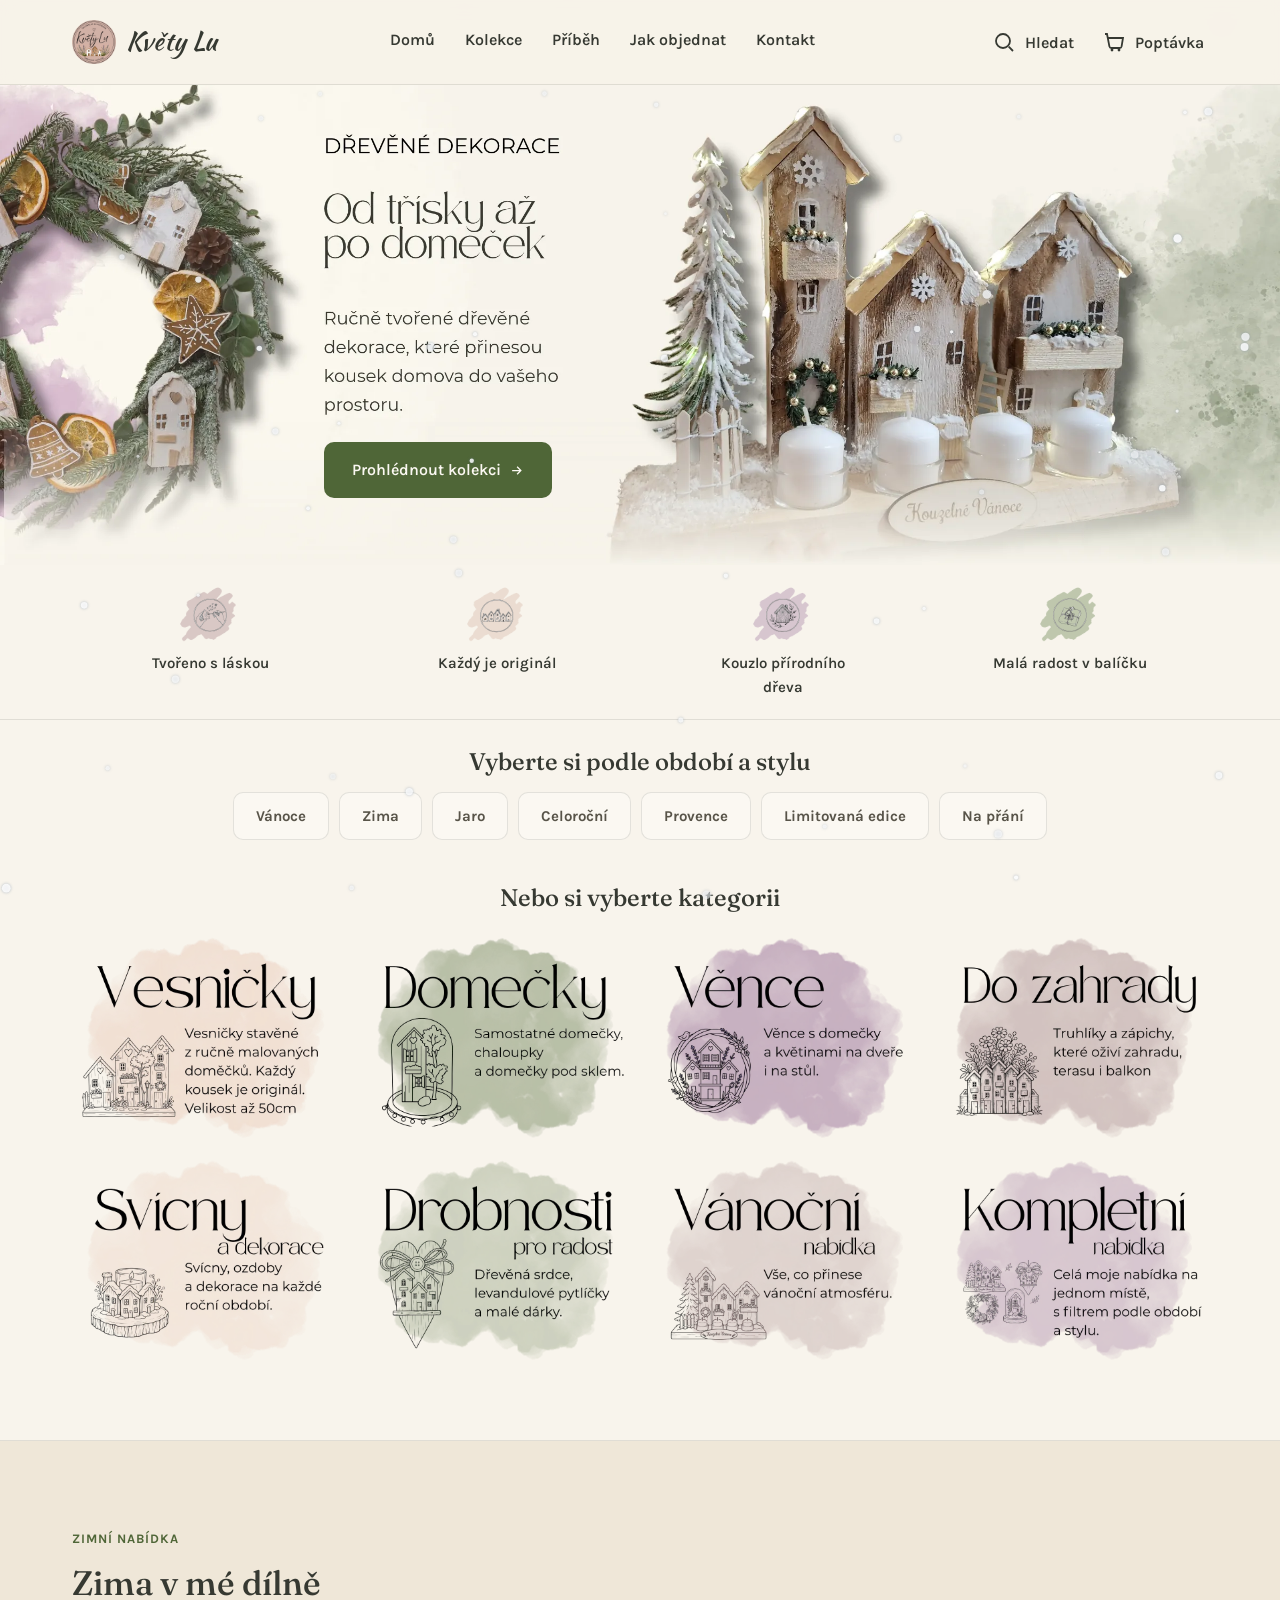
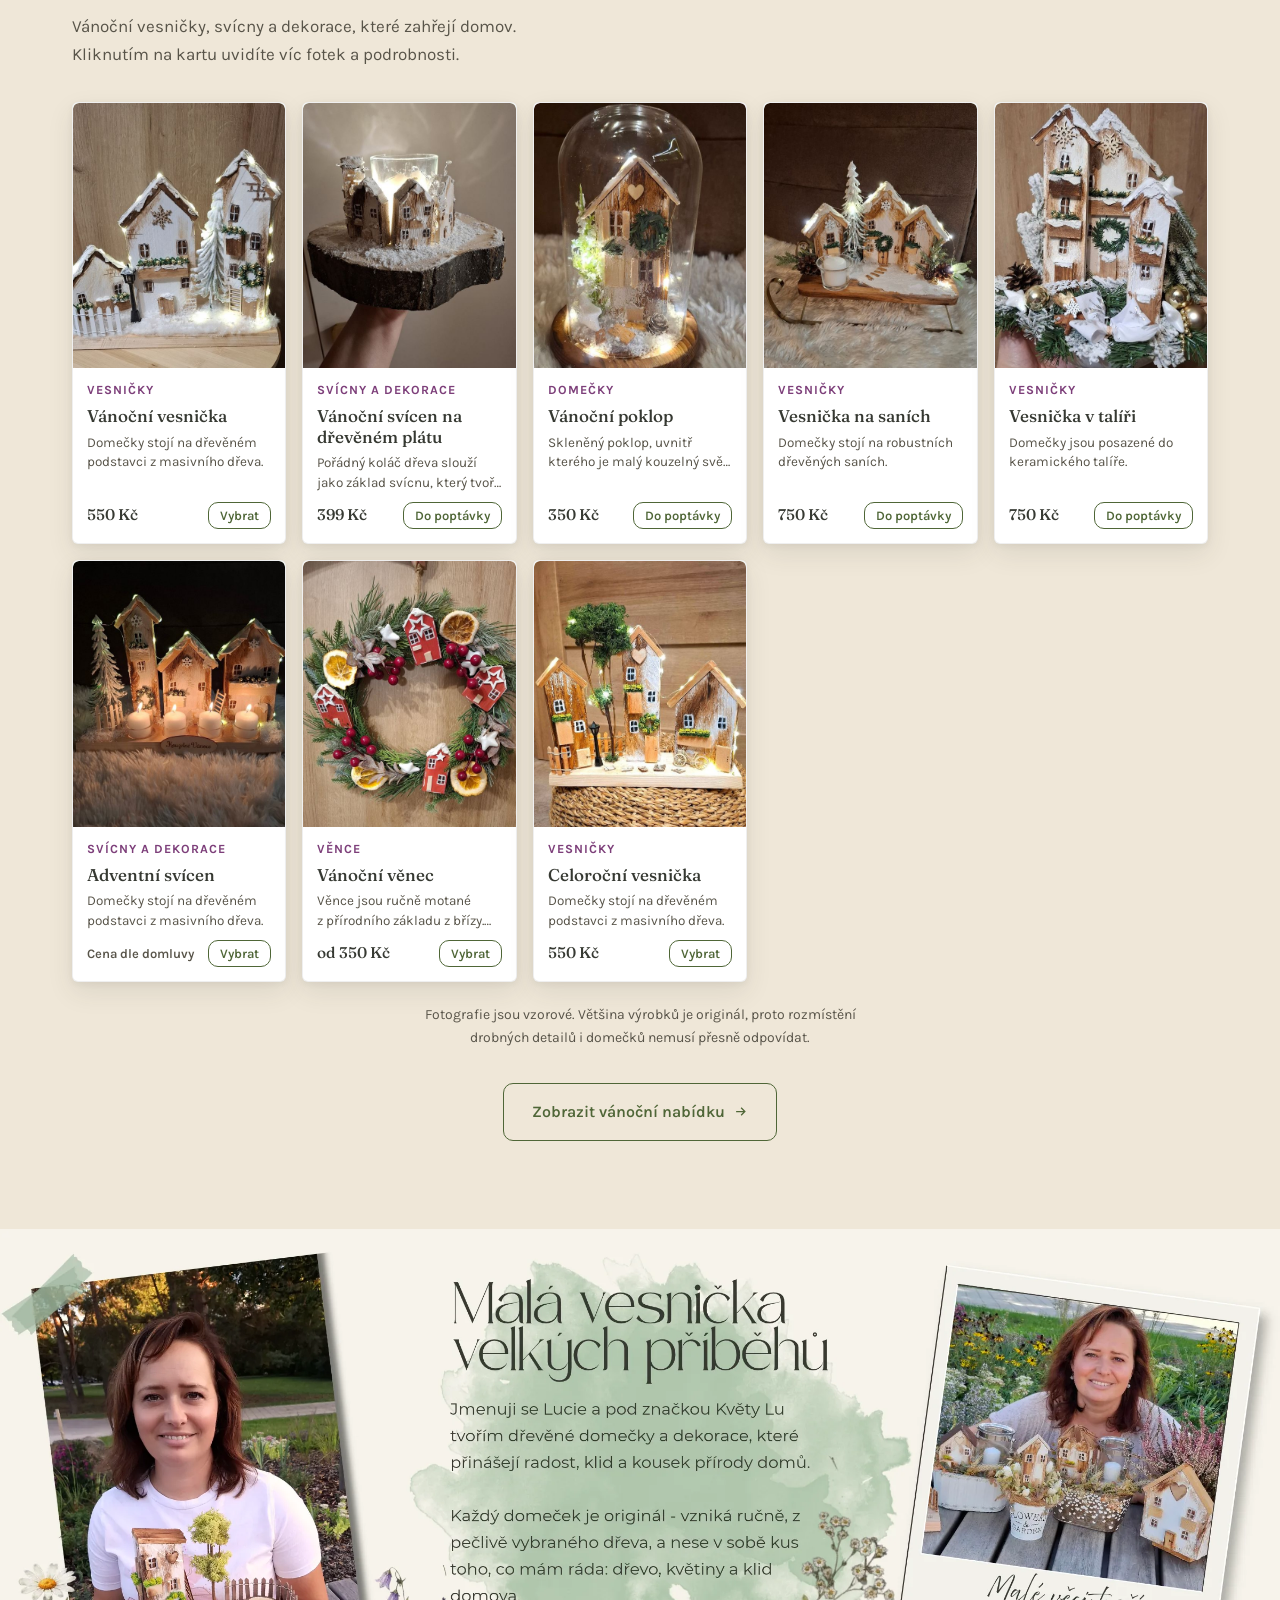
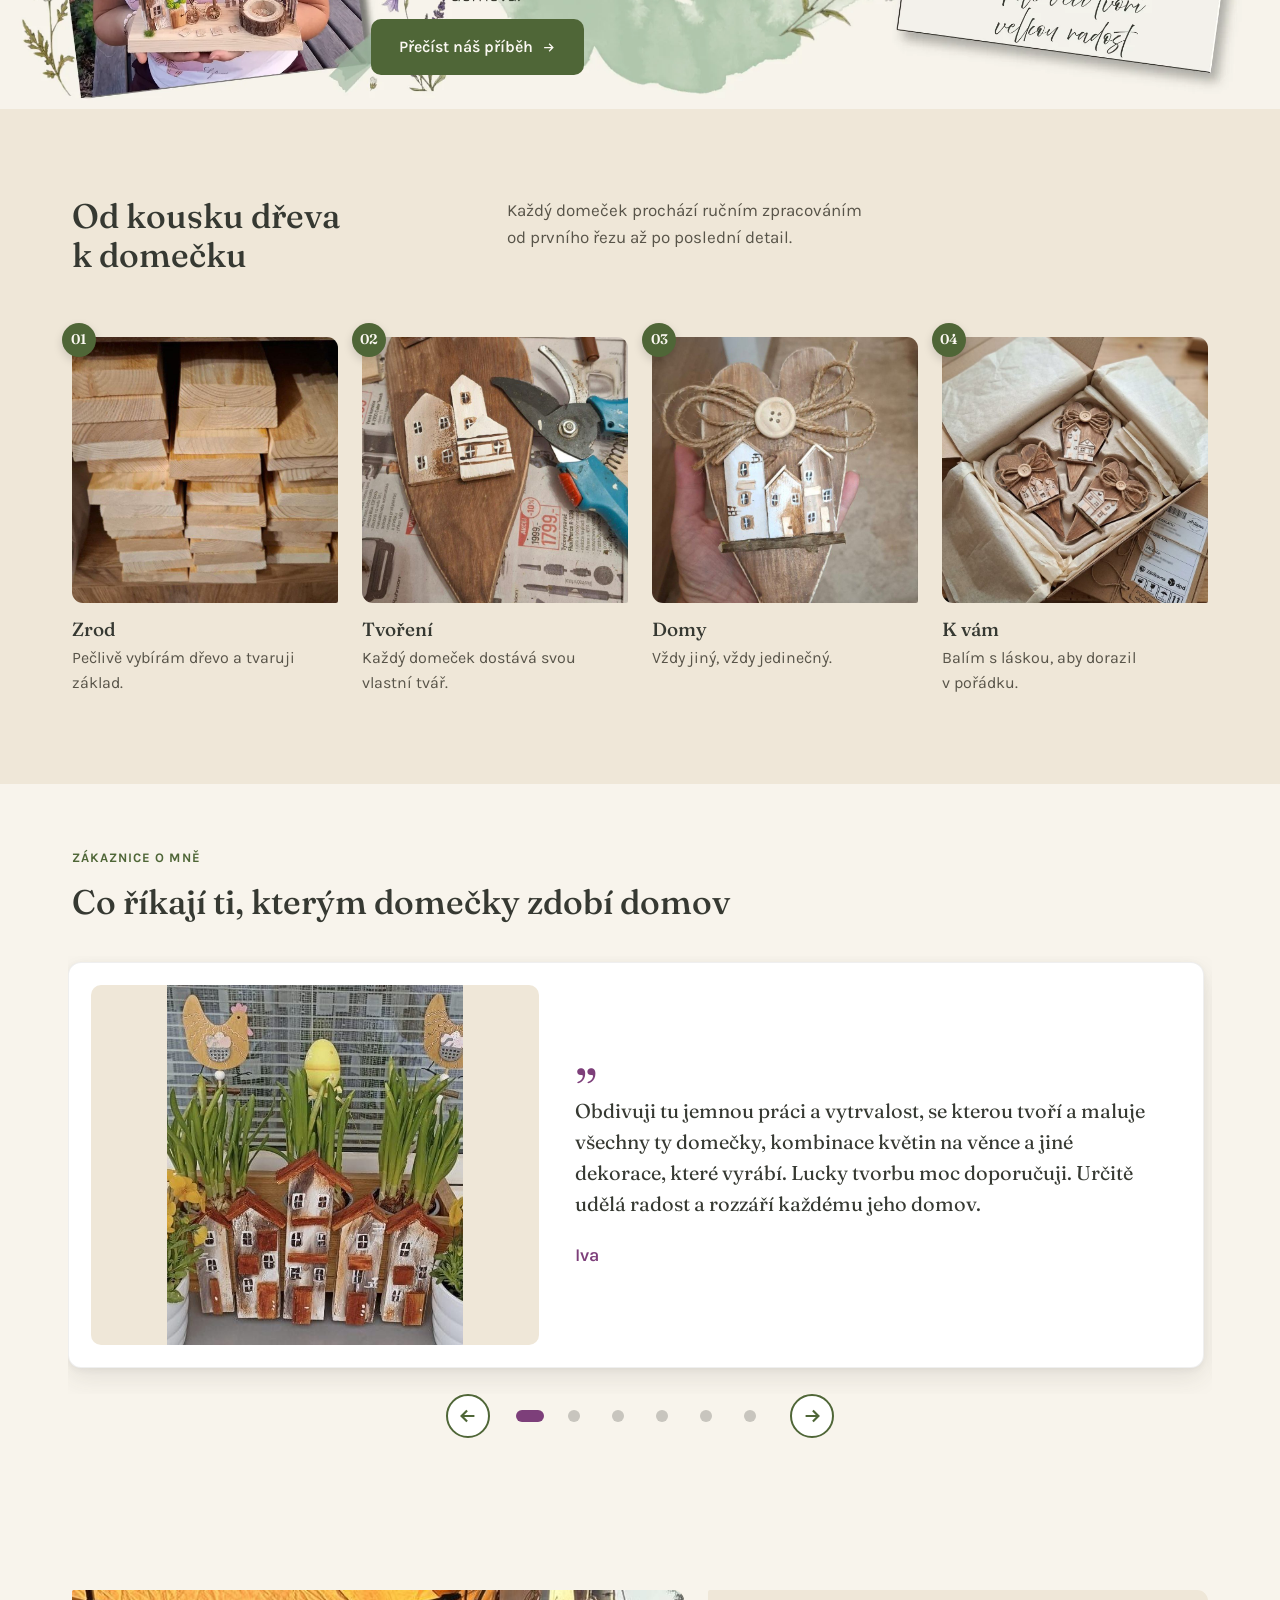
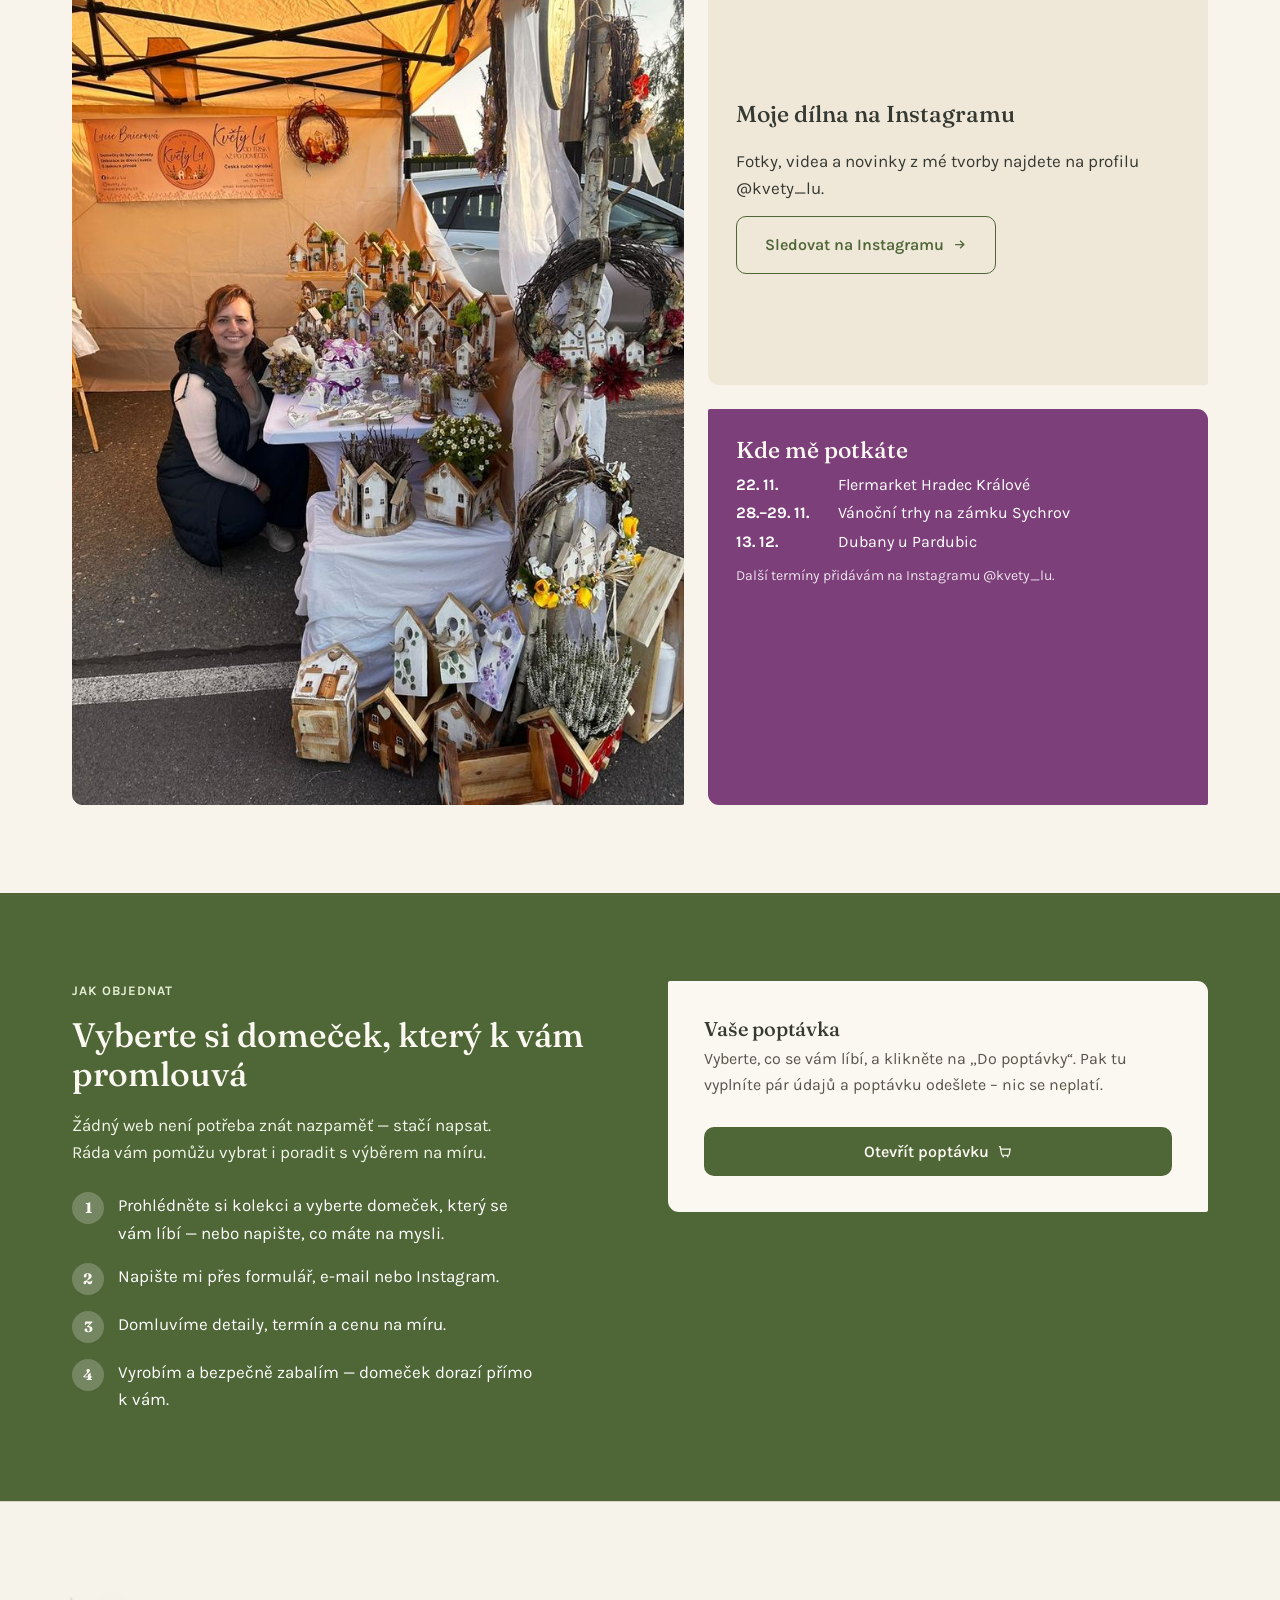
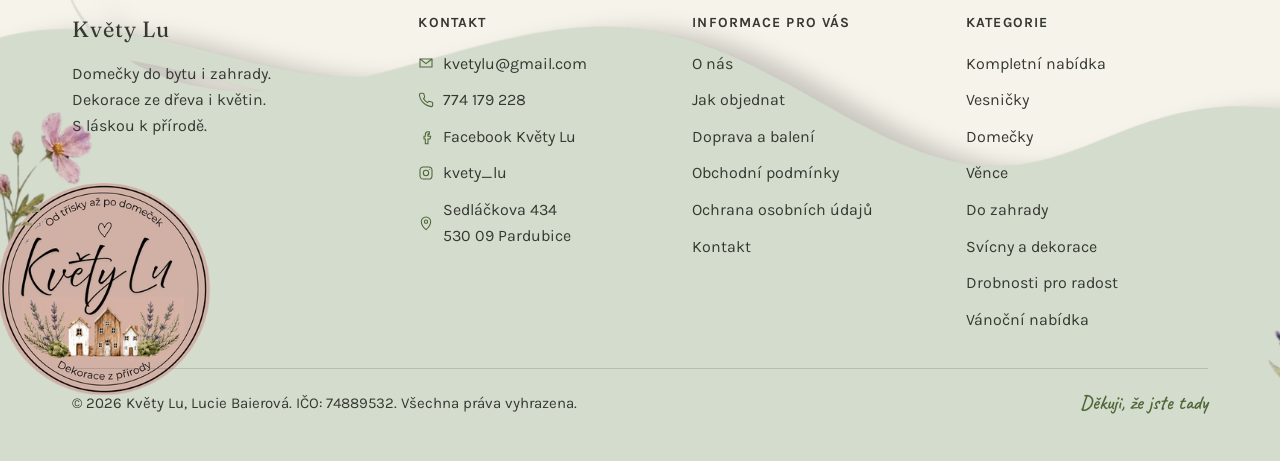
==== commit 82c181f8: "Smazán proběhlý termín trhů 15. 11. Co-Authored-By: Claude Sonnet 5.5 <noreply@anthropic.com> Claude" ====
--- a/index.html
+++ b/index.html
@@ -255,7 +255,7 @@
       <div class="found-box b2">
         <div>
           <h3>Kde mě potkáte</h3>
-          <ul class="trhy"><li><b>15. 11.</b> Flermarket Kolín</li><li><b>22. 11.</b> Flermarket Hradec Králové</li><li><b>28.–29. 11.</b> Vánoční trhy na zámku Sychrov</li><li><b>13. 12.</b> Dubany u Pardubic</li></ul>
+          <ul class="trhy"><li><b>22. 11.</b> Flermarket Hradec Králové</li><li><b>28.–29. 11.</b> Vánoční trhy na zámku Sychrov</li><li><b>13. 12.</b> Dubany u Pardubic</li></ul>
           <p class="trhy-note">Další termíny přidávám na Instagramu @kvety_lu.</p>
         </div>
       </div>
--- a/style.css
+++ b/style.css
@@ -845,3 +845,8 @@
 .pm .pphoto.big{ aspect-ratio:auto !important; min-height:240px; background:#F1ECE0; display:flex; align-items:center; justify-content:center; }
 .pm .pphoto.big:has(img) .pph-label{ display:none; }
 .pm .pphoto.big img{ position:static !important; inset:auto !important; width:100%; height:auto; max-height:72vh; object-fit:contain; display:block; }
+
+/* O nás – dvojice */
+.story-duo{ display:grid; grid-template-columns: minmax(0,.85fr) minmax(0,1.15fr); gap:56px; align-items:center; margin-top:72px; }
+.story-duo .story-photo{ position:static; }
+@media (max-width:860px){ .story-duo{ grid-template-columns:1fr; gap:28px; margin-top:48px; } .story-duo .story-photo{ order:0; } }
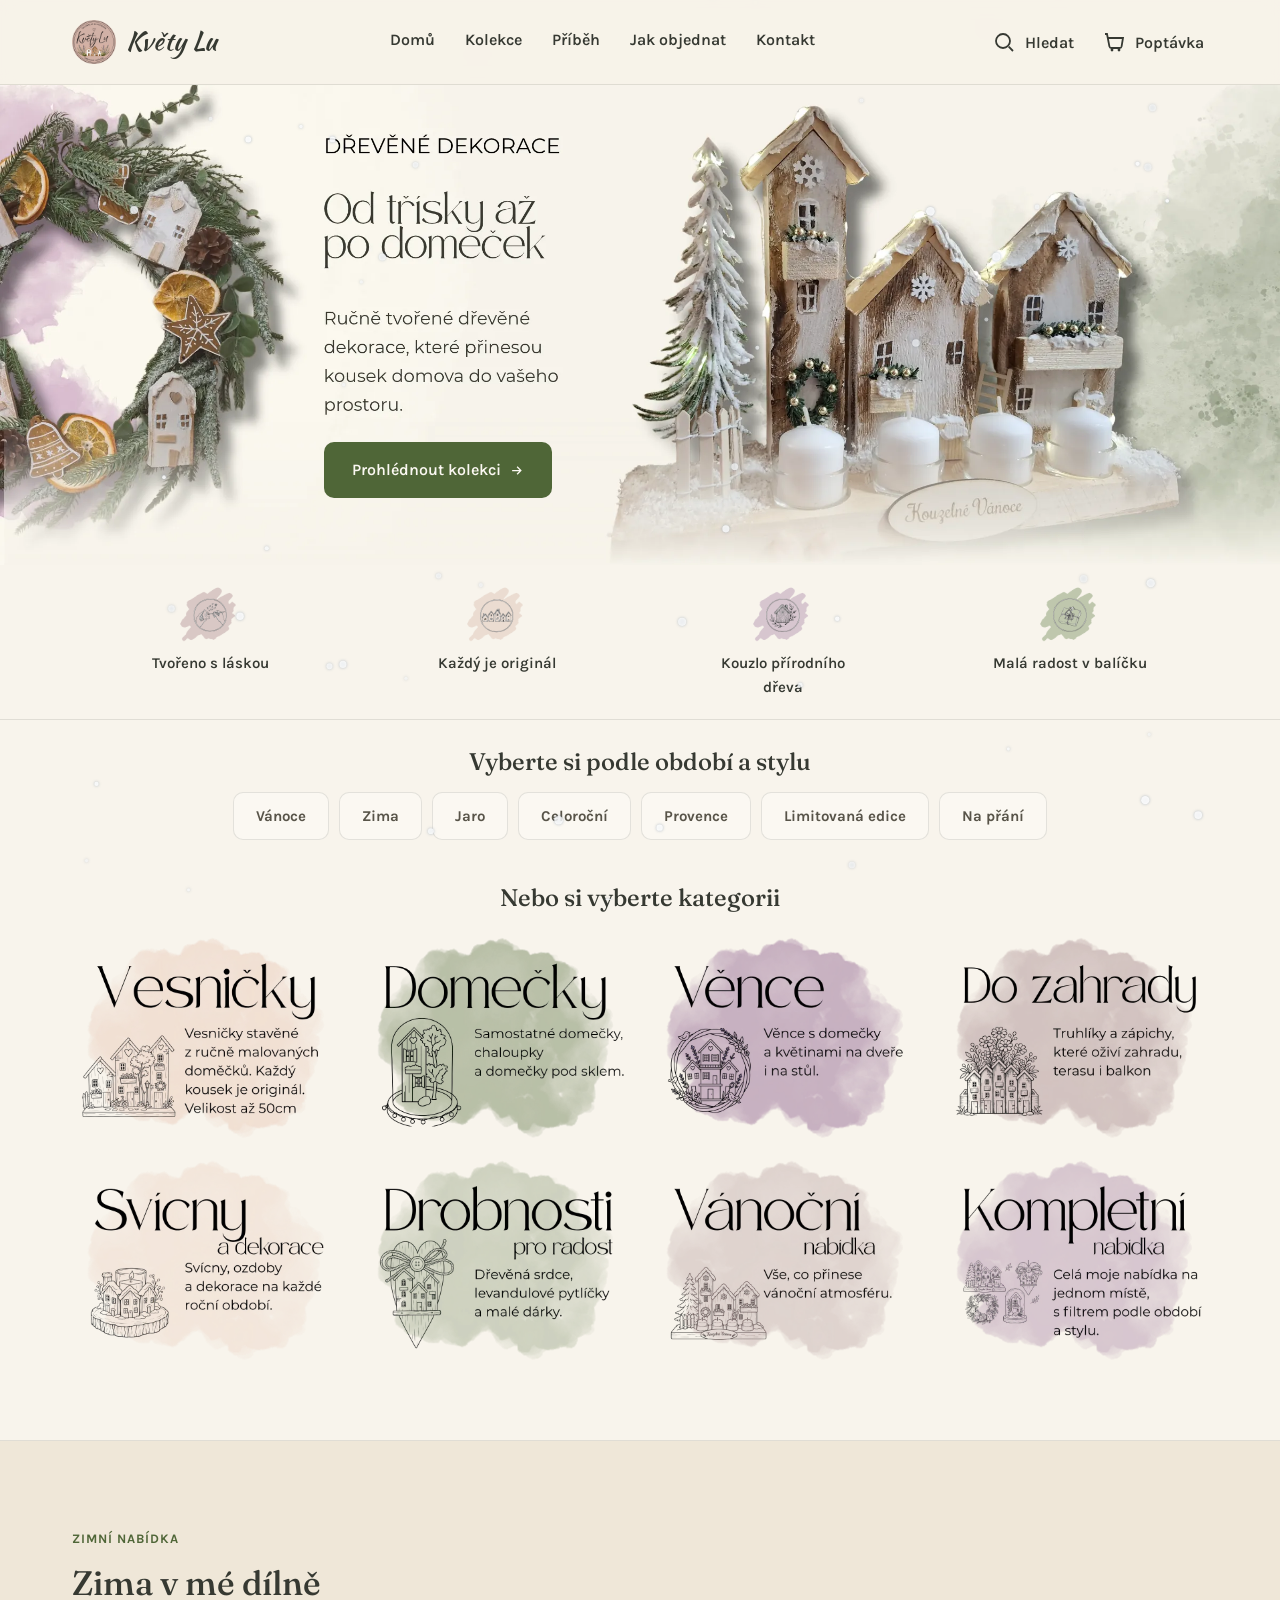
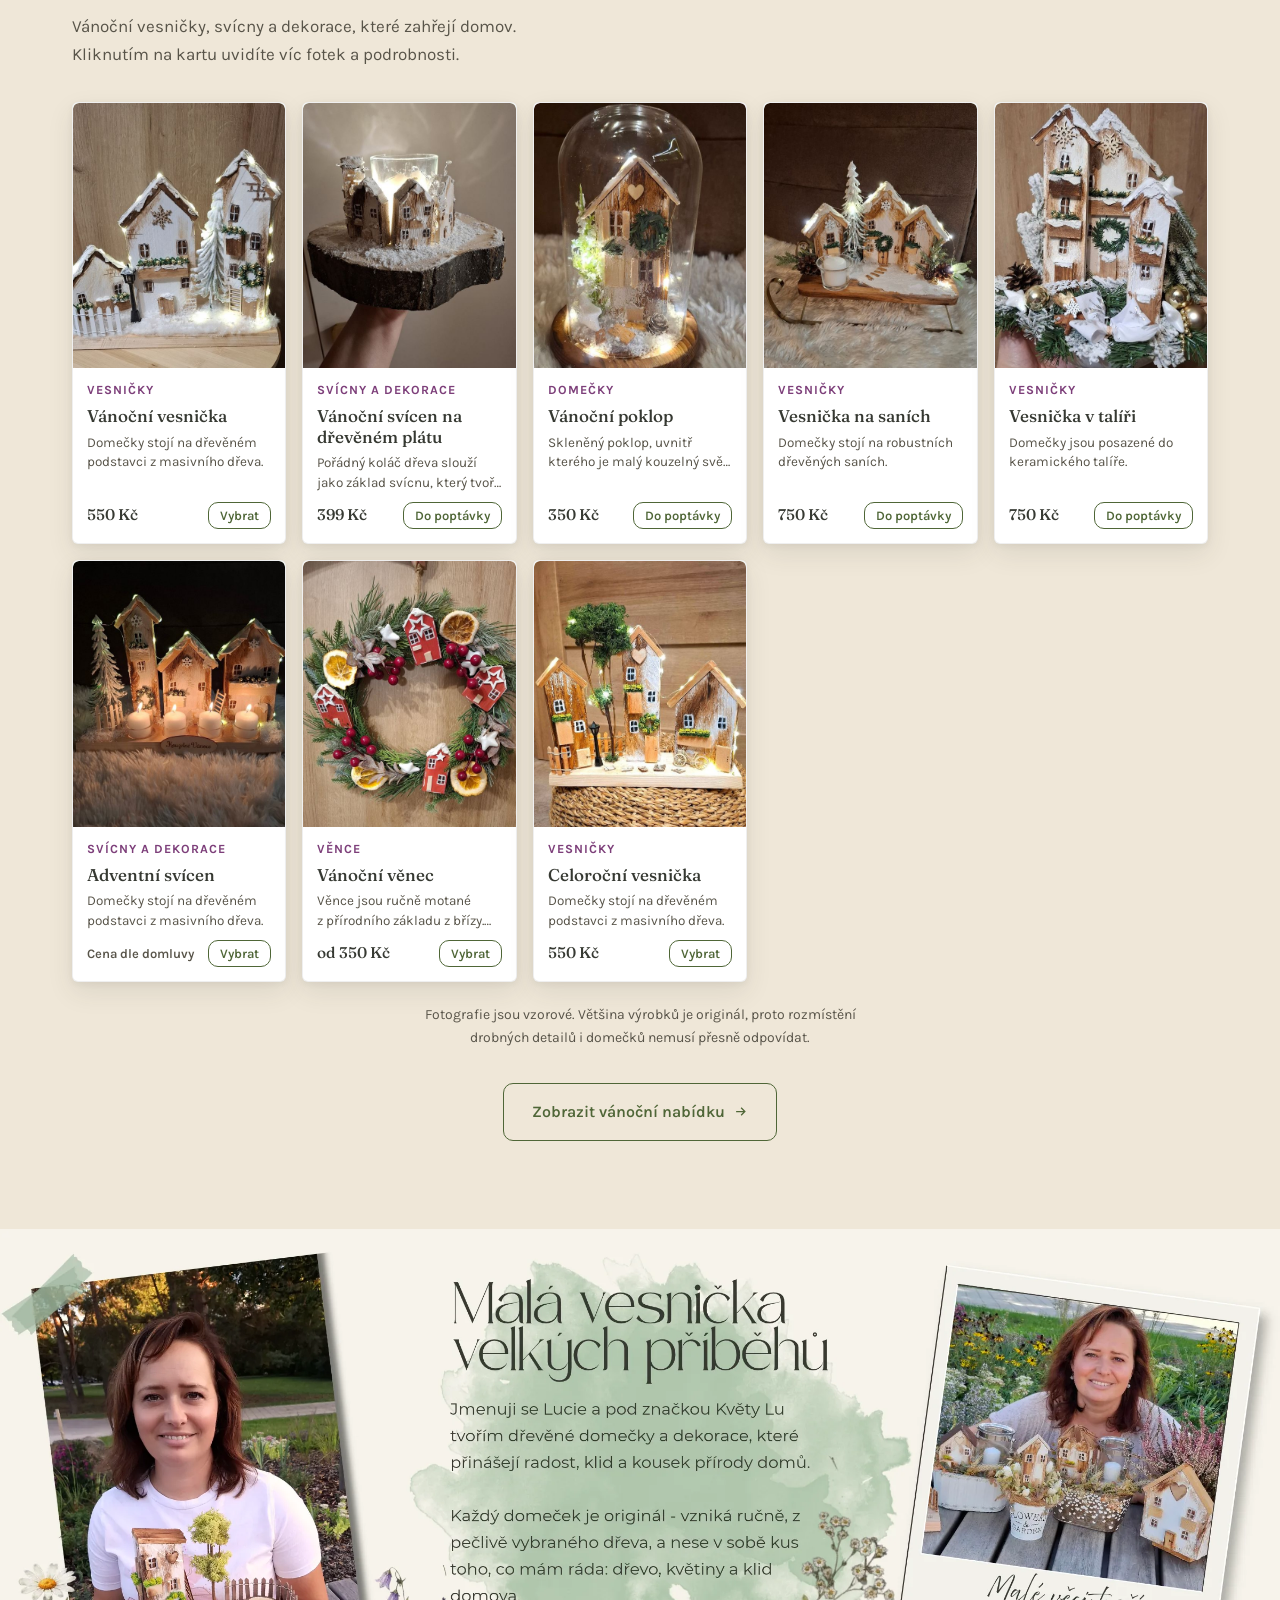
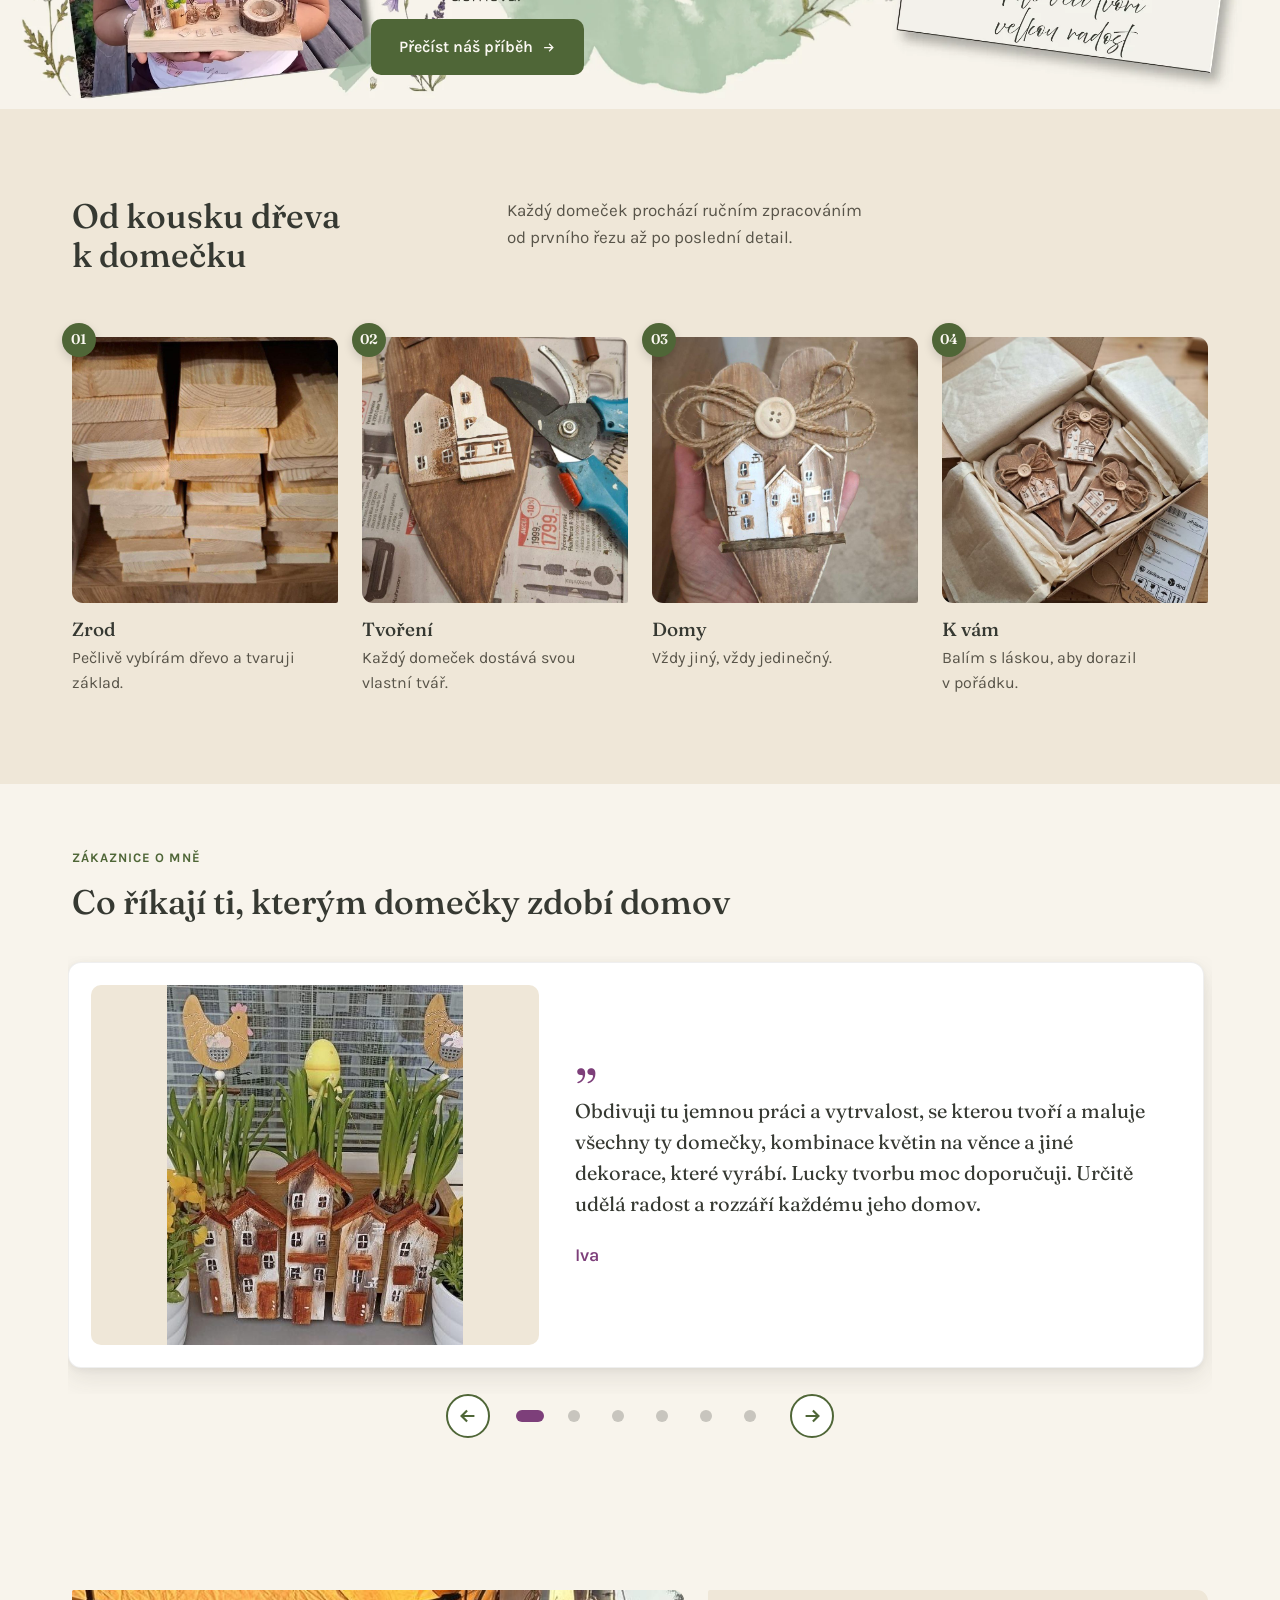
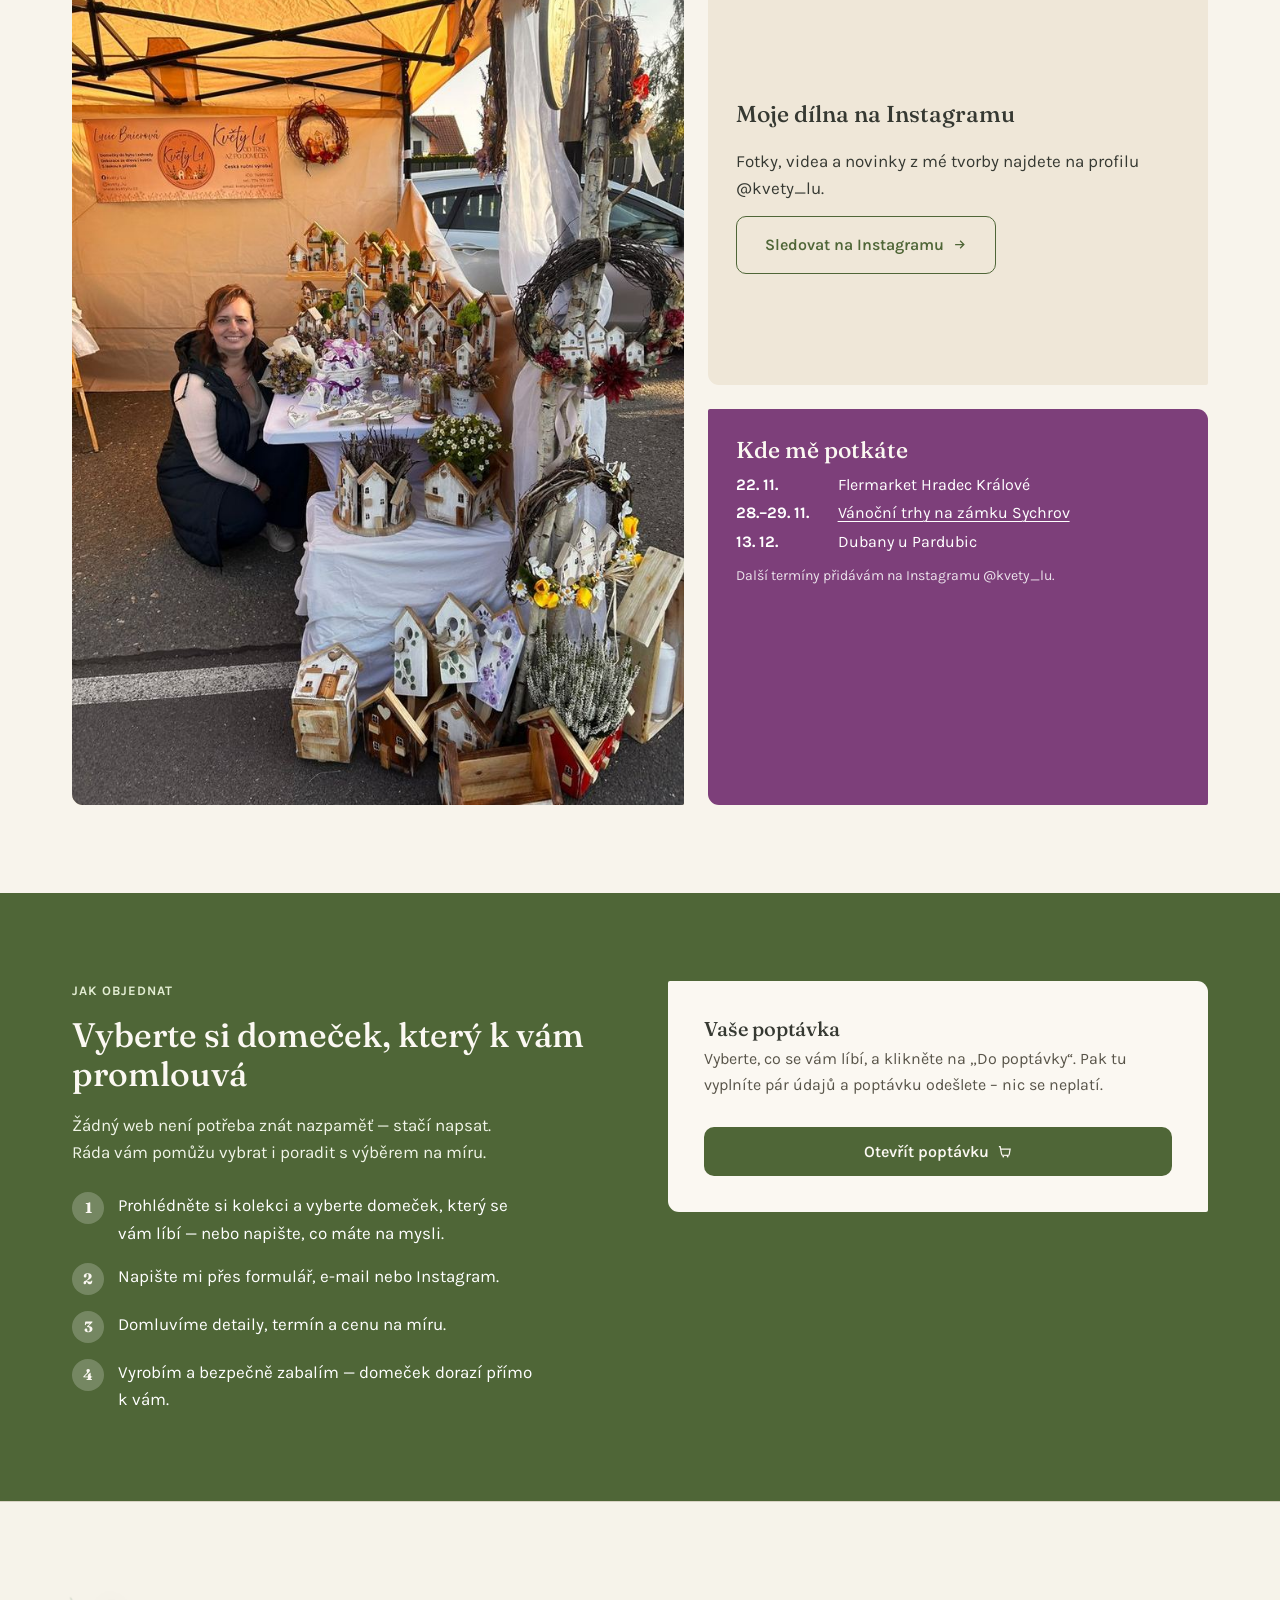
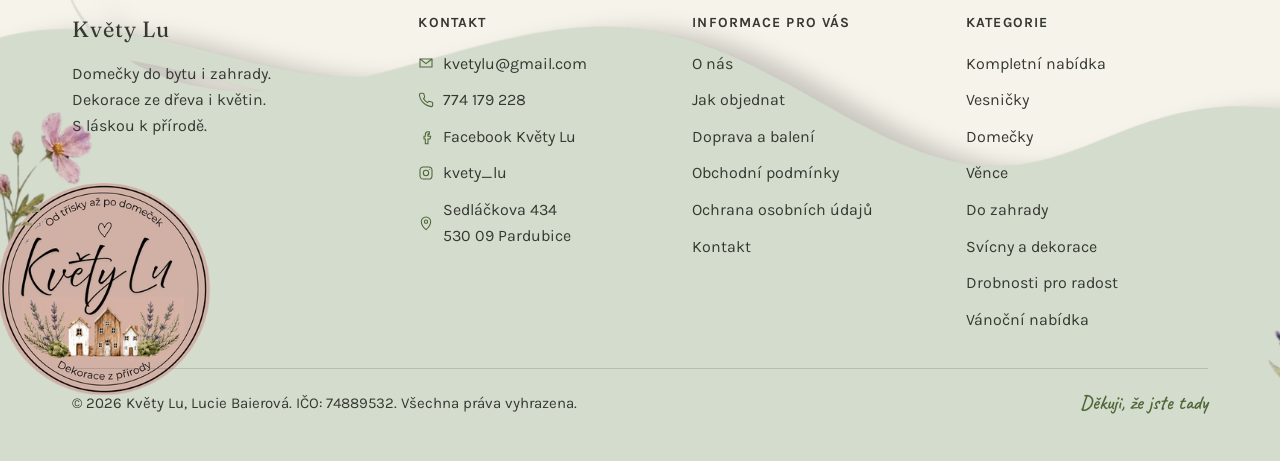
==== commit 6a77abcf: "Trhy: odkaz na Sychrov Co-Authored-By: Claude Sonnet 5.5 <noreply@anthropic.com> Claude-Session: htt" ====
--- a/index.html
+++ b/index.html
@@ -255,7 +255,7 @@
       <div class="found-box b2">
         <div>
           <h3>Kde mě potkáte</h3>
-          <ul class="trhy"><li><b>22. 11.</b> Flermarket Hradec Králové</li><li><b>28.–29. 11.</b> Vánoční trhy na zámku Sychrov</li><li><b>13. 12.</b> Dubany u Pardubic</li></ul>
+          <ul class="trhy"><li><b>22. 11.</b> Flermarket Hradec Králové</li><li><b>28.–29. 11.</b> <a href="https://www.zamek-sychrov.cz/cs/akce/10402-adventni-trhy-na-sychrove" target="_blank" rel="noopener">Vánoční trhy na zámku Sychrov</a></li><li><b>13. 12.</b> Dubany u Pardubic</li></ul>
           <p class="trhy-note">Další termíny přidávám na Instagramu @kvety_lu.</p>
         </div>
       </div>
--- a/style.css
+++ b/style.css
@@ -850,3 +850,4 @@
 .story-duo{ display:grid; grid-template-columns: minmax(0,.85fr) minmax(0,1.15fr); gap:56px; align-items:center; margin-top:72px; }
 .story-duo .story-photo{ position:static; }
 @media (max-width:860px){ .story-duo{ grid-template-columns:1fr; gap:28px; margin-top:48px; } .story-duo .story-photo{ order:0; } }
+.found-box .trhy a{color:inherit;text-decoration:underline;text-underline-offset:3px;text-decoration-thickness:1px}.found-box .trhy a:hover{text-decoration-thickness:2px}
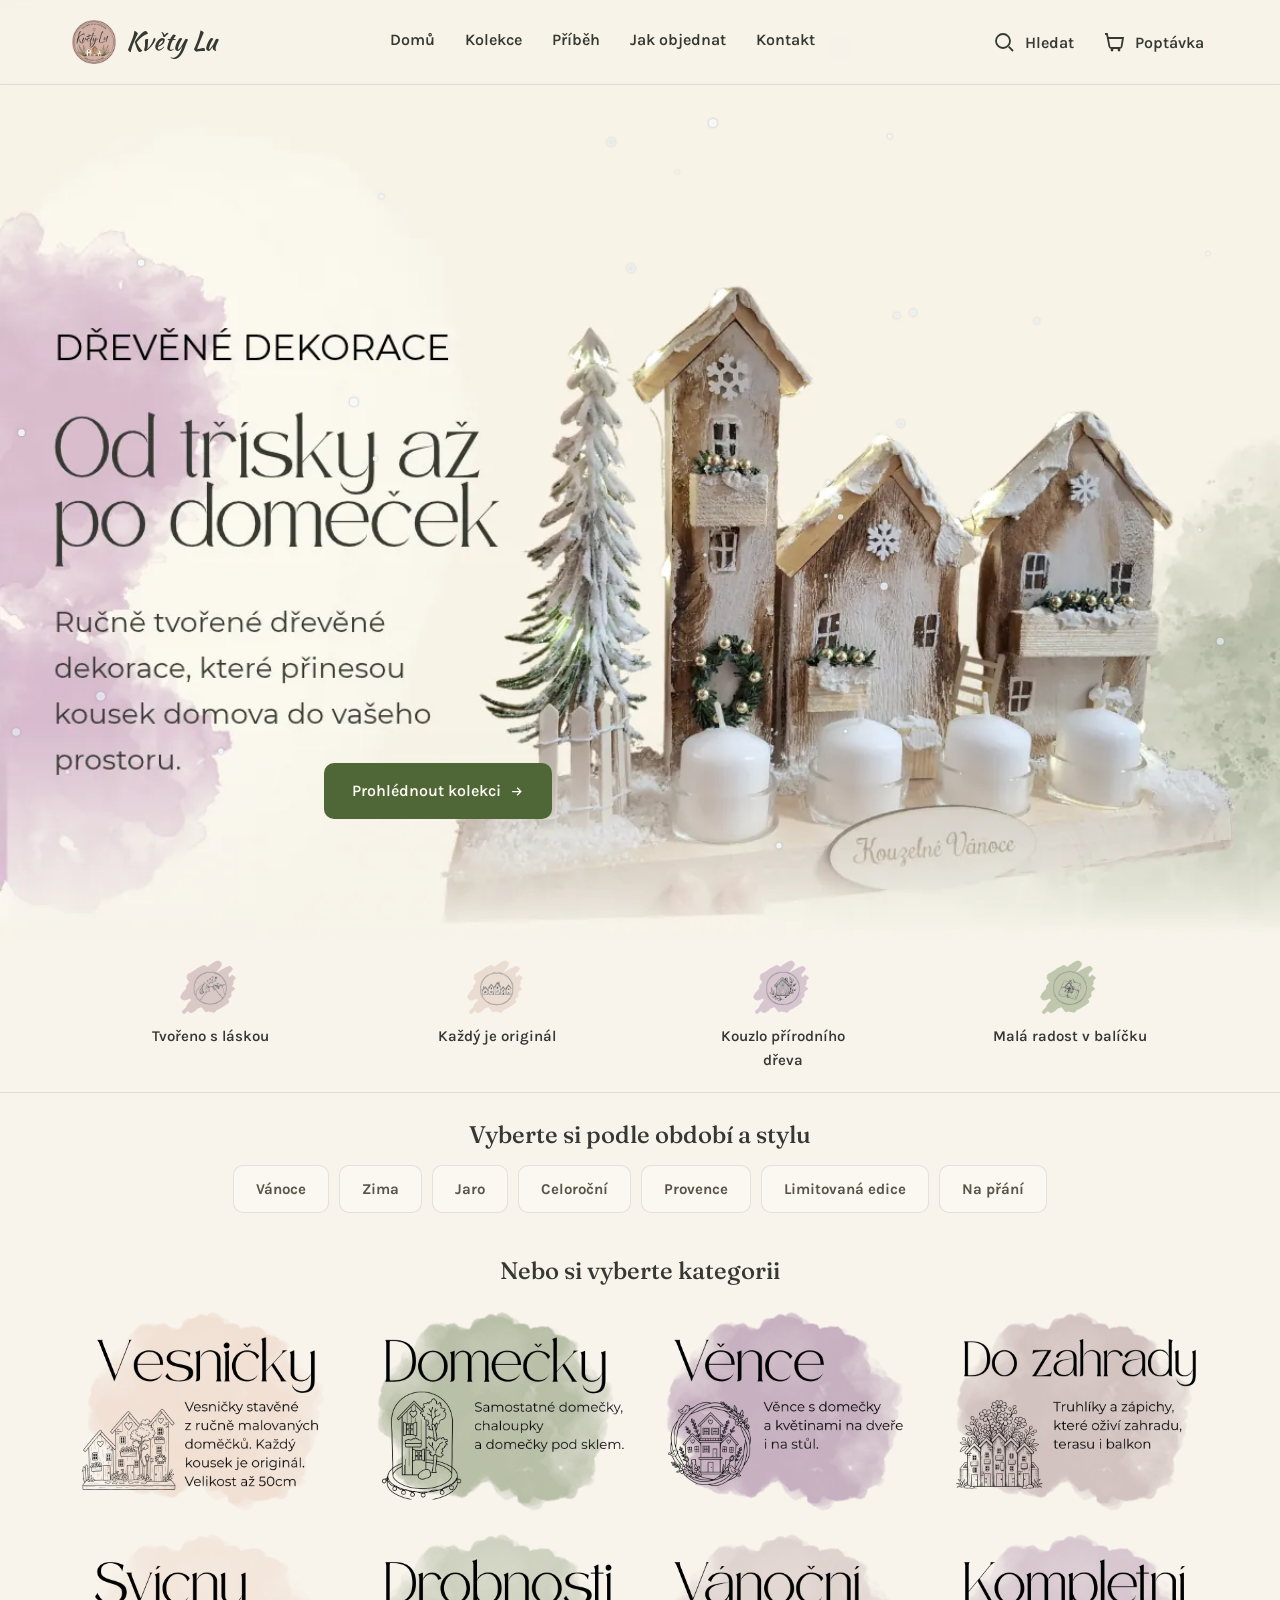
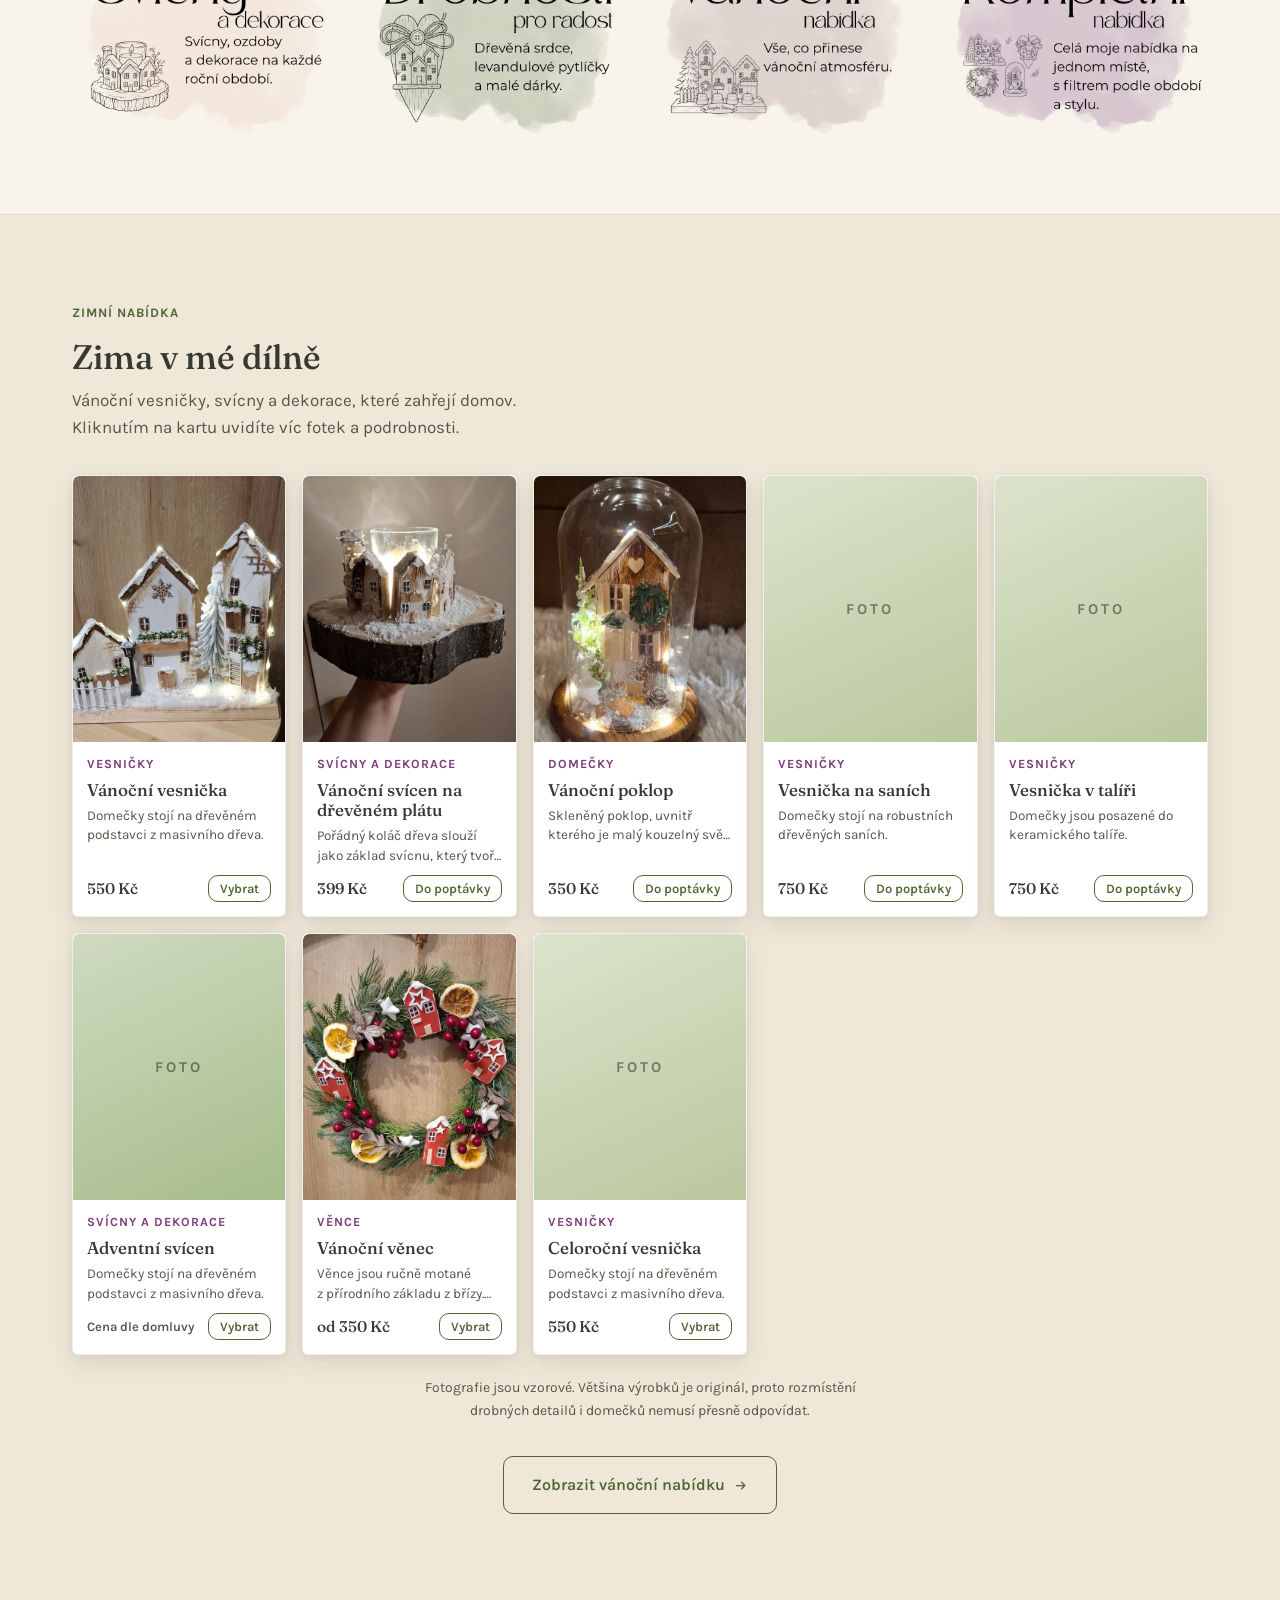
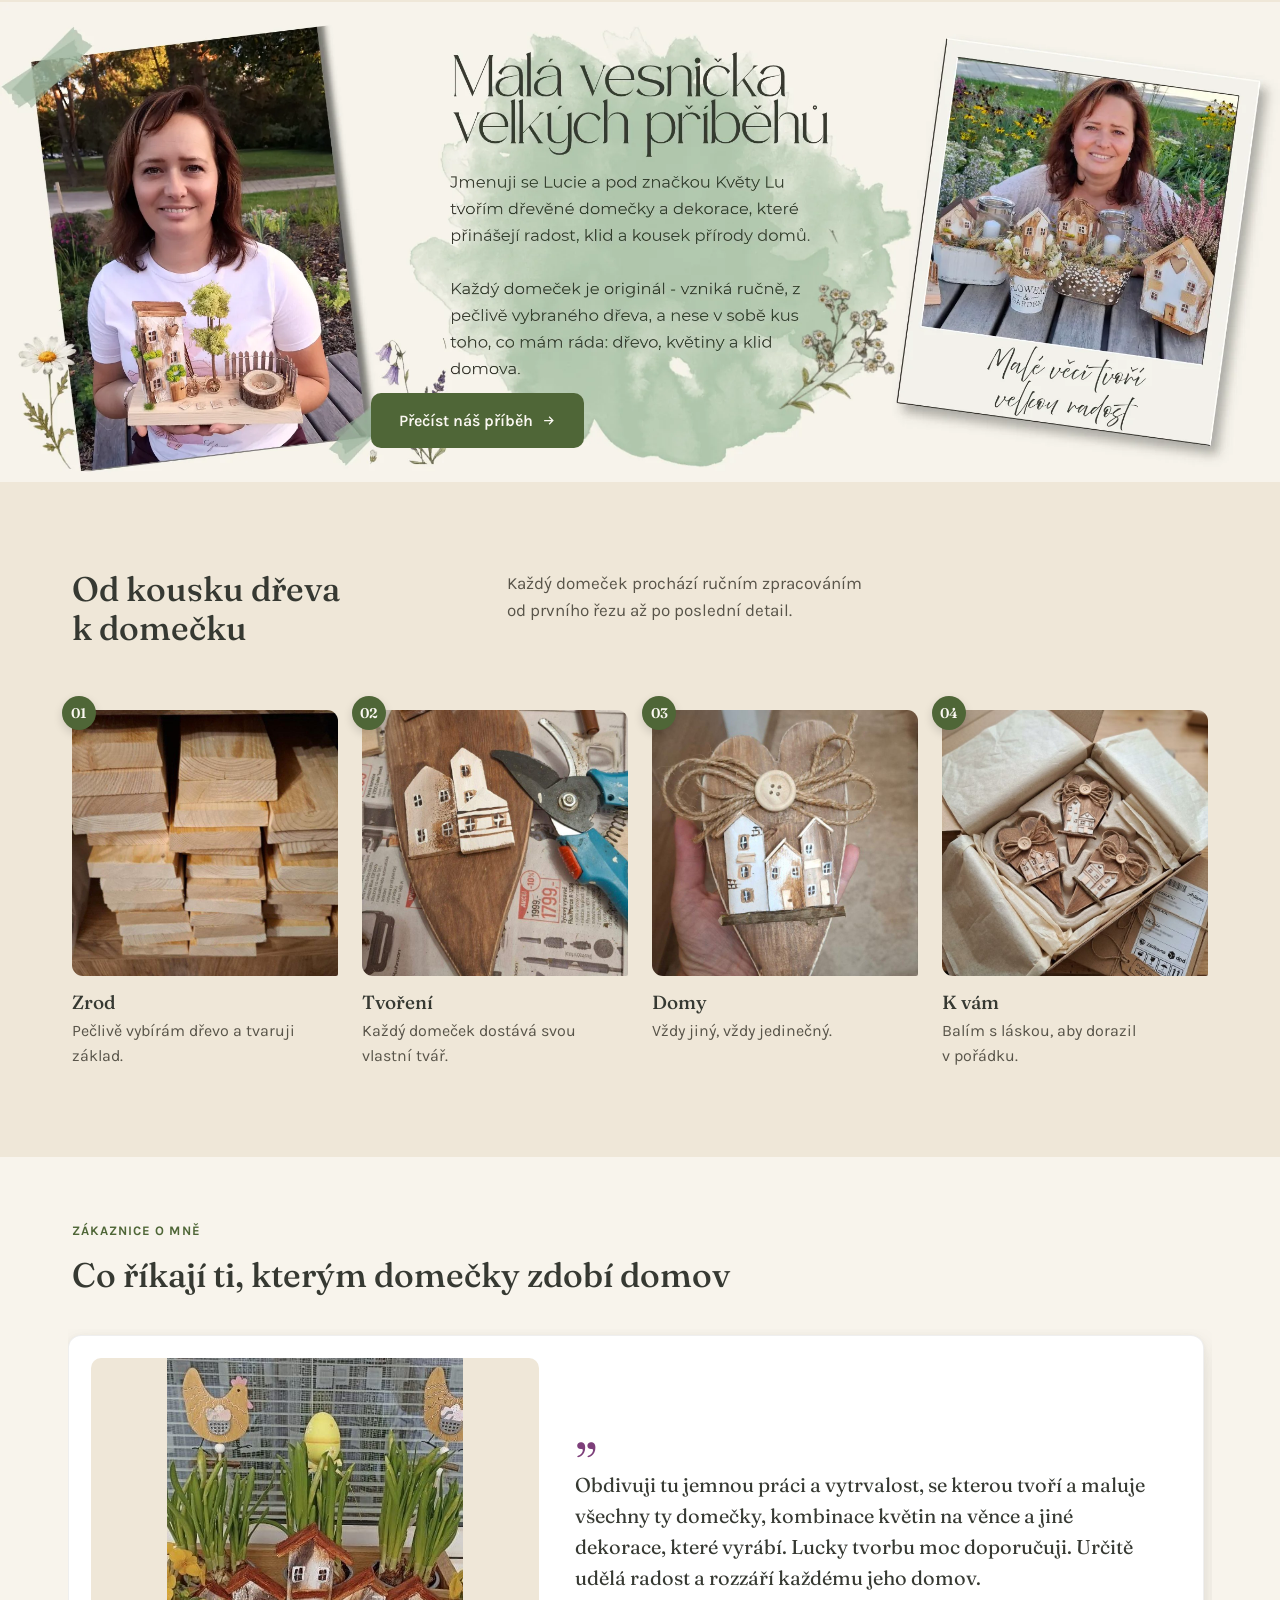
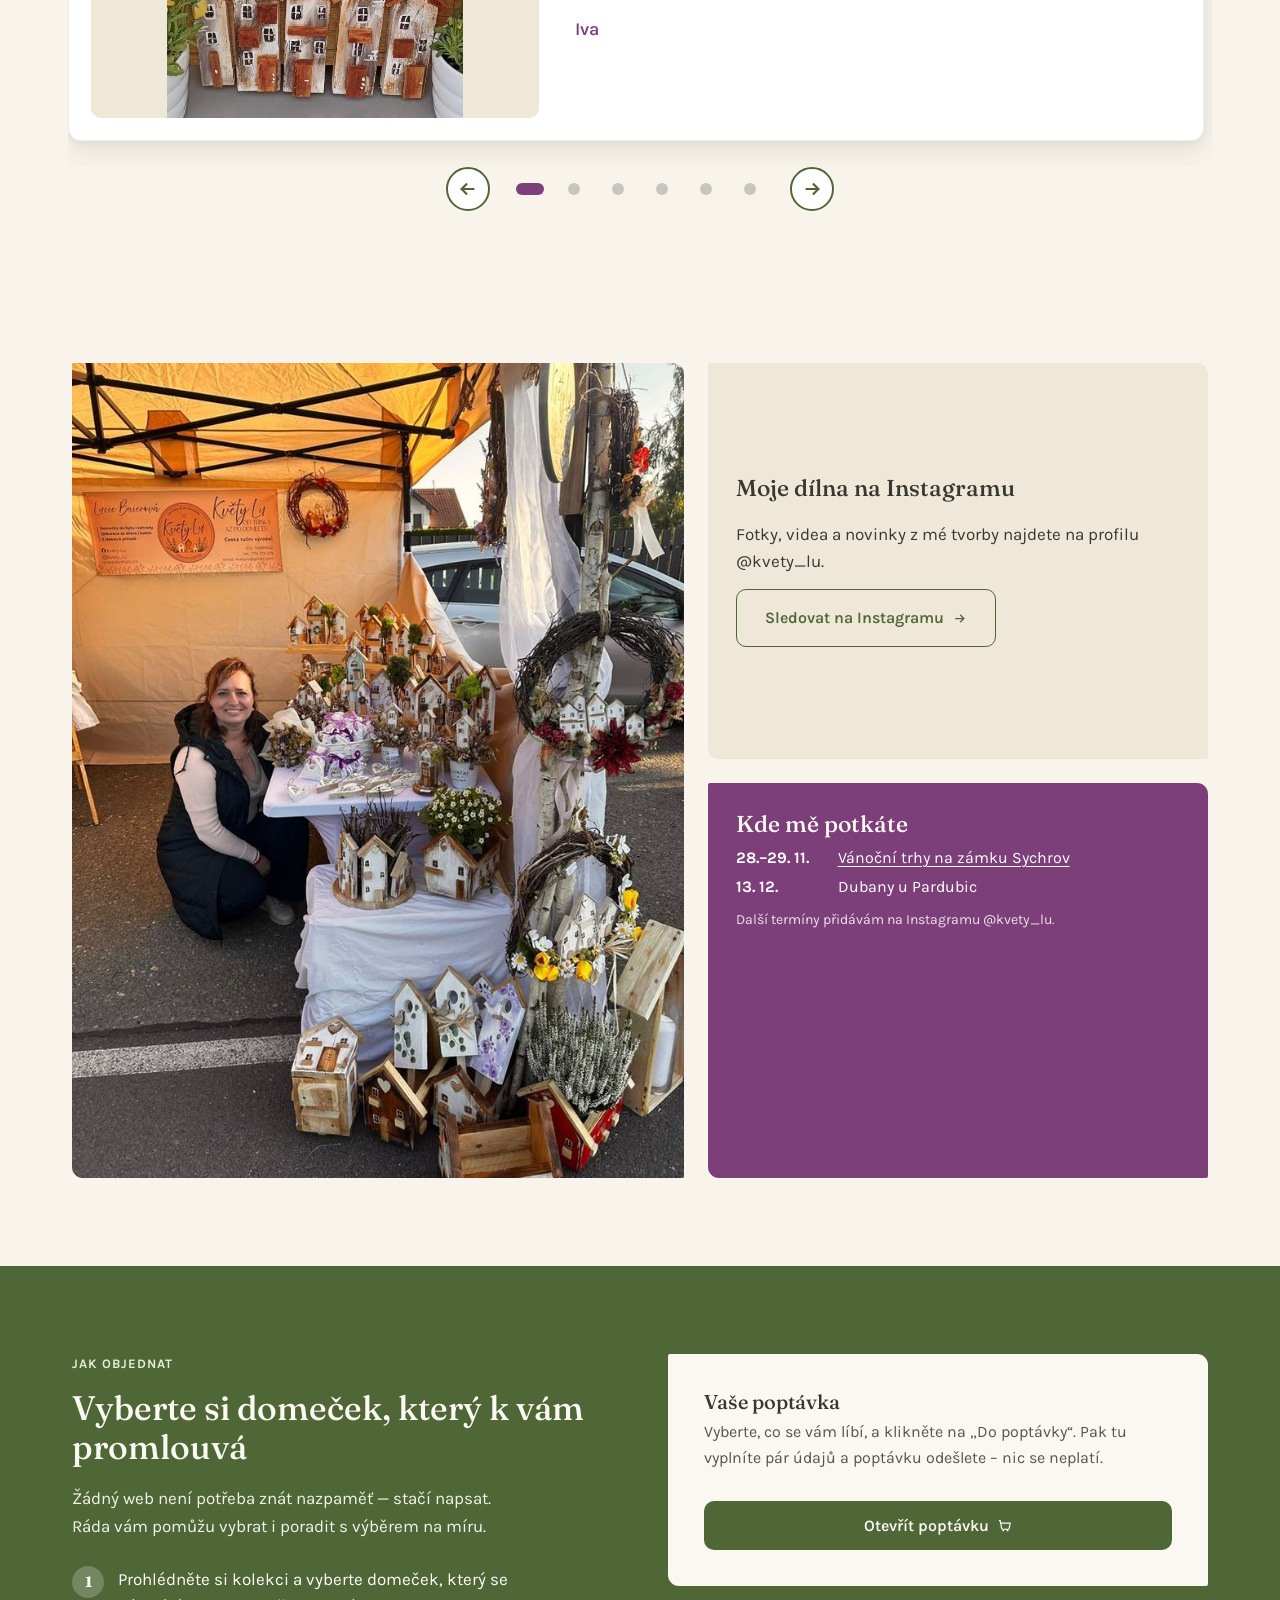
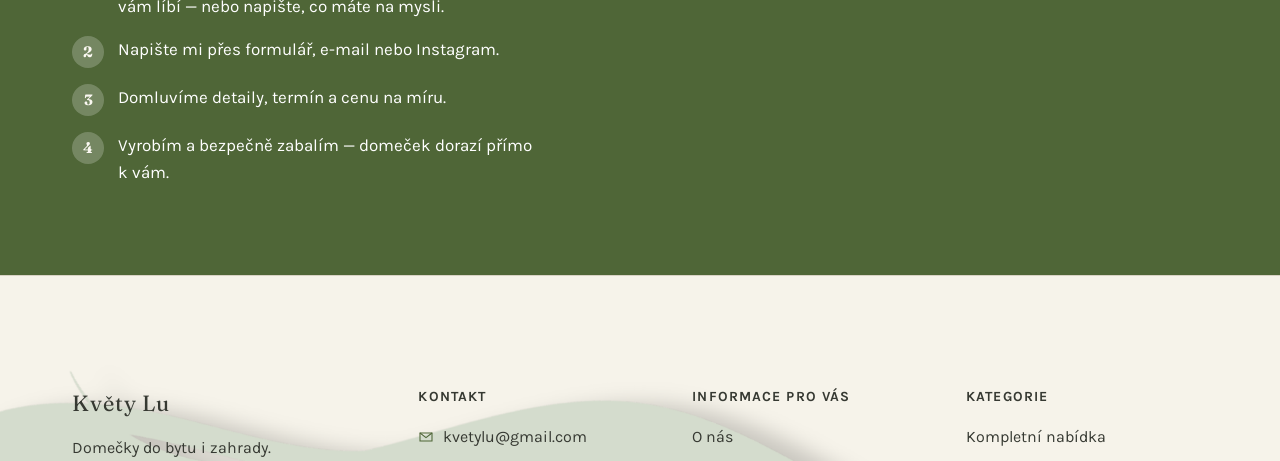
==== commit f72c1b16: "Smazán proběhlý termín trhů 22. 11. Co-Authored-By: Claude Sonnet 5.5 <noreply@anthropic.com> Claude" ====
--- a/index.html
+++ b/index.html
@@ -255,7 +255,7 @@
       <div class="found-box b2">
         <div>
           <h3>Kde mě potkáte</h3>
-          <ul class="trhy"><li><b>22. 11.</b> Flermarket Hradec Králové</li><li><b>28.–29. 11.</b> <a href="https://www.zamek-sychrov.cz/cs/akce/10402-adventni-trhy-na-sychrove" target="_blank" rel="noopener">Vánoční trhy na zámku Sychrov</a></li><li><b>13. 12.</b> Dubany u Pardubic</li></ul>
+          <ul class="trhy"><li><b>28.–29. 11.</b> <a href="https://www.zamek-sychrov.cz/cs/akce/10402-adventni-trhy-na-sychrove" target="_blank" rel="noopener">Vánoční trhy na zámku Sychrov</a></li><li><b>13. 12.</b> Dubany u Pardubic</li></ul>
           <p class="trhy-note">Další termíny přidávám na Instagramu @kvety_lu.</p>
         </div>
       </div>
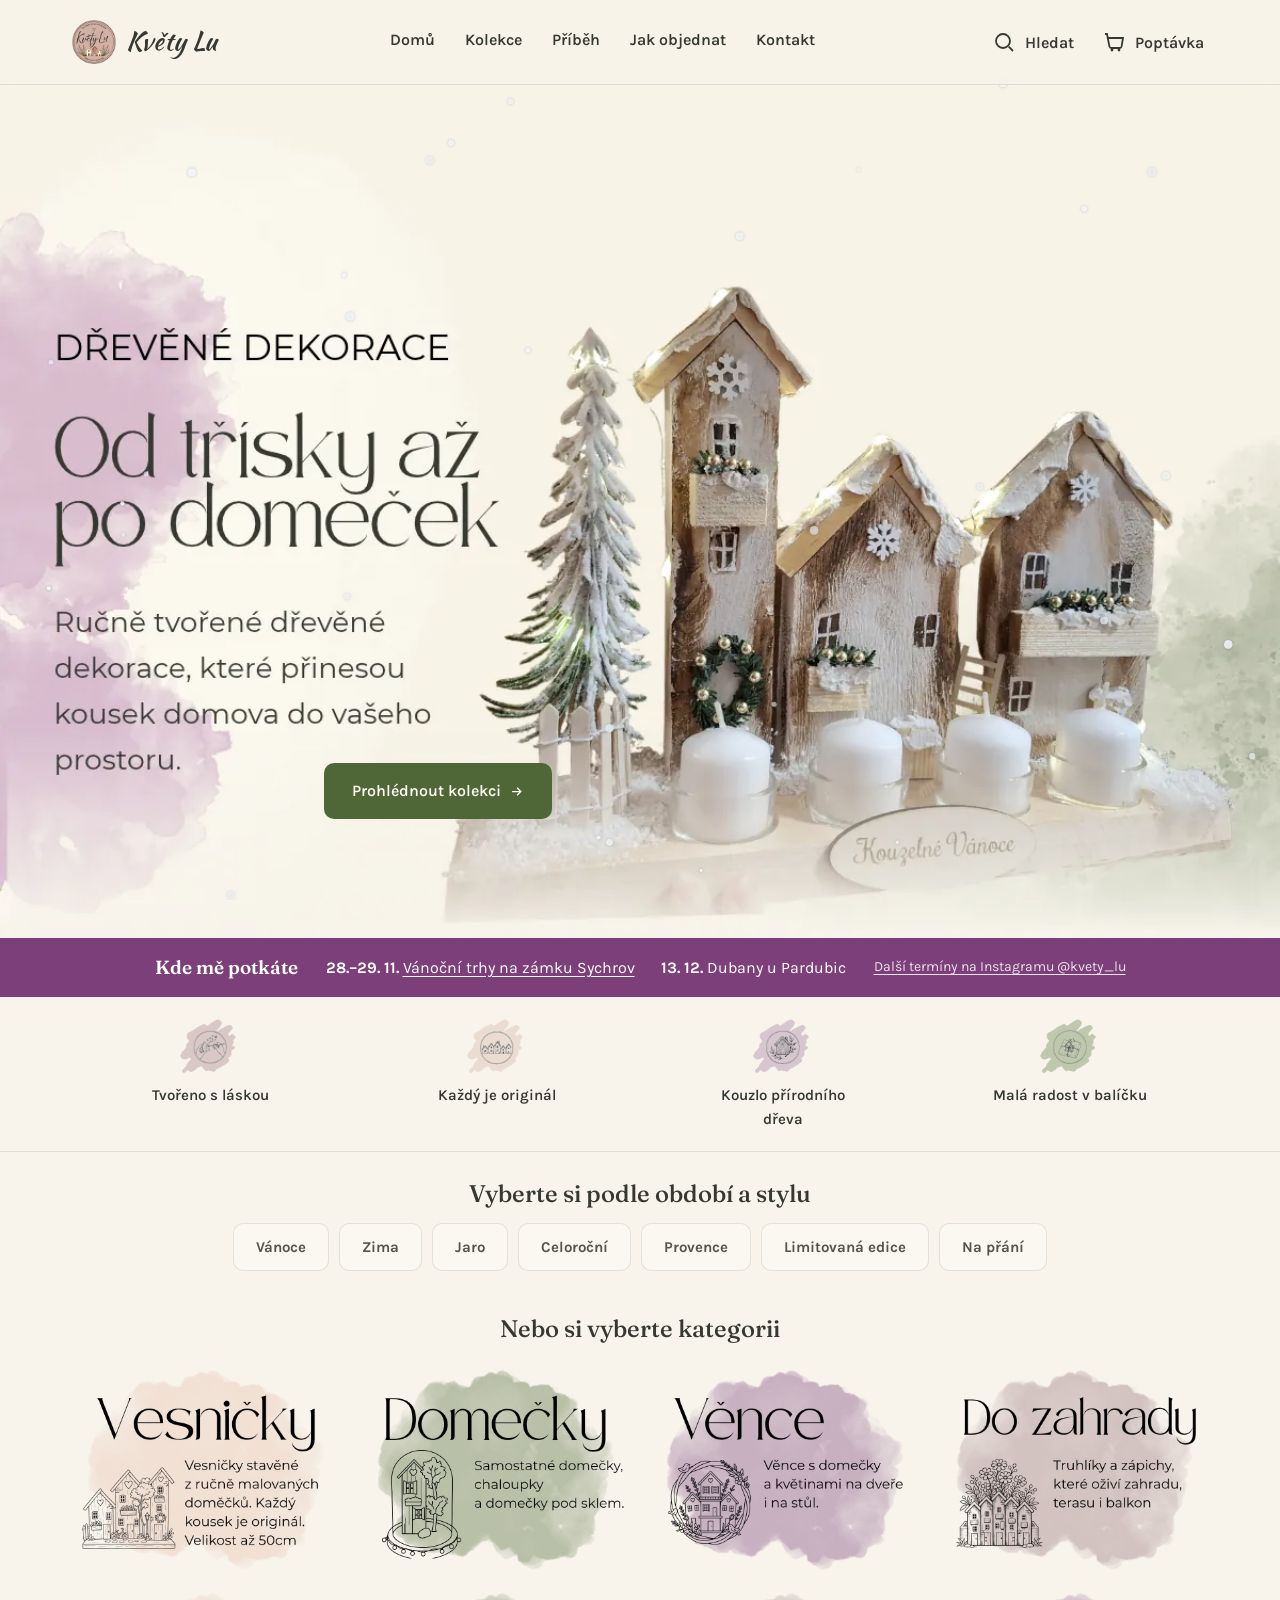
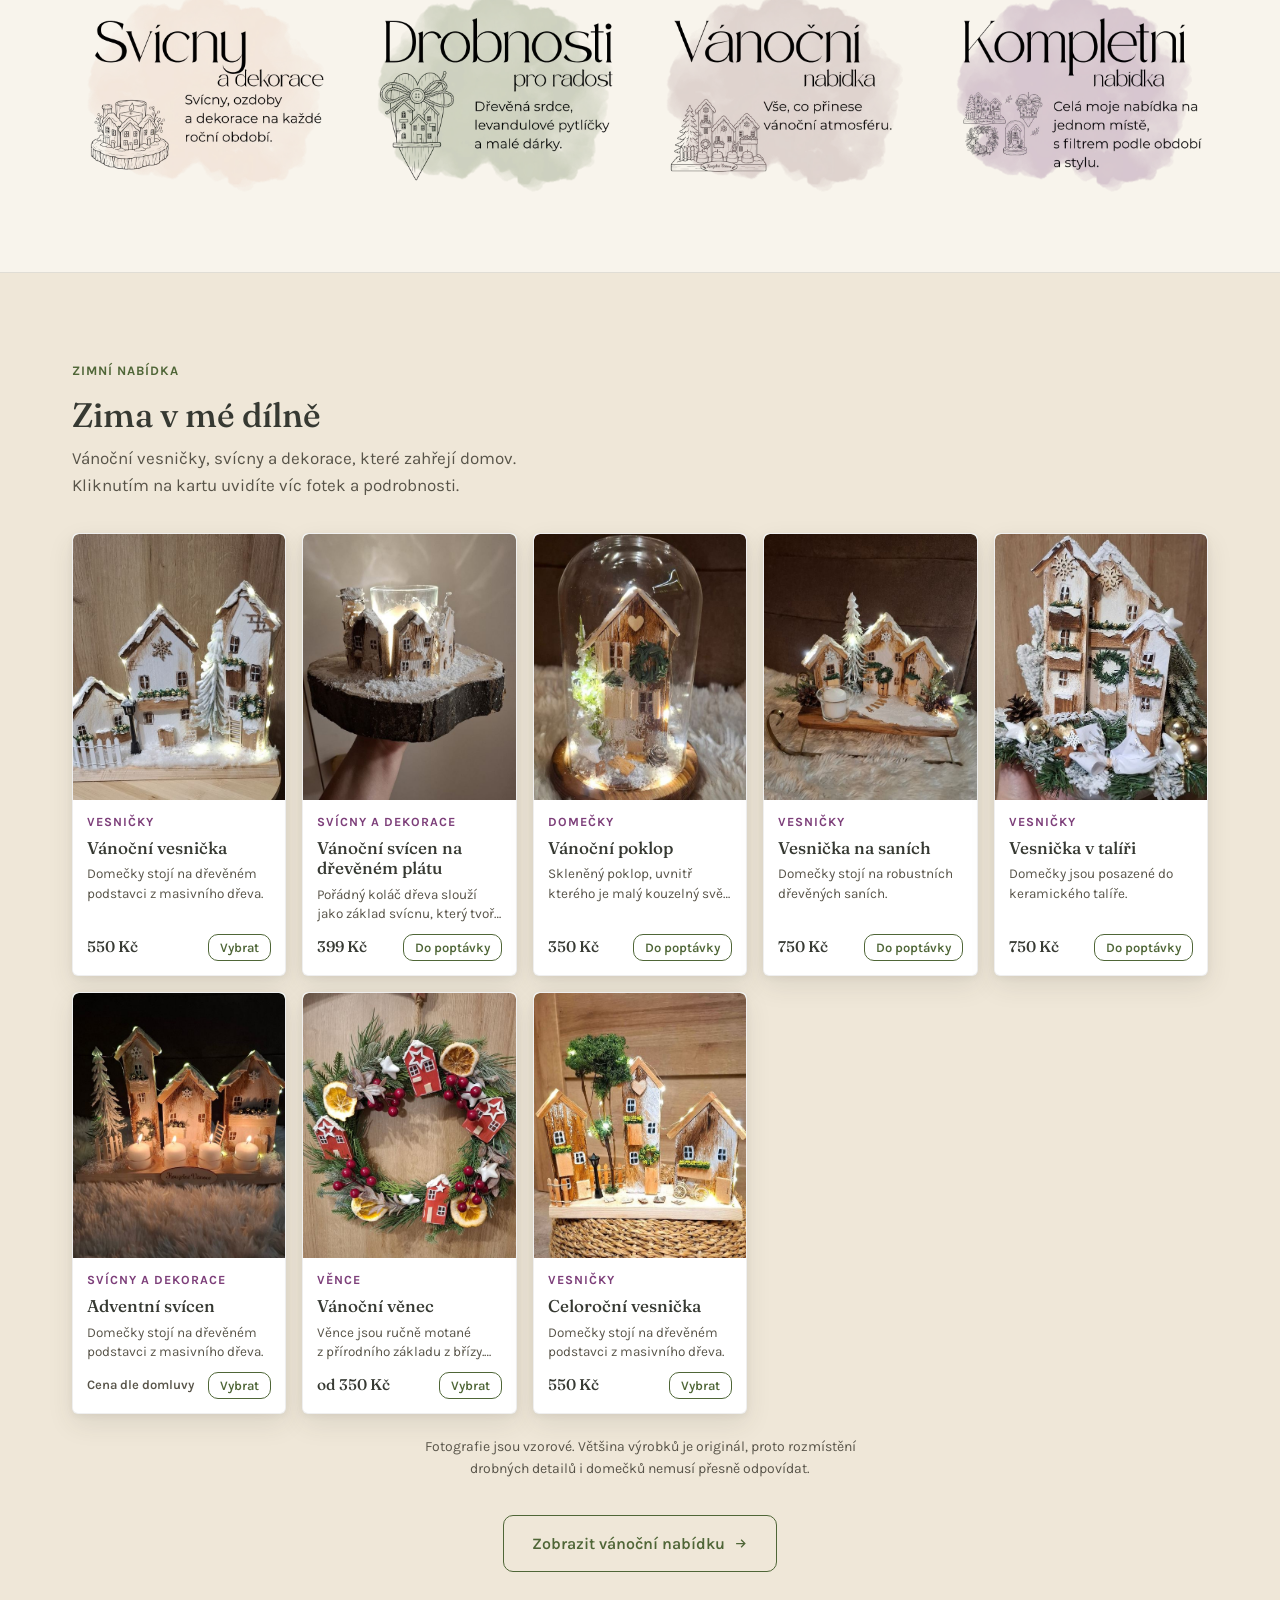
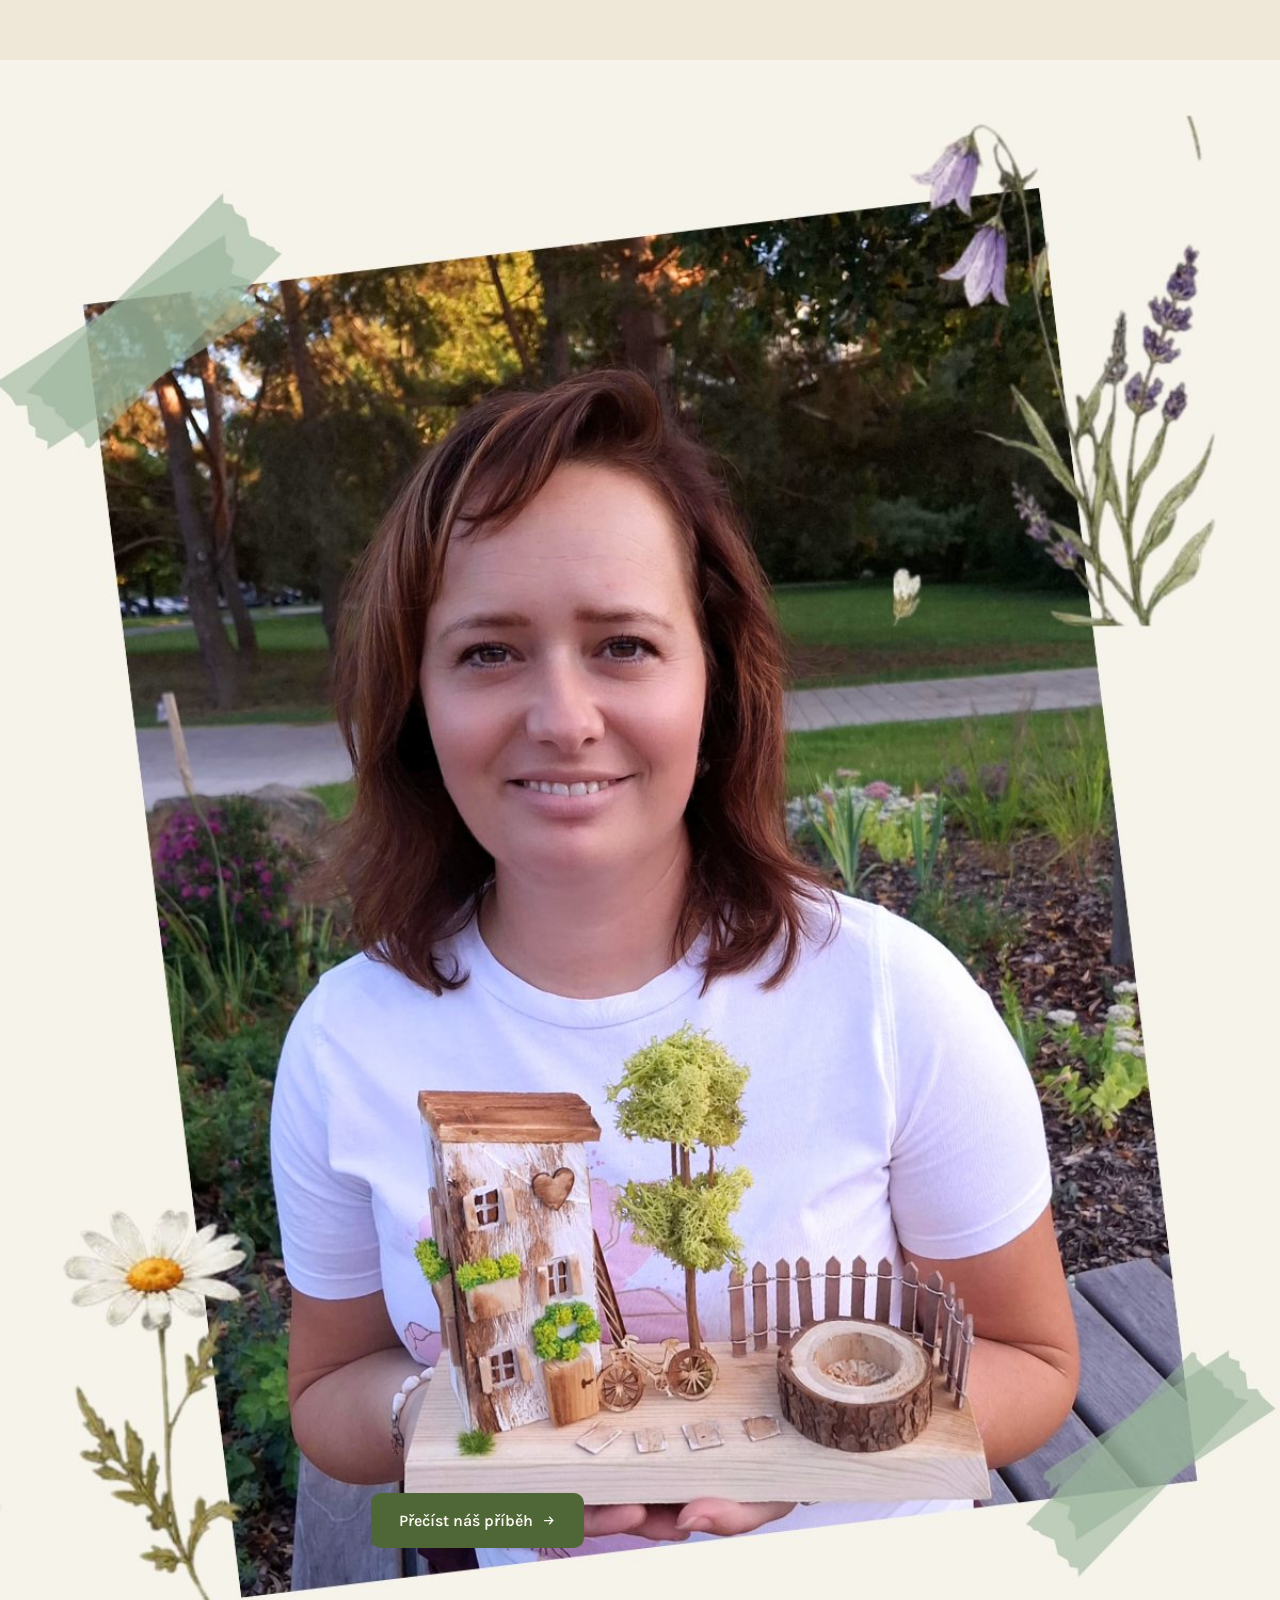
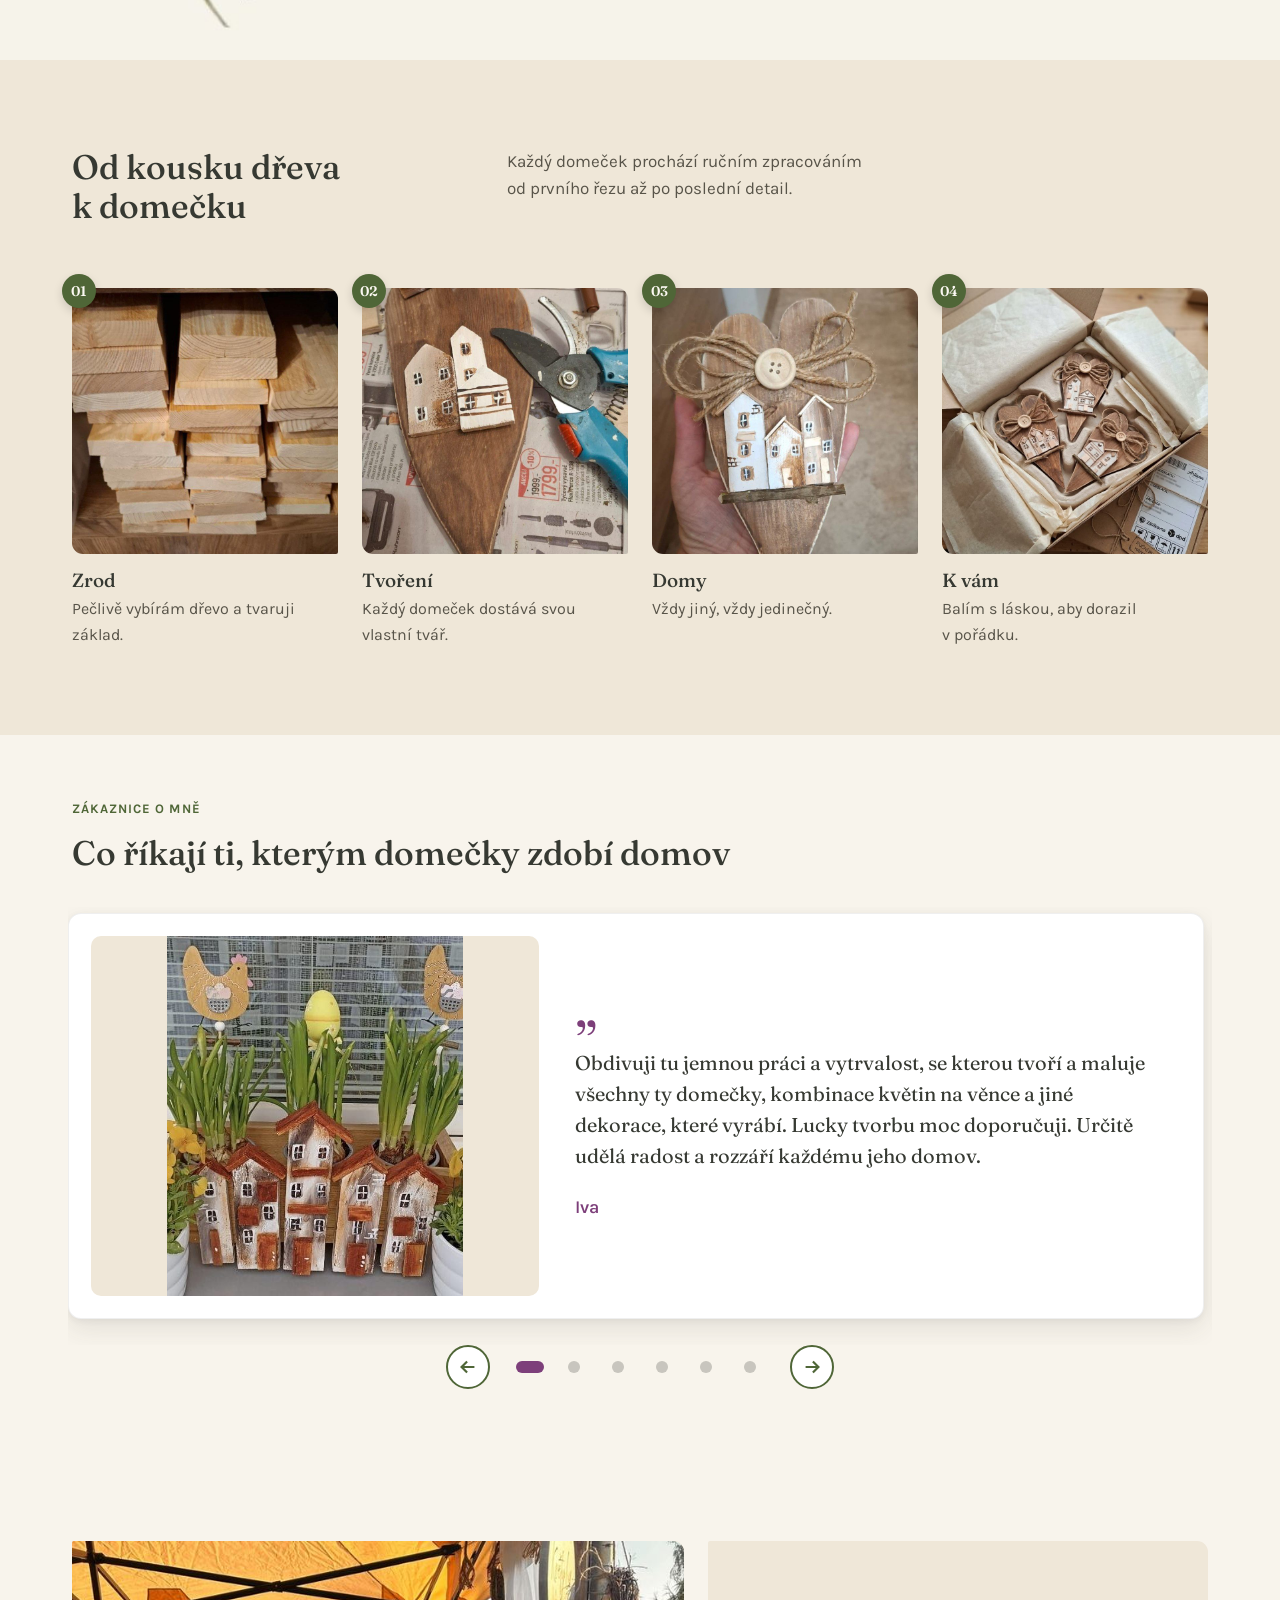
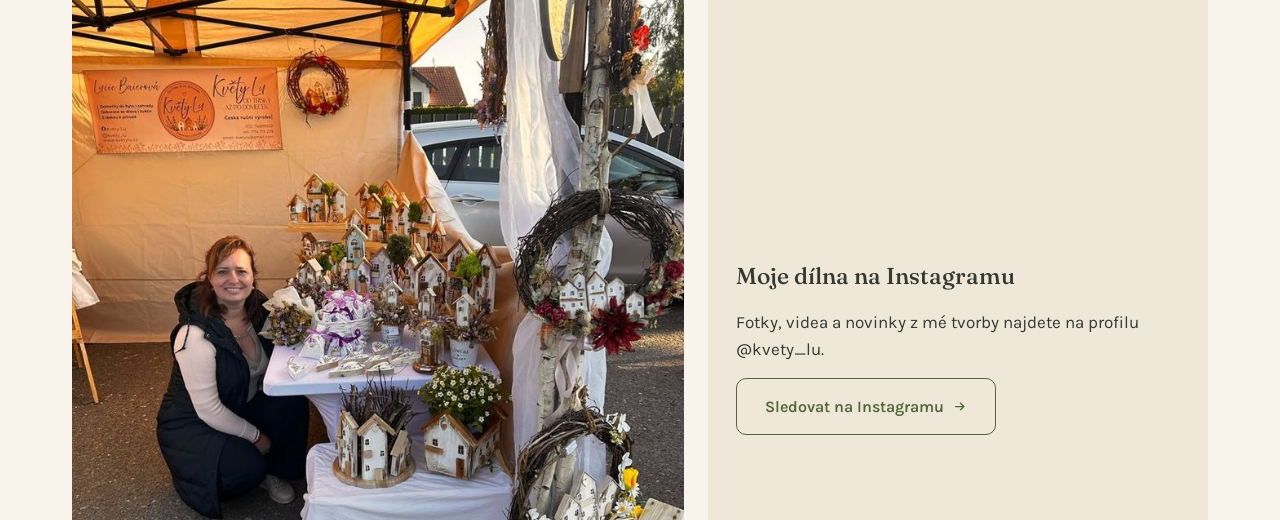
==== commit dcf515a2: "Úvodní stránka: pruh s termíny trhů pod bannerem Co-Authored-By: Claude Sonnet 5.5 <noreply@anthropi" ====
--- a/index.html
+++ b/index.html
@@ -84,6 +84,17 @@
 
 
 
+<section class="trhy-strip" aria-label="Kde mě potkáte">
+  <div class="wrap">
+    <span class="ts-label">Kde mě potkáte</span>
+    <ul class="ts-list">
+      <li><b>28.–29. 11.</b> <a href="https://www.zamek-sychrov.cz/cs/akce/10402-adventni-trhy-na-sychrove" target="_blank" rel="noopener">Vánoční trhy na zámku Sychrov</a></li>
+      <li><b>13. 12.</b> Dubany u Pardubic</li>
+    </ul>
+    <a class="ts-more" href="https://www.instagram.com/kvety_lu?stkn=aHhkcTd0anBrYmN1" target="_blank" rel="noopener">Další termíny na Instagramu @kvety_lu</a>
+  </div>
+</section>
+
 <section class="usp">
   <div class="wrap usp-row">
     <div class="usp-item">
@@ -250,13 +261,6 @@
         <a href="https://www.instagram.com/kvety_lu?stkn=aHhkcTd0anBrYmN1" target="_blank" rel="noopener" class="btn btn-outline" style="align-self:flex-start;">Sledovat na Instagramu
           <svg viewBox="0 0 24 24" fill="none" stroke="currentColor" stroke-width="2"><path d="M5 12h14M13 6l6 6-6 6"/></svg>
         </a>
-        </div>
-      </div>
-      <div class="found-box b2">
-        <div>
-          <h3>Kde mě potkáte</h3>
-          <ul class="trhy"><li><b>28.–29. 11.</b> <a href="https://www.zamek-sychrov.cz/cs/akce/10402-adventni-trhy-na-sychrove" target="_blank" rel="noopener">Vánoční trhy na zámku Sychrov</a></li><li><b>13. 12.</b> Dubany u Pardubic</li></ul>
-          <p class="trhy-note">Další termíny přidávám na Instagramu @kvety_lu.</p>
         </div>
       </div>
     </div>
--- a/style.css
+++ b/style.css
@@ -851,3 +851,14 @@
 .story-duo .story-photo{ position:static; }
 @media (max-width:860px){ .story-duo{ grid-template-columns:1fr; gap:28px; margin-top:48px; } .story-duo .story-photo{ order:0; } }
 .found-box .trhy a{color:inherit;text-decoration:underline;text-underline-offset:3px;text-decoration-thickness:1px}.found-box .trhy a:hover{text-decoration-thickness:2px}
+
+/* Pruh s trhy pod bannerem */
+.trhy-strip{ background: var(--lavender-deep); color:#fff; padding:14px 0; }
+.trhy-strip .wrap{ display:flex; flex-wrap:wrap; align-items:center; justify-content:center; gap:8px 28px; }
+.trhy-strip .ts-label{ font-family:'Fraunces',serif; font-size:19px; font-weight:600; }
+.trhy-strip .ts-list{ list-style:none; margin:0; padding:0; display:flex; flex-wrap:wrap; gap:6px 26px; }
+.trhy-strip .ts-list li{ font-size:16px; line-height:1.35; }
+.trhy-strip a{ color:inherit; text-decoration:underline; text-underline-offset:3px; text-decoration-thickness:1px; }
+.trhy-strip a:hover{ text-decoration-thickness:2px; }
+.trhy-strip .ts-more{ font-size:14px; opacity:.85; }
+@media (max-width:700px){ .trhy-strip{ padding:14px 0; } .trhy-strip .wrap{ flex-direction:column; align-items:flex-start; gap:6px; } .trhy-strip .ts-list{ flex-direction:column; gap:4px; } }
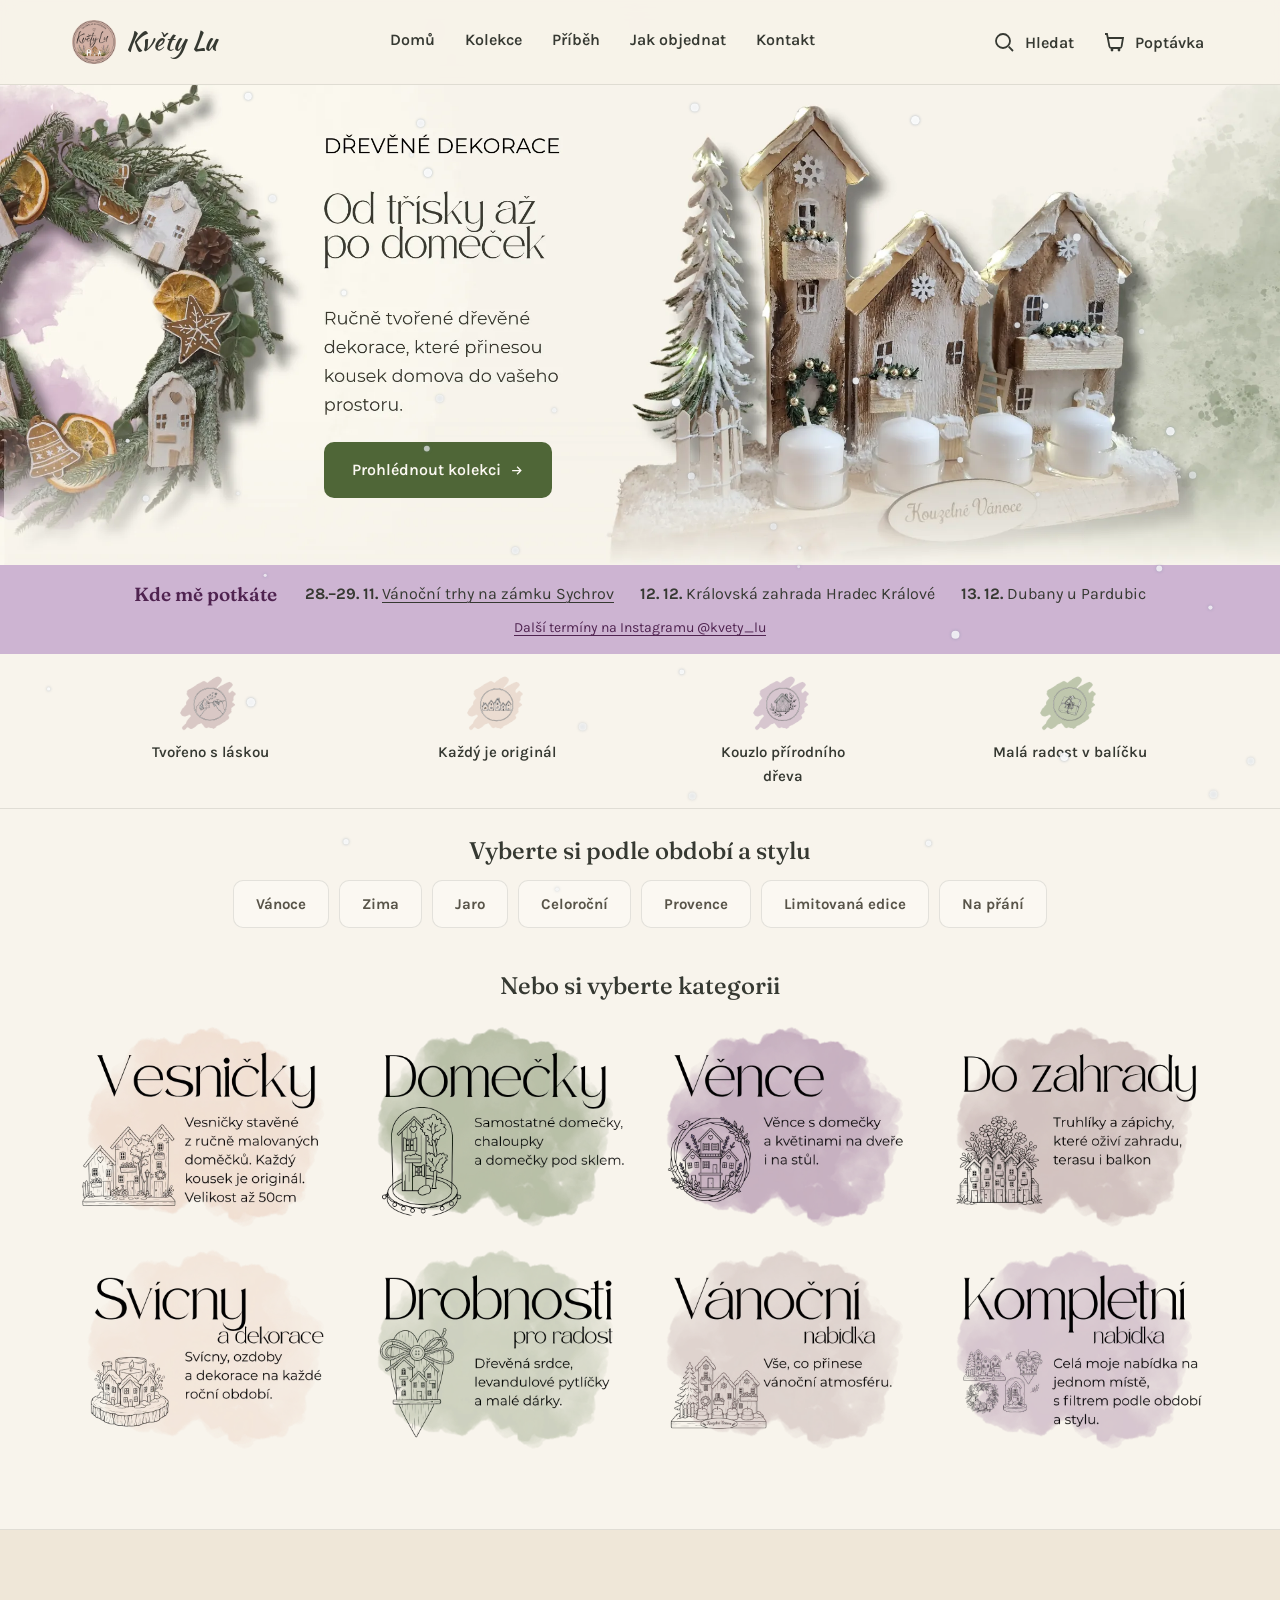
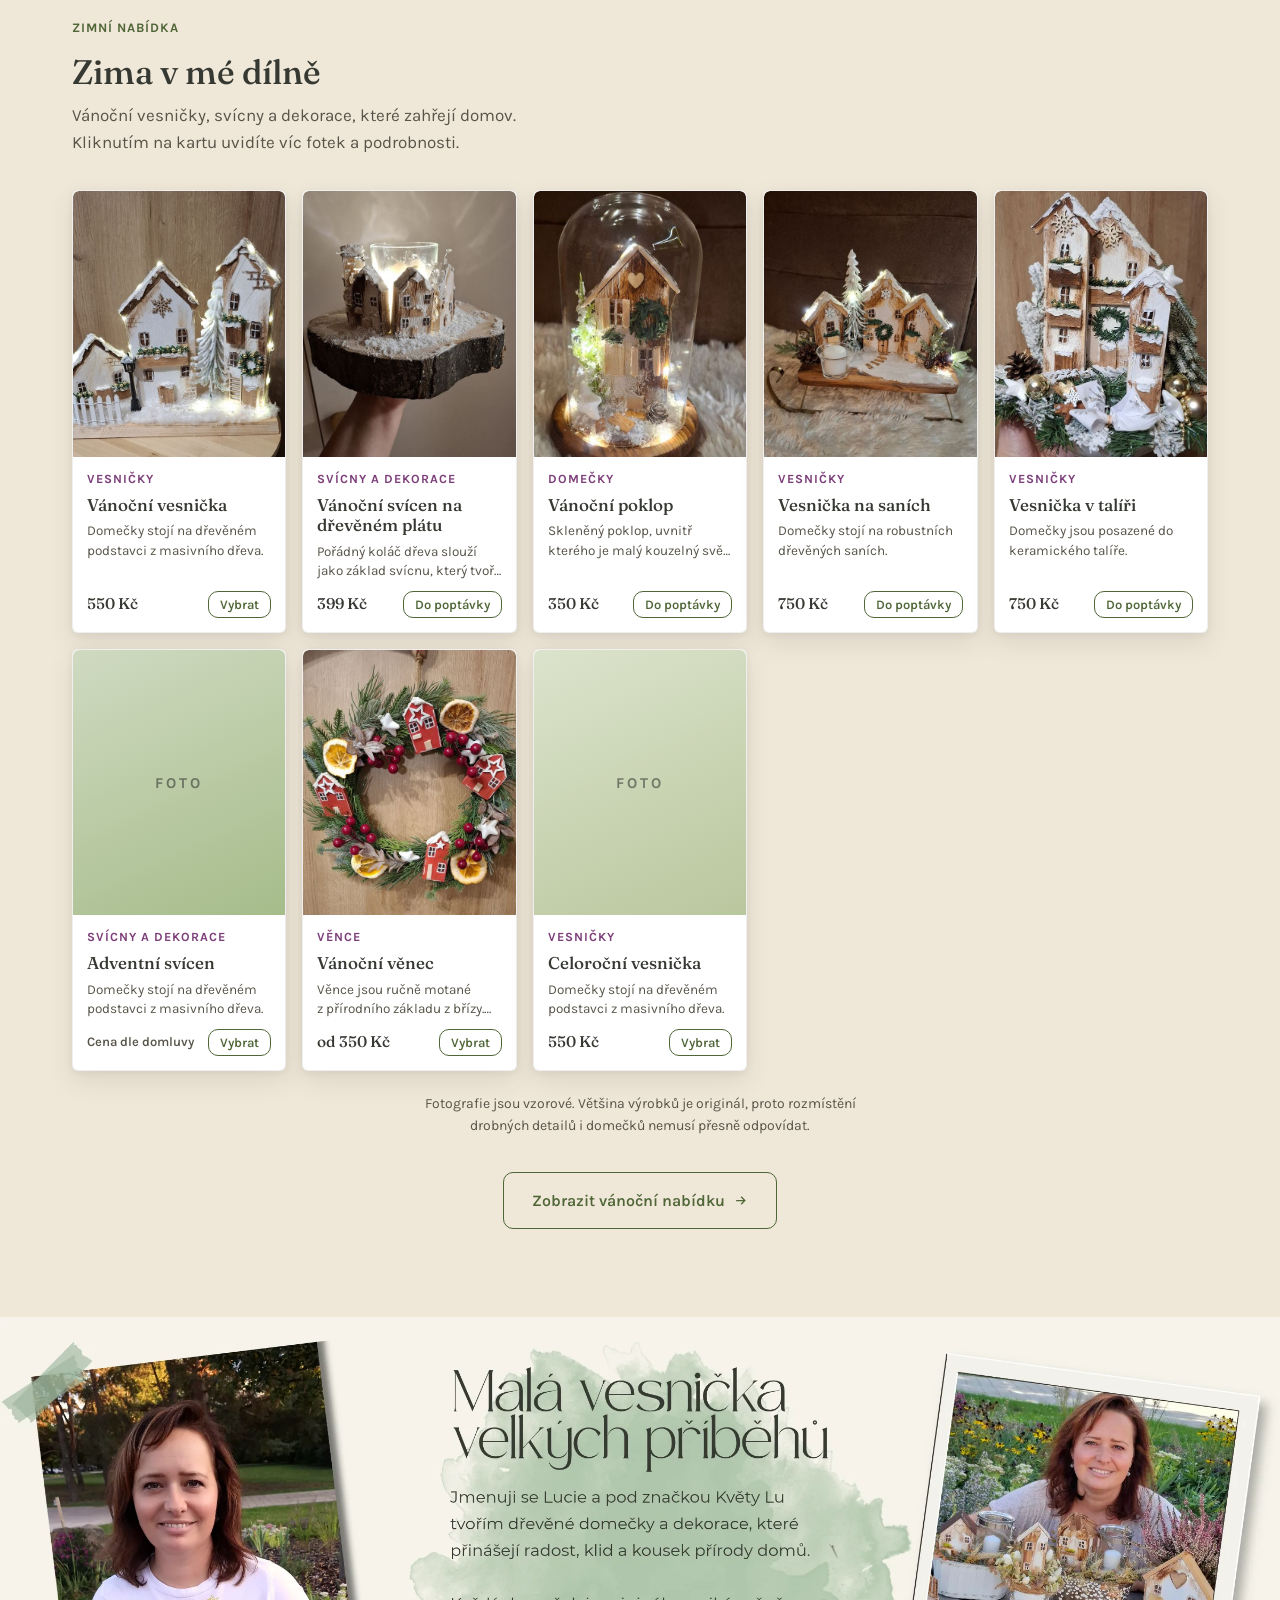
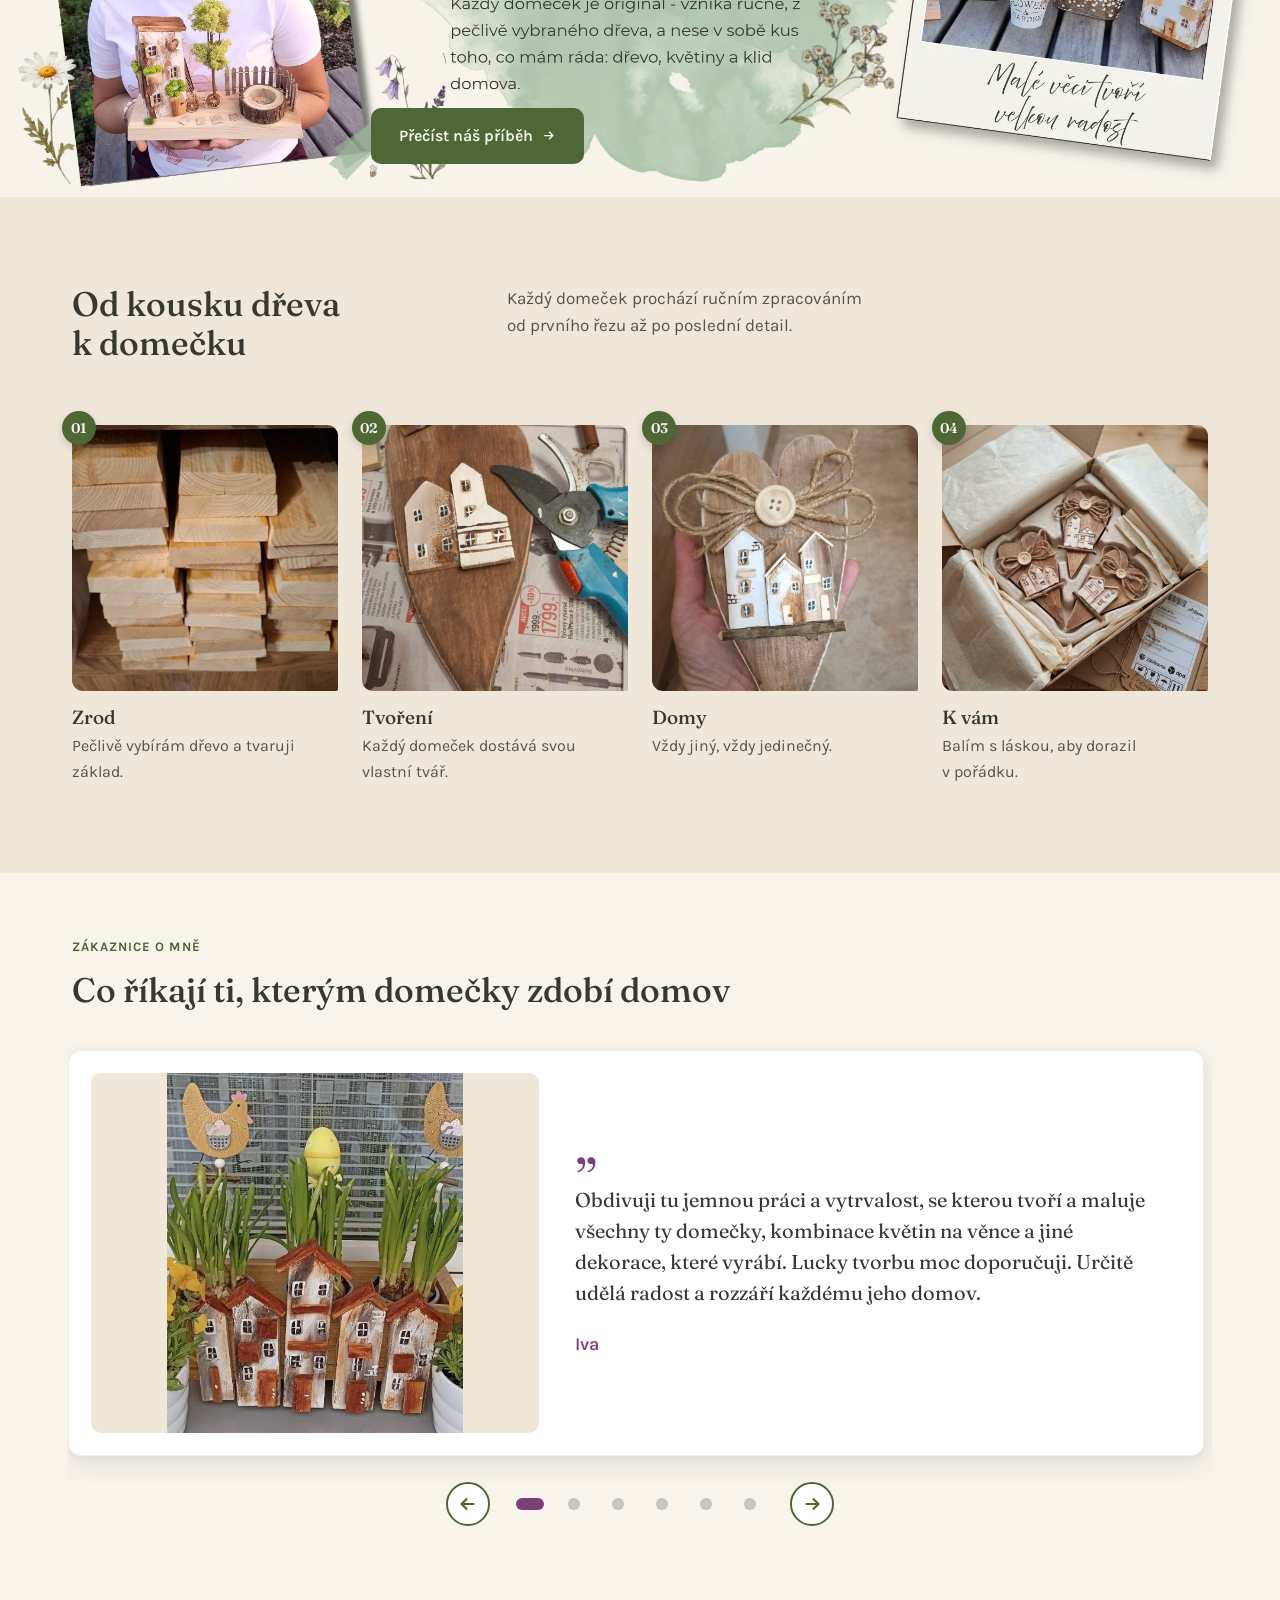
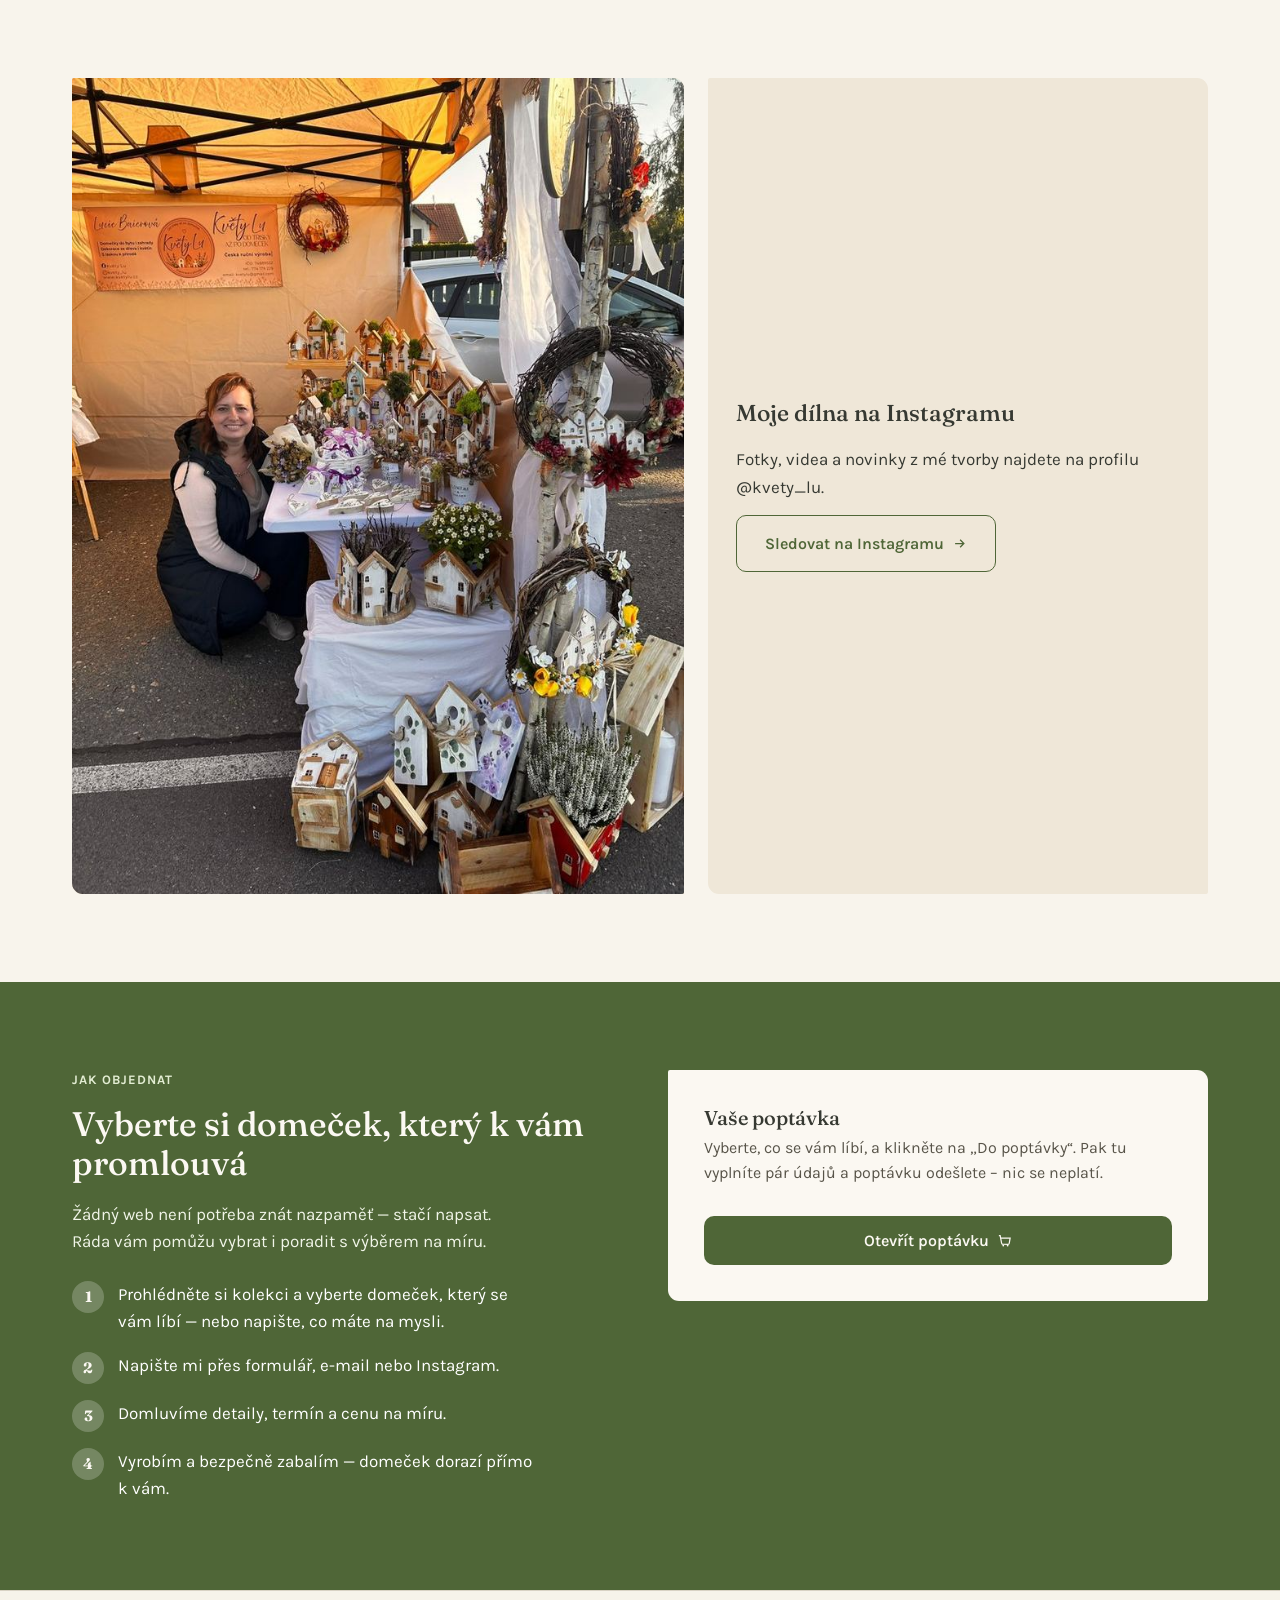
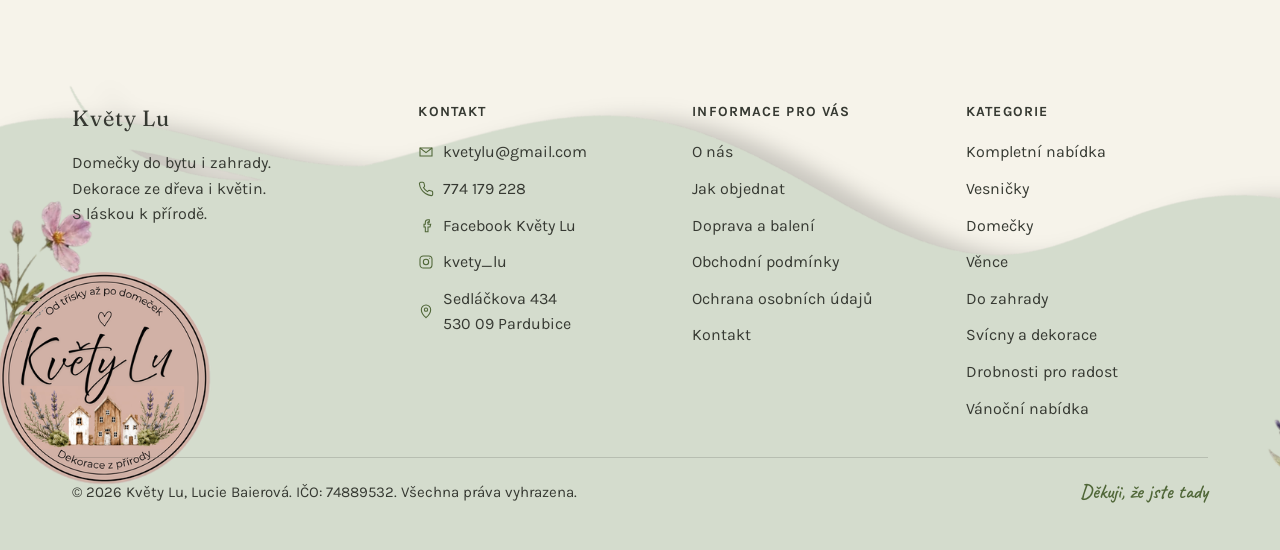
==== commit d08c7e20: "Trhy: přidán termín 12. 12. Královská zahrada Hradec Králové Co-Authored-By: Claude Sonnet 5.5 <nore" ====
--- a/index.html
+++ b/index.html
@@ -89,6 +89,7 @@
     <span class="ts-label">Kde mě potkáte</span>
     <ul class="ts-list">
       <li><b>28.–29. 11.</b> <a href="https://www.zamek-sychrov.cz/cs/akce/10402-adventni-trhy-na-sychrove" target="_blank" rel="noopener">Vánoční trhy na zámku Sychrov</a></li>
+      <li><b>12. 12.</b> Královská zahrada Hradec Králové</li>
       <li><b>13. 12.</b> Dubany u Pardubic</li>
     </ul>
     <a class="ts-more" href="https://www.instagram.com/kvety_lu?stkn=aHhkcTd0anBrYmN1" target="_blank" rel="noopener">Další termíny na Instagramu @kvety_lu</a>
--- a/style.css
+++ b/style.css
@@ -853,12 +853,12 @@
 .found-box .trhy a{color:inherit;text-decoration:underline;text-underline-offset:3px;text-decoration-thickness:1px}.found-box .trhy a:hover{text-decoration-thickness:2px}
 
 /* Pruh s trhy pod bannerem */
-.trhy-strip{ background: var(--lavender-deep); color:#fff; padding:14px 0; }
+.trhy-strip{ background:#CDB4D2; color: var(--ink); padding:14px 0; }
 .trhy-strip .wrap{ display:flex; flex-wrap:wrap; align-items:center; justify-content:center; gap:8px 28px; }
-.trhy-strip .ts-label{ font-family:'Fraunces',serif; font-size:19px; font-weight:600; }
+.trhy-strip .ts-label{ font-family:'Fraunces',serif; font-size:19px; font-weight:600; color: #4F2350; }
 .trhy-strip .ts-list{ list-style:none; margin:0; padding:0; display:flex; flex-wrap:wrap; gap:6px 26px; }
 .trhy-strip .ts-list li{ font-size:16px; line-height:1.35; }
 .trhy-strip a{ color:inherit; text-decoration:underline; text-underline-offset:3px; text-decoration-thickness:1px; }
 .trhy-strip a:hover{ text-decoration-thickness:2px; }
-.trhy-strip .ts-more{ font-size:14px; opacity:.85; }
+.trhy-strip .ts-more{ font-size:14px; color: #4F2350; }
 @media (max-width:700px){ .trhy-strip{ padding:14px 0; } .trhy-strip .wrap{ flex-direction:column; align-items:flex-start; gap:6px; } .trhy-strip .ts-list{ flex-direction:column; gap:4px; } }
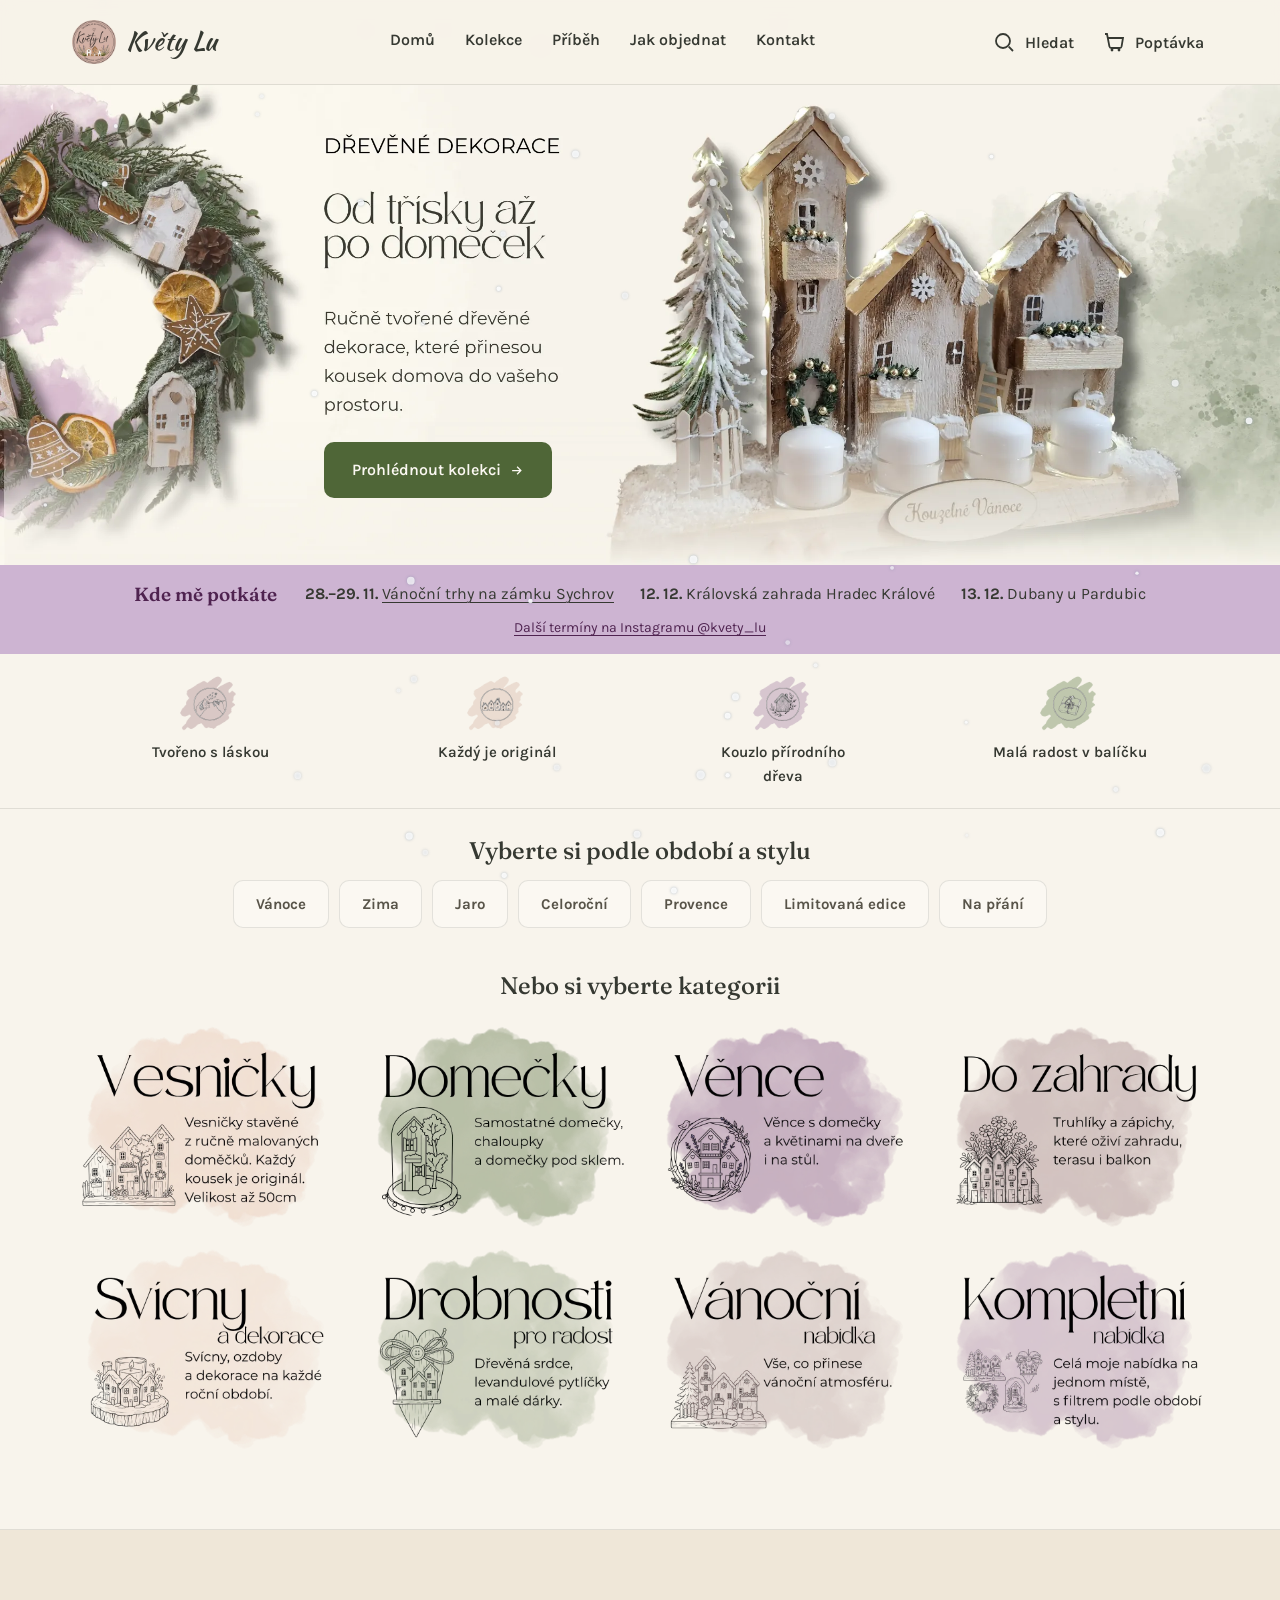
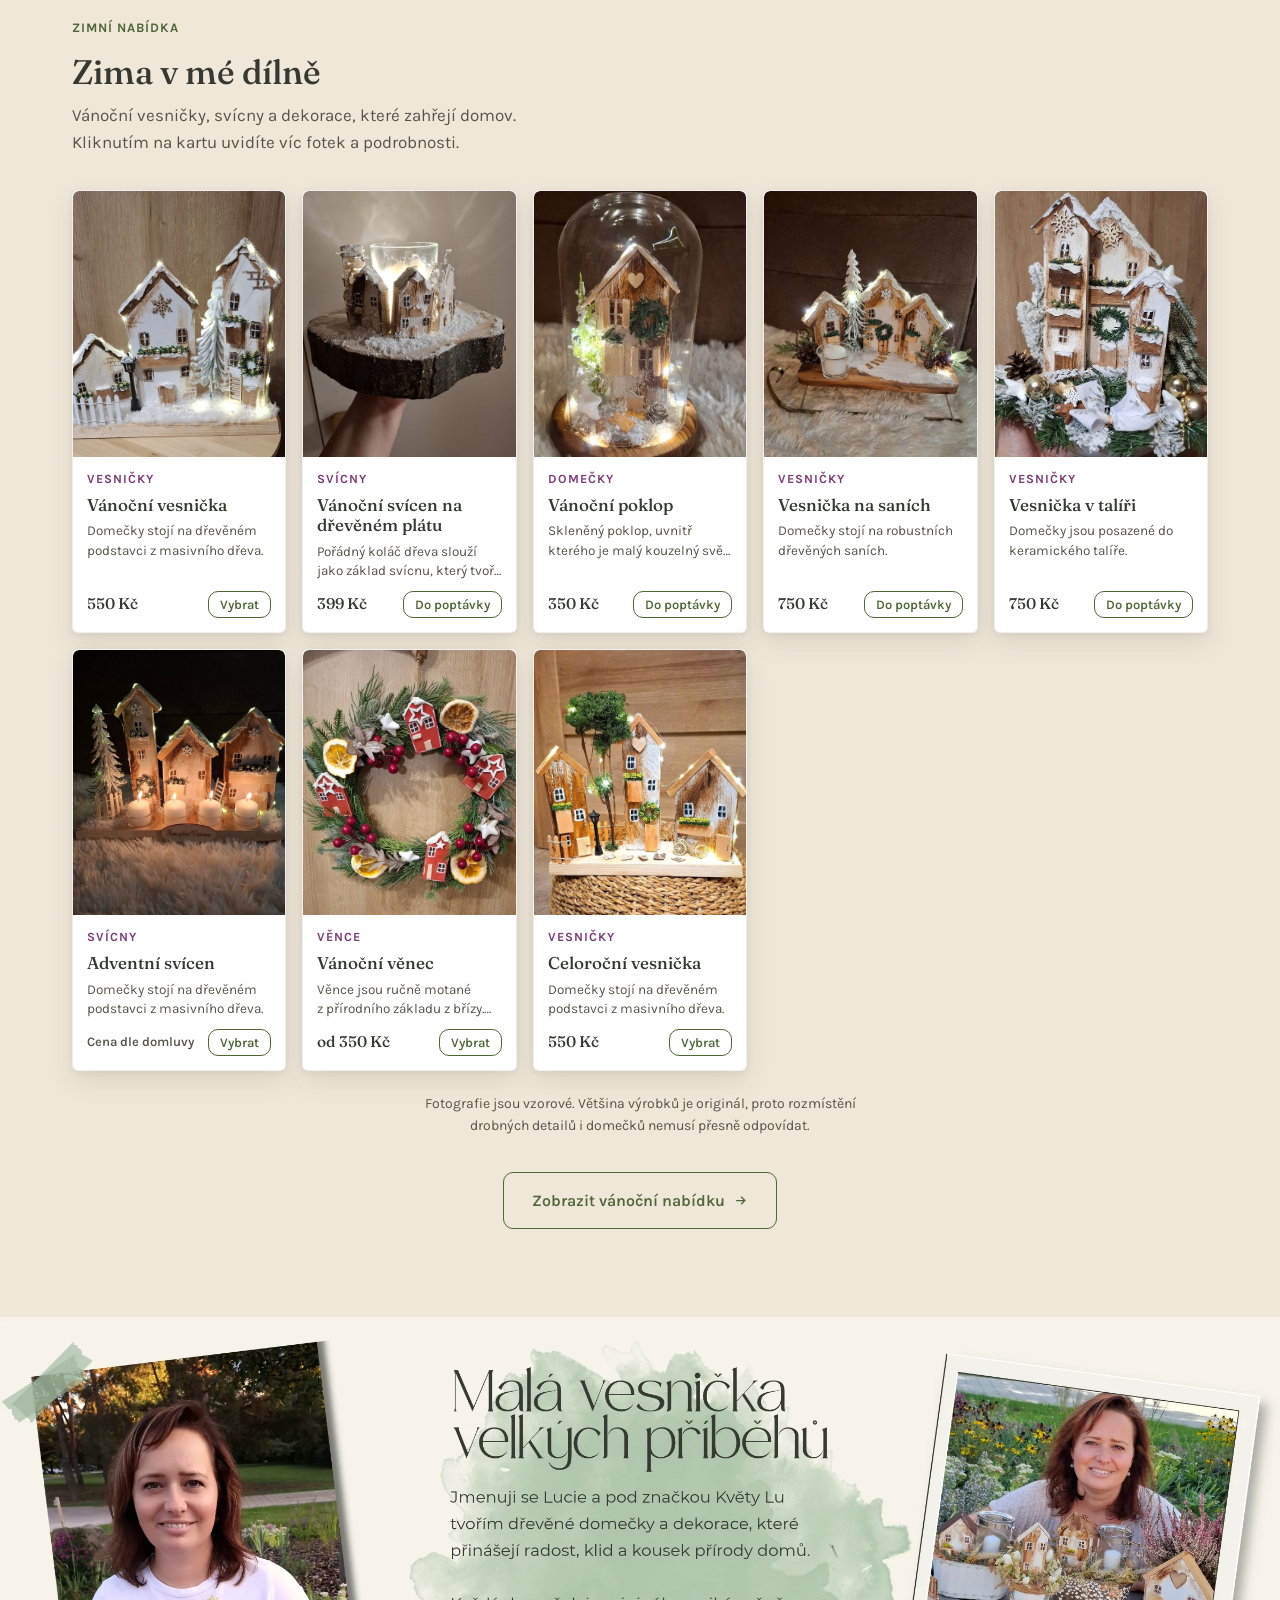
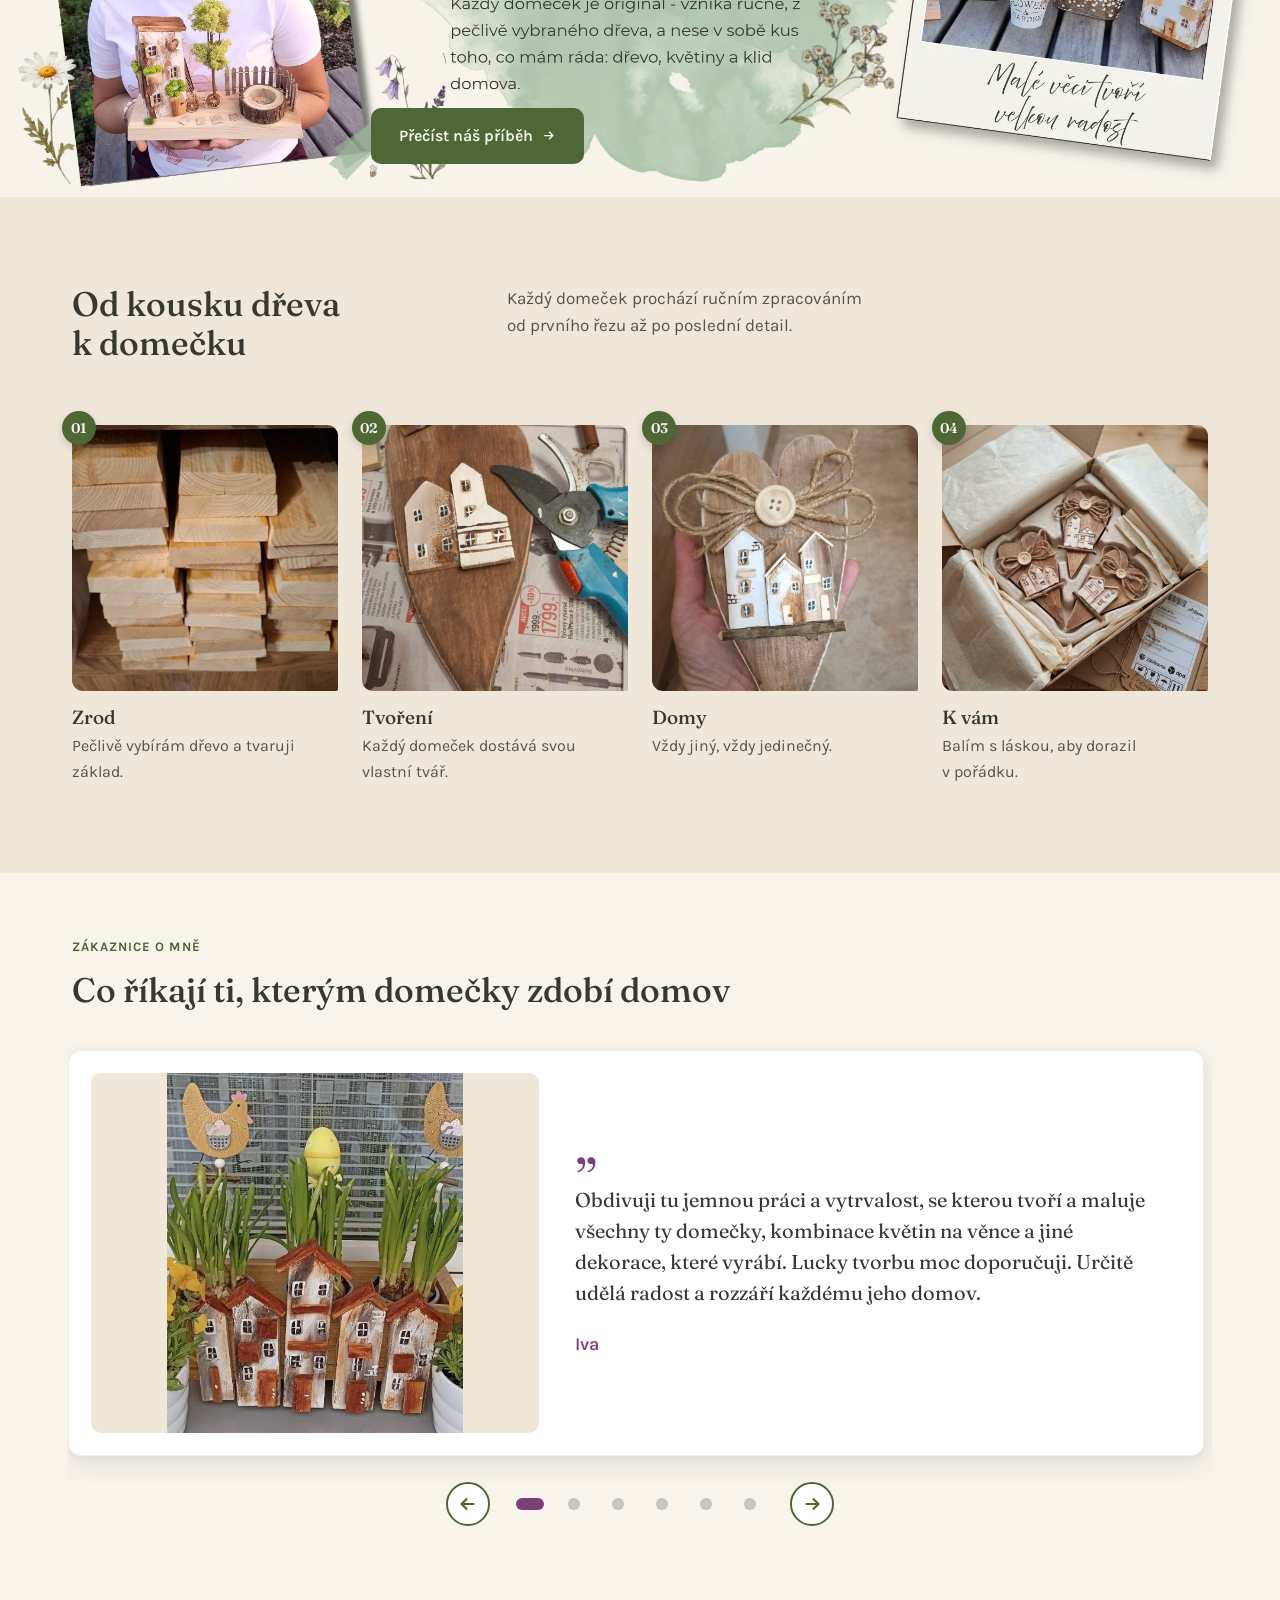
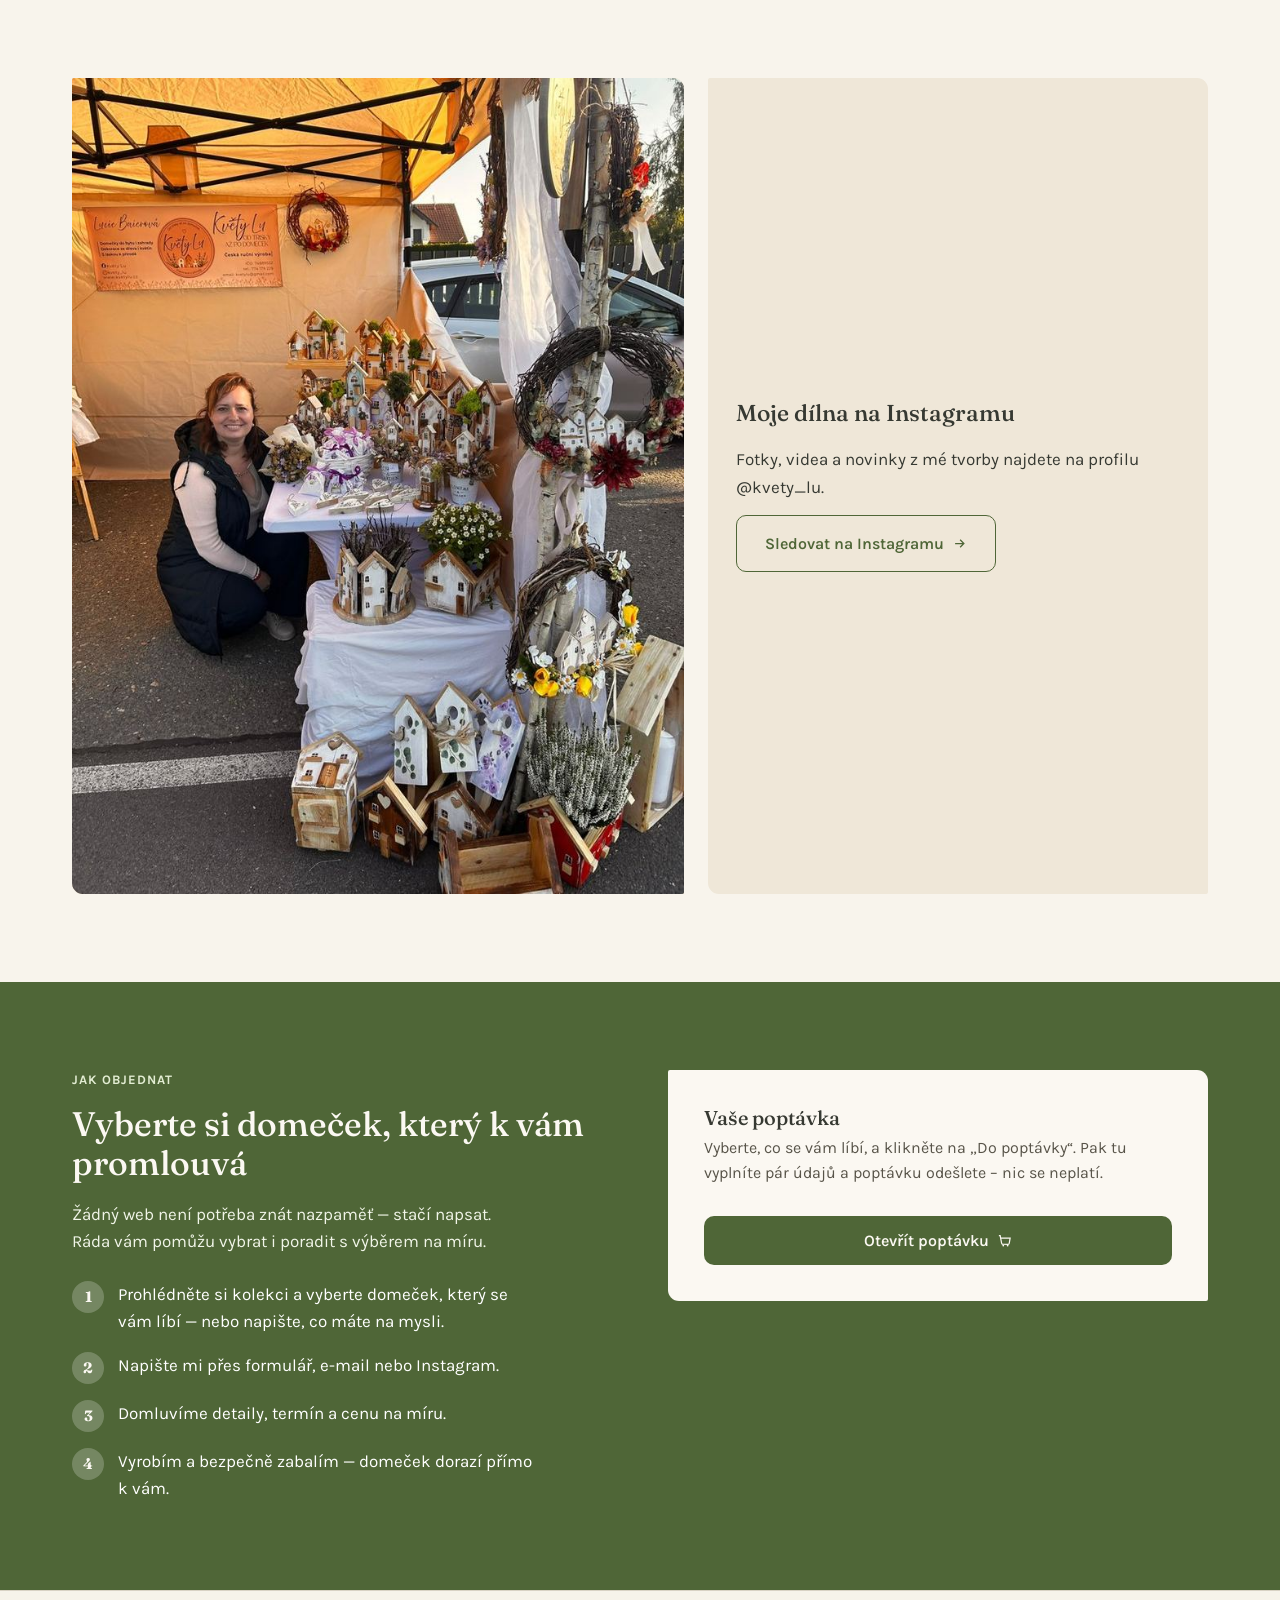
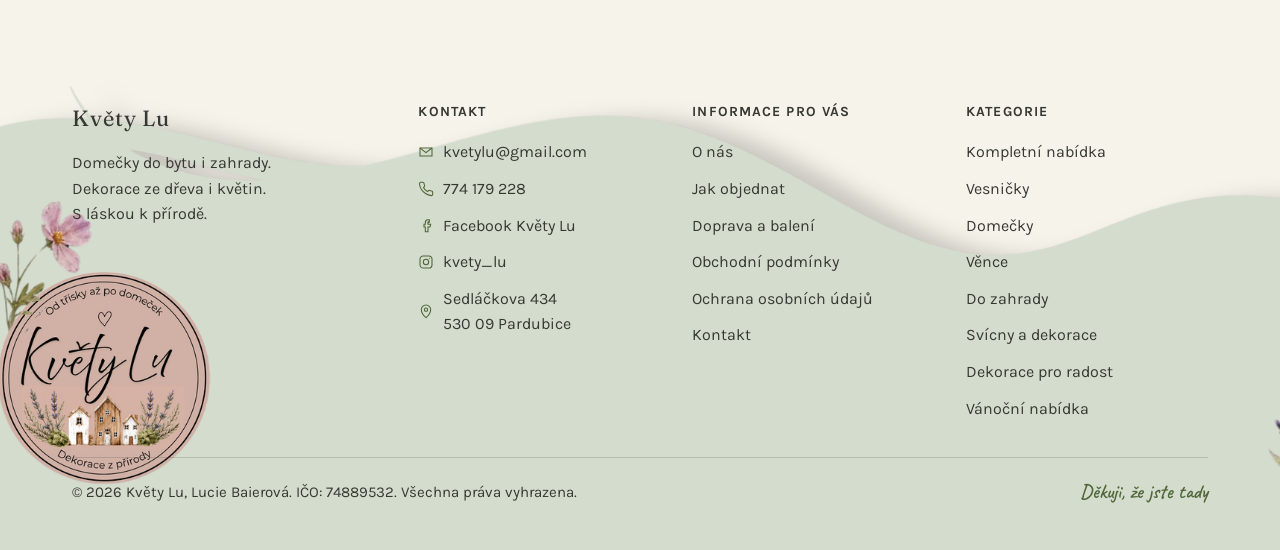
==== commit f4bb103c: "Kategorie: Svícny a Dekorace pro radost (ozdoby, slepice, srdce, pytlíčky), staré odkazy přesměrován" ====
--- a/index.html
+++ b/index.html
@@ -141,14 +141,14 @@
         <span class="tile-txt"><h3>Do zahrady</h3><p>Truhlíky a zápichy, které oživí zahradu, terasu i balkon.</p></span>
         <span class="tile-go">Zobrazit <svg viewBox="0 0 24 24" fill="none" stroke="currentColor" stroke-width="2" aria-hidden="true"><path d="M5 12h14M13 6l6 6-6 6"/></svg></span>
       </a>
-      <a href="kategorie.html?k=svicny-a-dekorace" class="cat-tile g5">
-        <img class="tile-img" src="assets/kategorie/kat-svicny-dekorace.webp" alt="Svícny a dekorace: svícny, ozdoby a dekorace na každé roční období" onload="this.parentNode.classList.add('has-img')" onerror="if(this.src.indexOf('.webp')>0){this.src=this.src.replace('.webp','.png')}else{this.remove()}">
+      <a href="kategorie.html?k=svicny" class="cat-tile g5">
+        <img class="tile-img" src="assets/kategorie/kat-svicny-dekorace.webp" alt="Svícny: svícny a lucerny, které rozsvítí domov" onload="this.parentNode.classList.add('has-img')" onerror="if(this.src.indexOf('.webp')>0){this.src=this.src.replace('.webp','.png')}else{this.remove()}">
         <span class="tile-txt"><h3>Svícny a dekorace</h3><p>Svícny, ozdoby a dekorace na každé roční období.</p></span>
         <span class="tile-go">Zobrazit <svg viewBox="0 0 24 24" fill="none" stroke="currentColor" stroke-width="2" aria-hidden="true"><path d="M5 12h14M13 6l6 6-6 6"/></svg></span>
       </a>
-      <a href="kategorie.html?k=drobnosti-pro-radost" class="cat-tile g6">
-        <img class="tile-img" src="assets/kategorie/kat-drobnosti.webp" alt="Drobnosti pro radost: dřevěná srdce, levandulové pytlíčky a malé dárky" onload="this.parentNode.classList.add('has-img')" onerror="if(this.src.indexOf('.webp')>0){this.src=this.src.replace('.webp','.png')}else{this.remove()}">
-        <span class="tile-txt"><h3>Drobnosti pro radost</h3><p>Dřevěná srdce, levandulové pytlíčky a malé dárky.</p></span>
+      <a href="kategorie.html?k=dekorace-pro-radost" class="cat-tile g6">
+        <img class="tile-img" src="assets/kategorie/kat-drobnosti.webp" alt="Dekorace pro radost: ozdoby, dřevěná srdce, levandulové pytlíčky a další dekorace" onload="this.parentNode.classList.add('has-img')" onerror="if(this.src.indexOf('.webp')>0){this.src=this.src.replace('.webp','.png')}else{this.remove()}">
+        <span class="tile-txt"><h3>Dekorace pro radost</h3><p>Dřevěná srdce, levandulové pytlíčky a malé dárky.</p></span>
         <span class="tile-go">Zobrazit <svg viewBox="0 0 24 24" fill="none" stroke="currentColor" stroke-width="2" aria-hidden="true"><path d="M5 12h14M13 6l6 6-6 6"/></svg></span>
       </a>
       <a href="kategorie.html?k=vanoce" class="cat-tile g7">
@@ -349,8 +349,8 @@
           <li><a href="kategorie.html?k=domecky">Domečky</a></li>
           <li><a href="kategorie.html?k=vence">Věnce</a></li>
           <li><a href="kategorie.html?k=do-zahrady">Do zahrady</a></li>
-          <li><a href="kategorie.html?k=svicny-a-dekorace">Svícny a dekorace</a></li>
-          <li><a href="kategorie.html?k=drobnosti-pro-radost">Drobnosti pro radost</a></li>
+          <li><a href="kategorie.html?k=svicny">Svícny a dekorace</a></li>
+          <li><a href="kategorie.html?k=dekorace-pro-radost">Dekorace pro radost</a></li>
           <li><a href="kategorie.html?k=vanoce">Vánoční nabídka</a></li>
         </ul>
       </div>
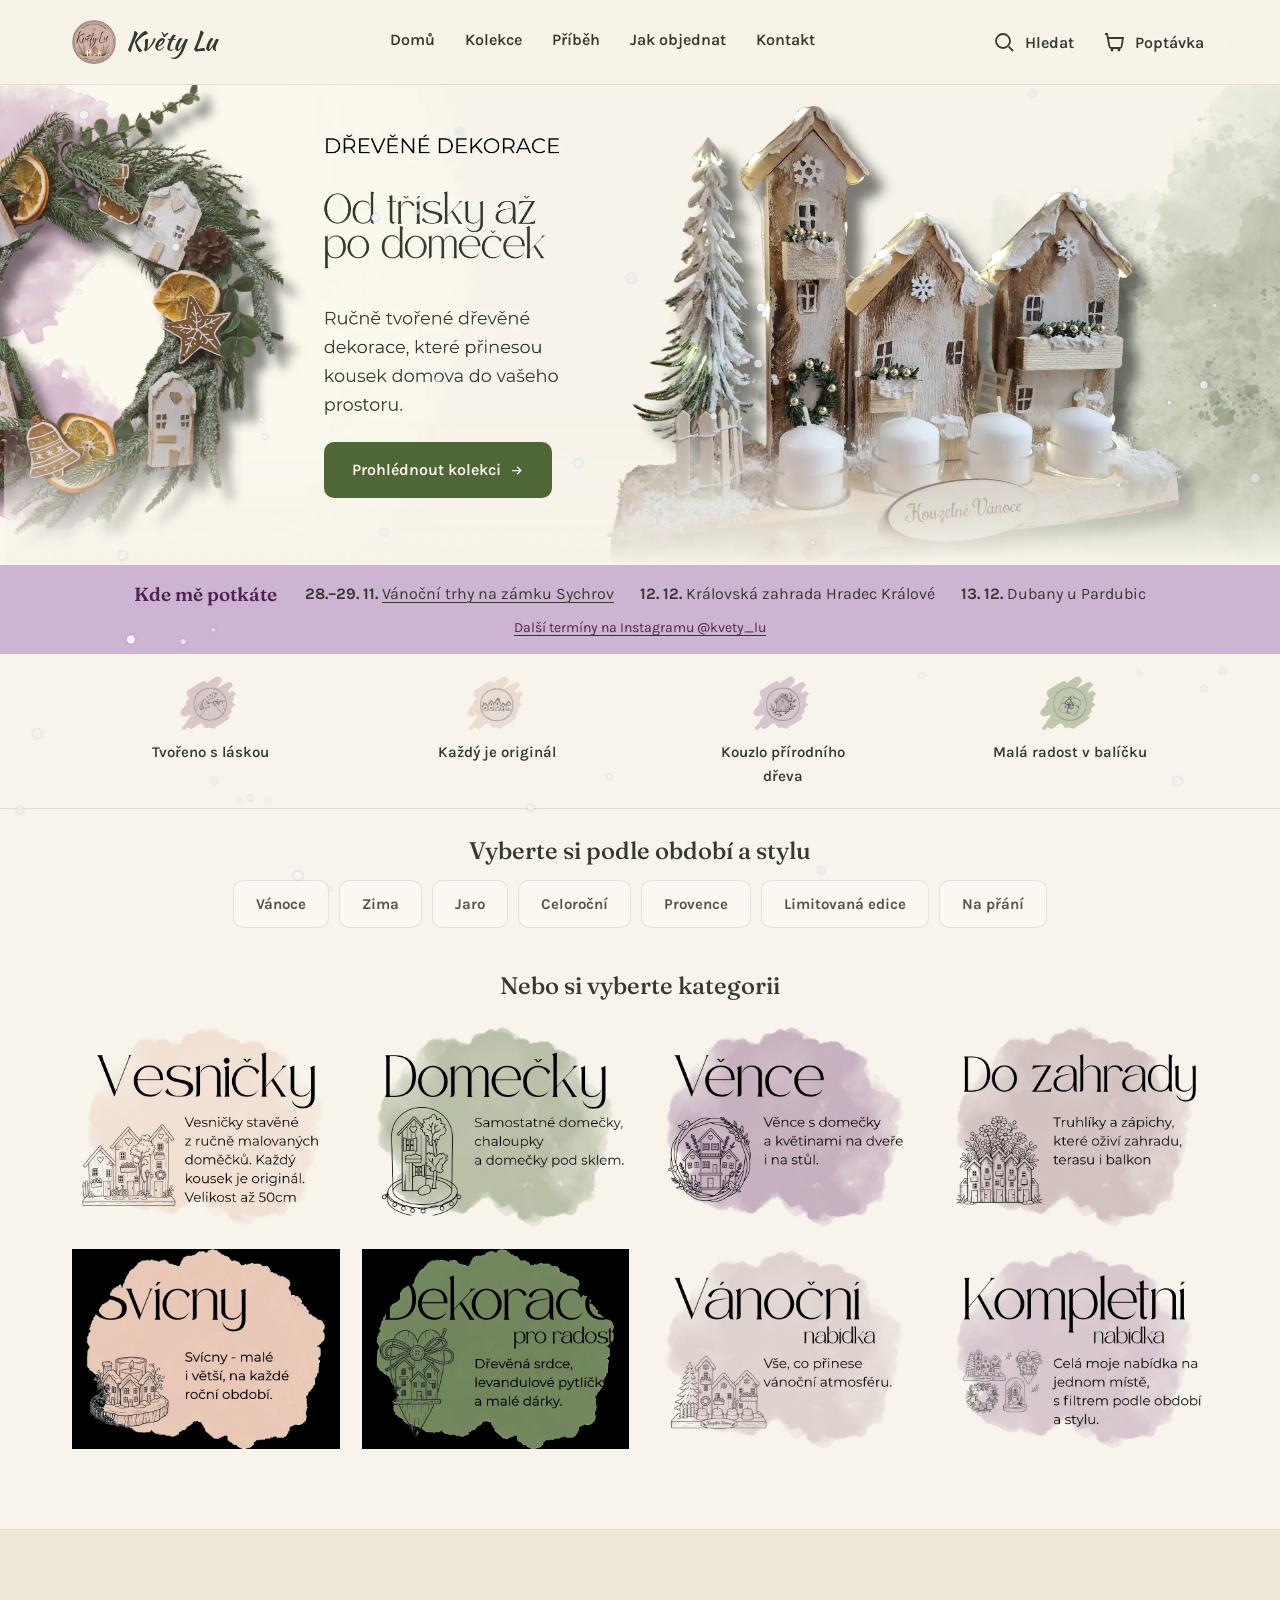
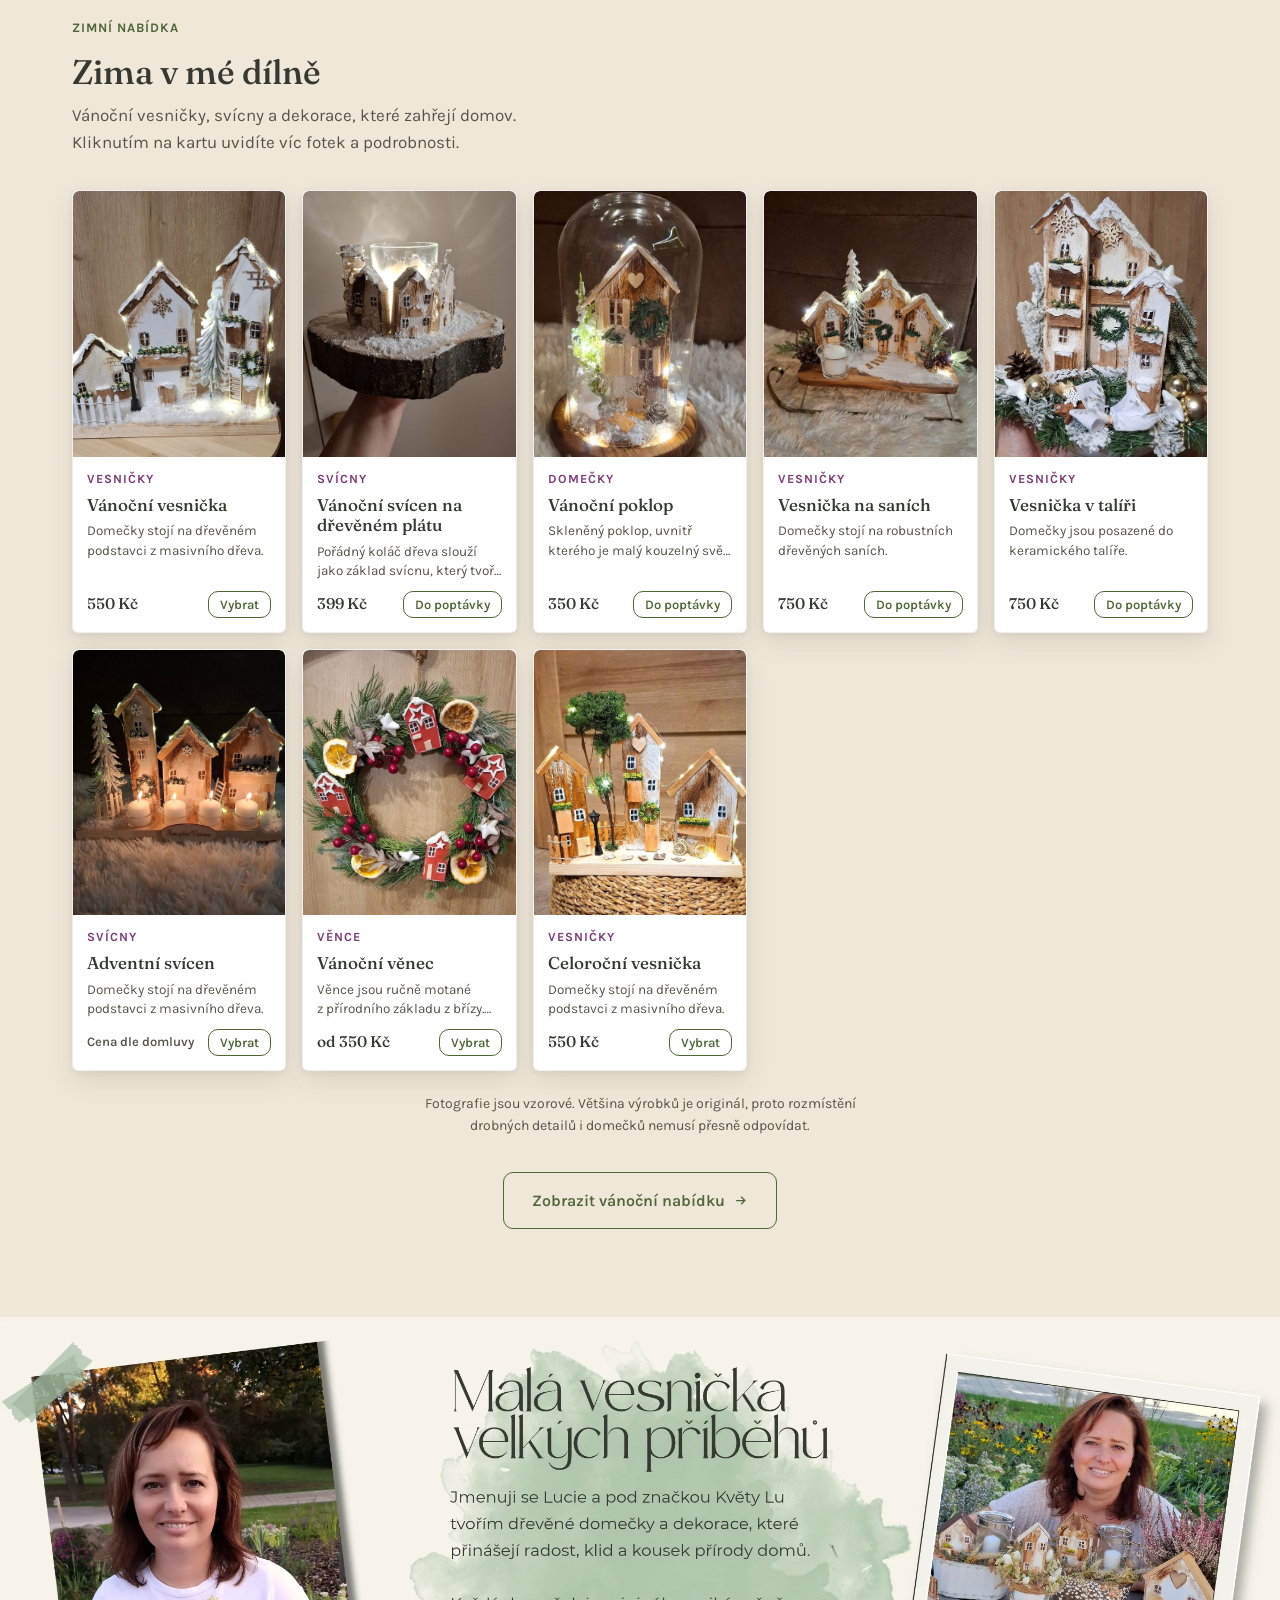
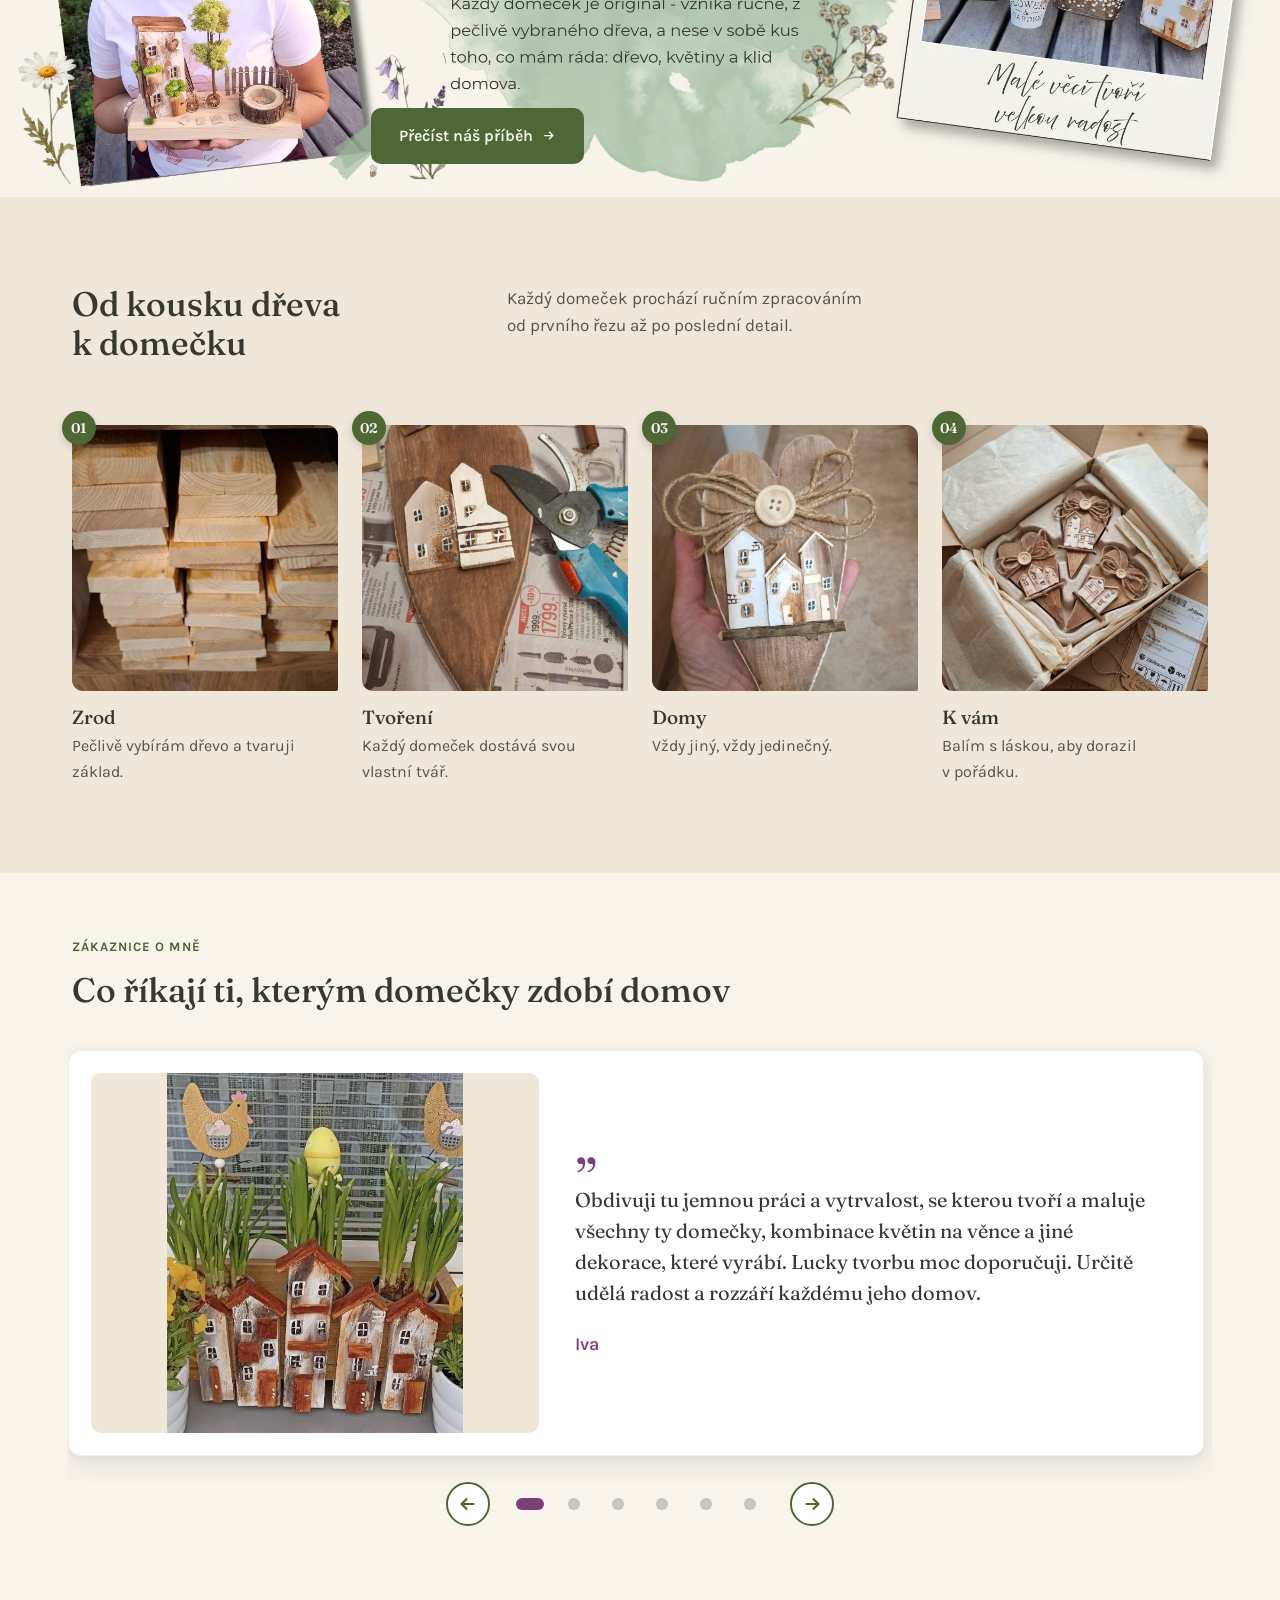
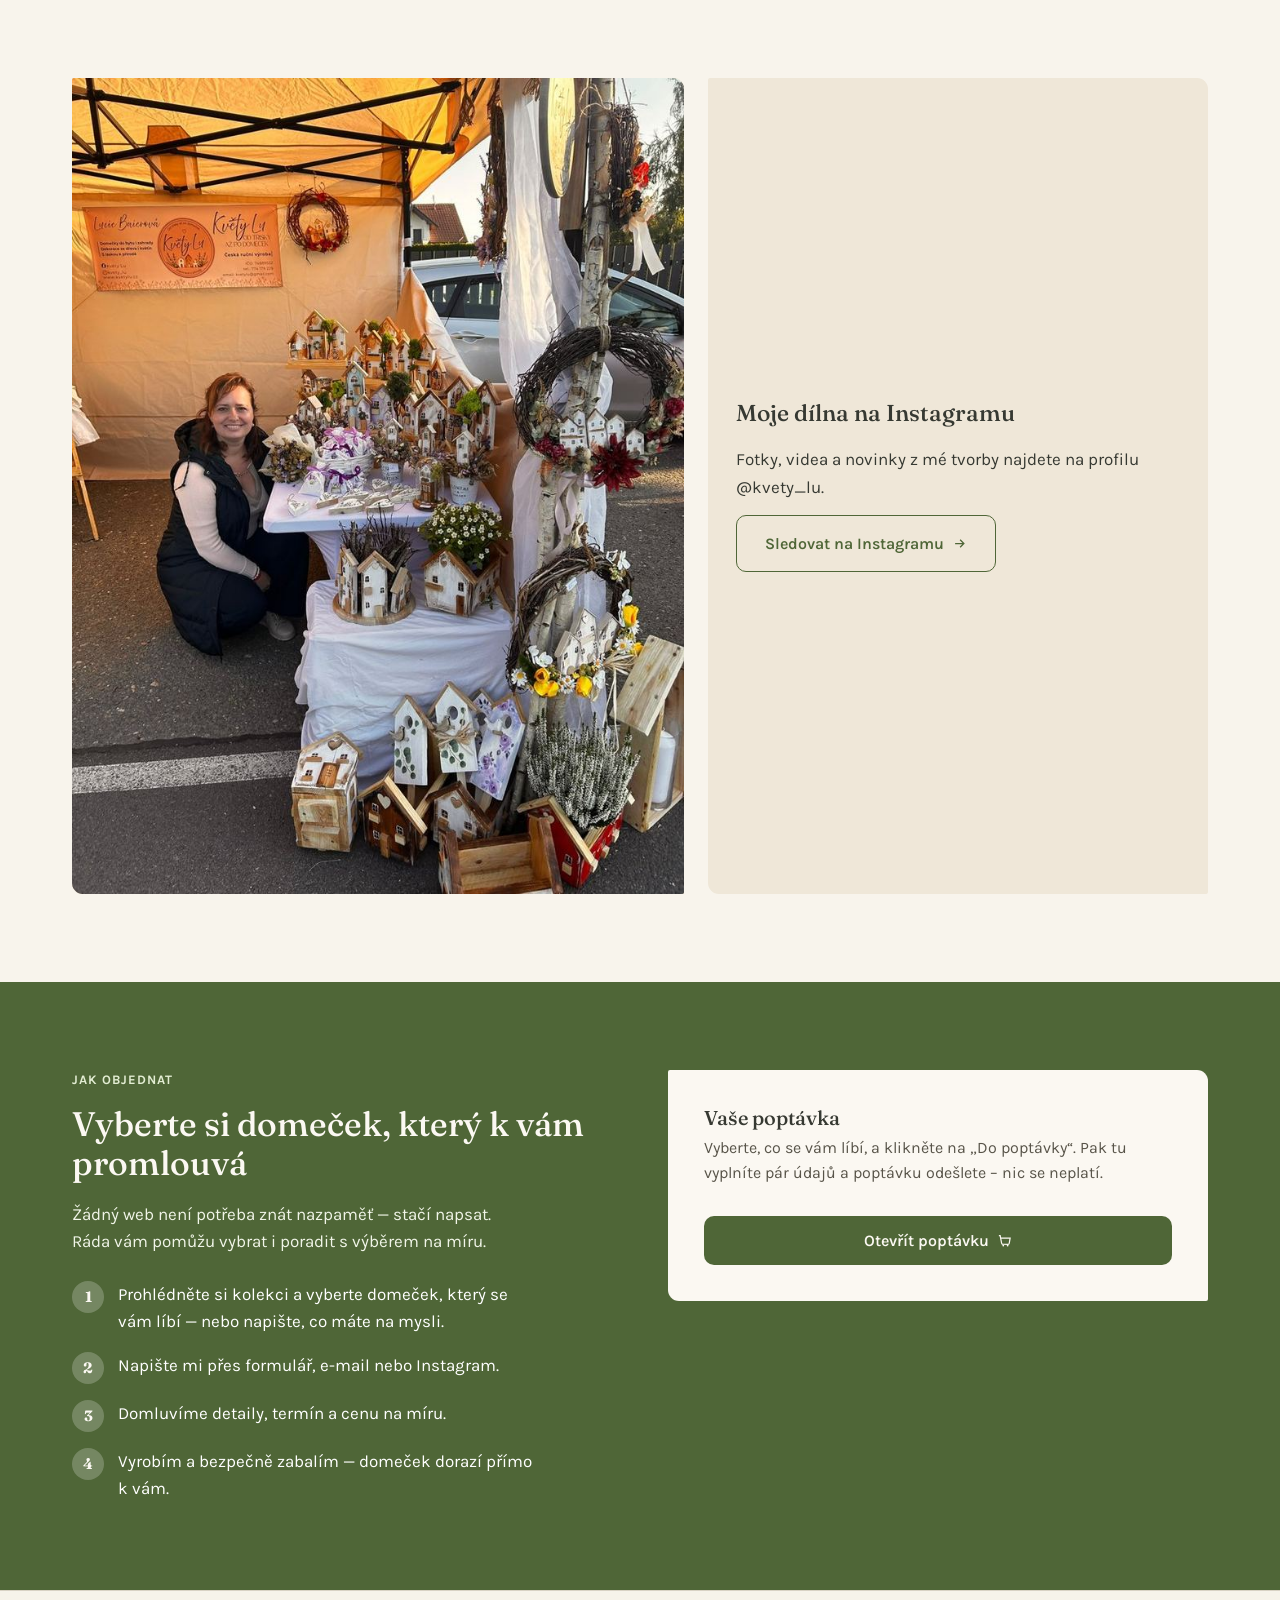
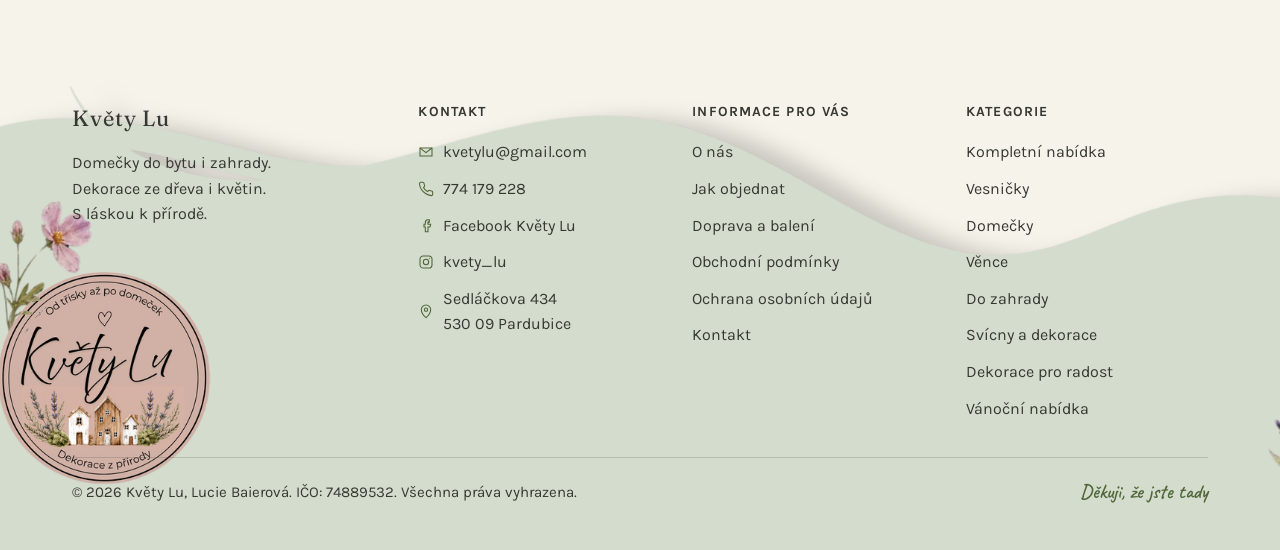
==== commit 07fce9d2: "Nové grafiky dlaždic: Svícny a Dekorace pro radost Co-Authored-By: Claude Sonnet 5.5 <noreply@anthro" ====
--- a/index.html
+++ b/index.html
@@ -142,12 +142,12 @@
         <span class="tile-go">Zobrazit <svg viewBox="0 0 24 24" fill="none" stroke="currentColor" stroke-width="2" aria-hidden="true"><path d="M5 12h14M13 6l6 6-6 6"/></svg></span>
       </a>
       <a href="kategorie.html?k=svicny" class="cat-tile g5">
-        <img class="tile-img" src="assets/kategorie/kat-svicny-dekorace.webp" alt="Svícny: svícny a lucerny, které rozsvítí domov" onload="this.parentNode.classList.add('has-img')" onerror="if(this.src.indexOf('.webp')>0){this.src=this.src.replace('.webp','.png')}else{this.remove()}">
+        <img class="tile-img" src="assets/kategorie/kat-svicny.webp" alt="Svícny – malé i větší, na každé roční období" onload="this.parentNode.classList.add('has-img')" onerror="if(this.src.indexOf('.webp')>0){this.src=this.src.replace('.webp','.png')}else{this.remove()}">
         <span class="tile-txt"><h3>Svícny a dekorace</h3><p>Svícny, ozdoby a dekorace na každé roční období.</p></span>
         <span class="tile-go">Zobrazit <svg viewBox="0 0 24 24" fill="none" stroke="currentColor" stroke-width="2" aria-hidden="true"><path d="M5 12h14M13 6l6 6-6 6"/></svg></span>
       </a>
       <a href="kategorie.html?k=dekorace-pro-radost" class="cat-tile g6">
-        <img class="tile-img" src="assets/kategorie/kat-drobnosti.webp" alt="Dekorace pro radost: ozdoby, dřevěná srdce, levandulové pytlíčky a další dekorace" onload="this.parentNode.classList.add('has-img')" onerror="if(this.src.indexOf('.webp')>0){this.src=this.src.replace('.webp','.png')}else{this.remove()}">
+        <img class="tile-img" src="assets/kategorie/kat-dekorace.webp" alt="Dekorace pro radost: dřevěná srdce, levandulové pytlíčky a malé dárky" onload="this.parentNode.classList.add('has-img')" onerror="if(this.src.indexOf('.webp')>0){this.src=this.src.replace('.webp','.png')}else{this.remove()}">
         <span class="tile-txt"><h3>Dekorace pro radost</h3><p>Dřevěná srdce, levandulové pytlíčky a malé dárky.</p></span>
         <span class="tile-go">Zobrazit <svg viewBox="0 0 24 24" fill="none" stroke="currentColor" stroke-width="2" aria-hidden="true"><path d="M5 12h14M13 6l6 6-6 6"/></svg></span>
       </a>
